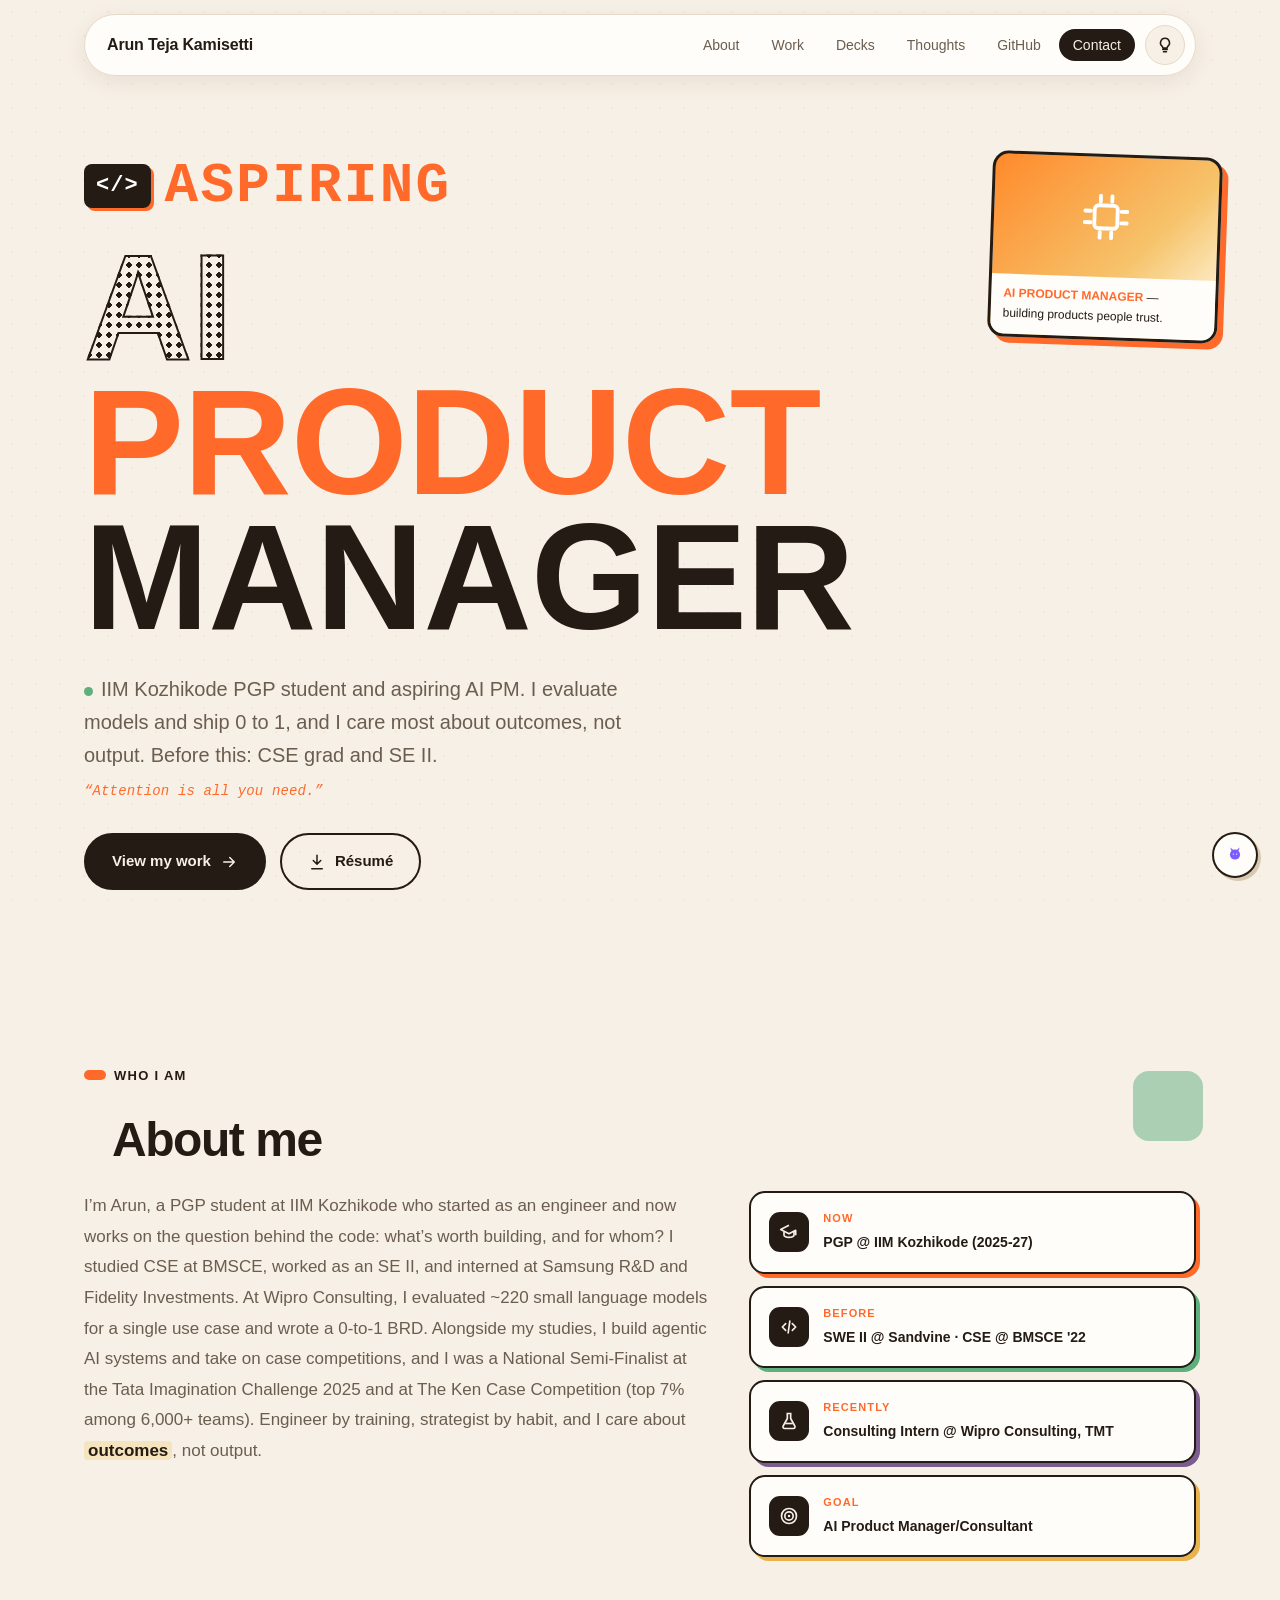
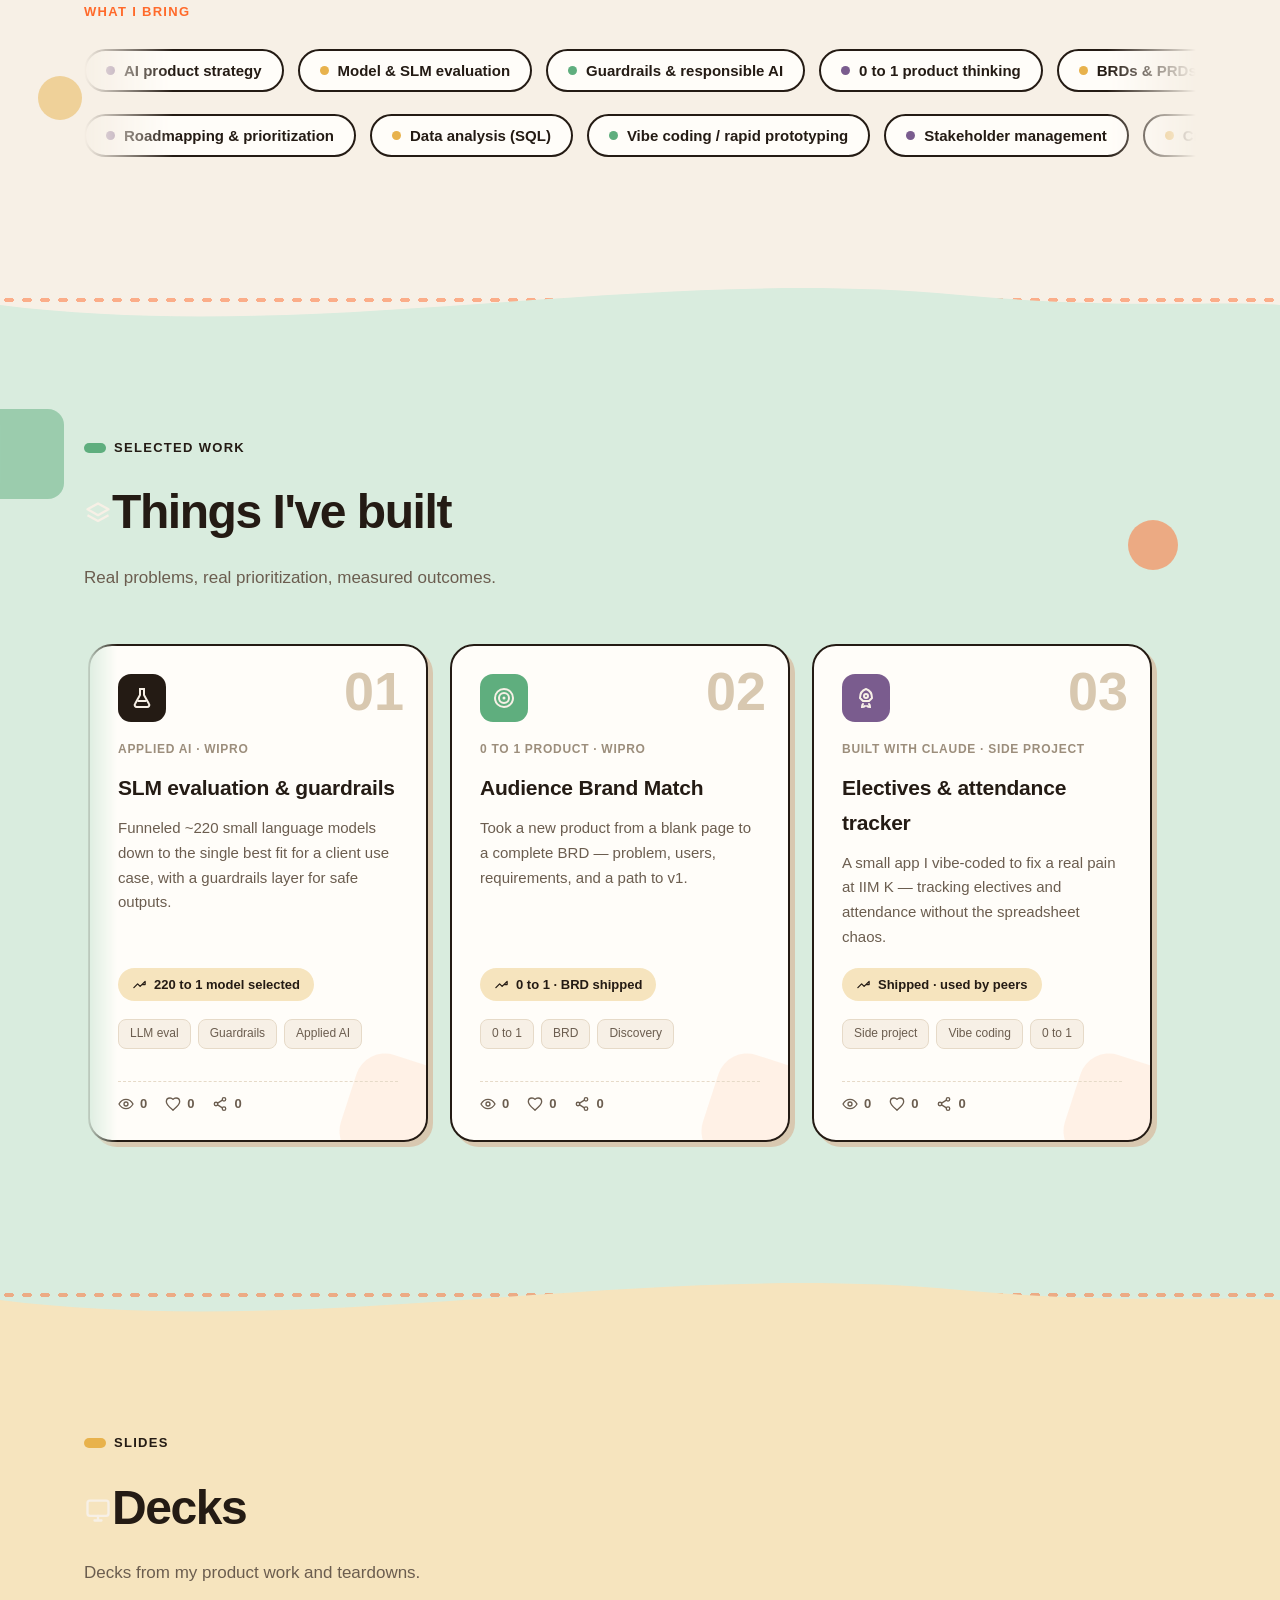
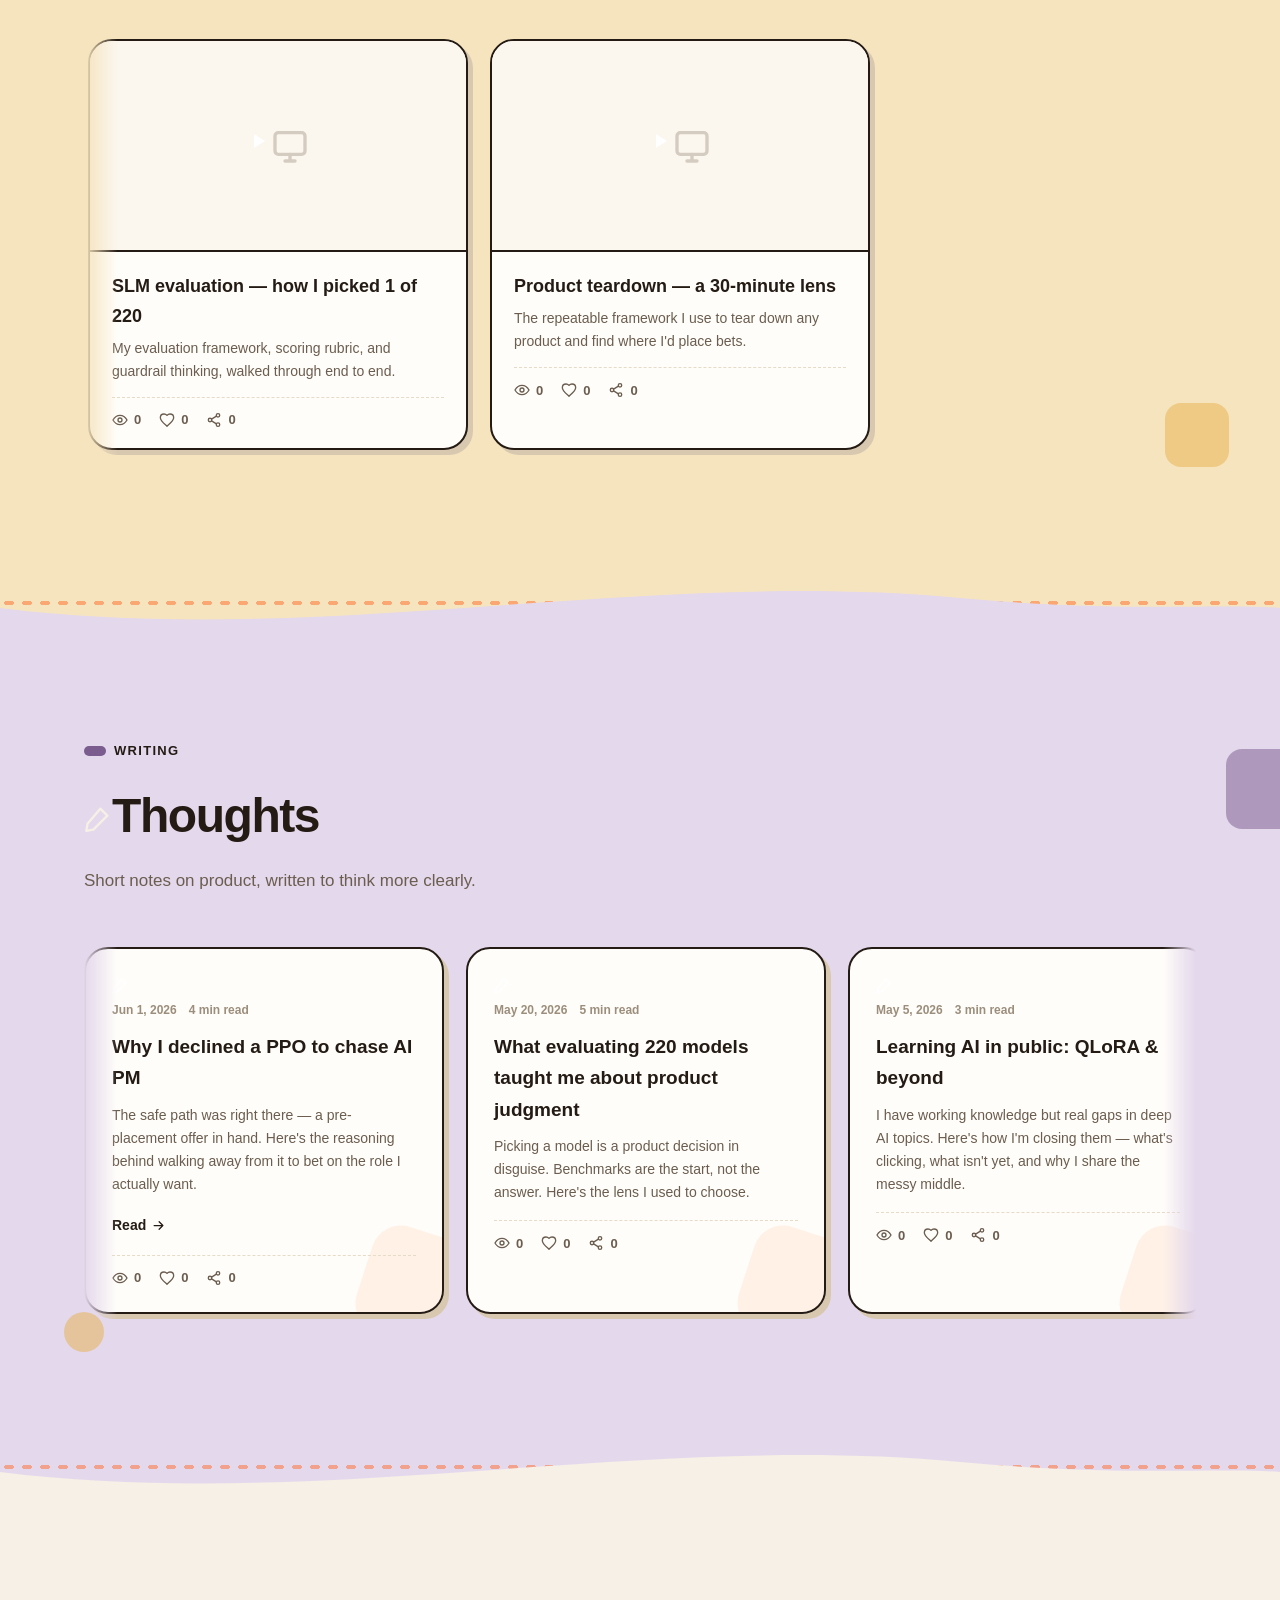
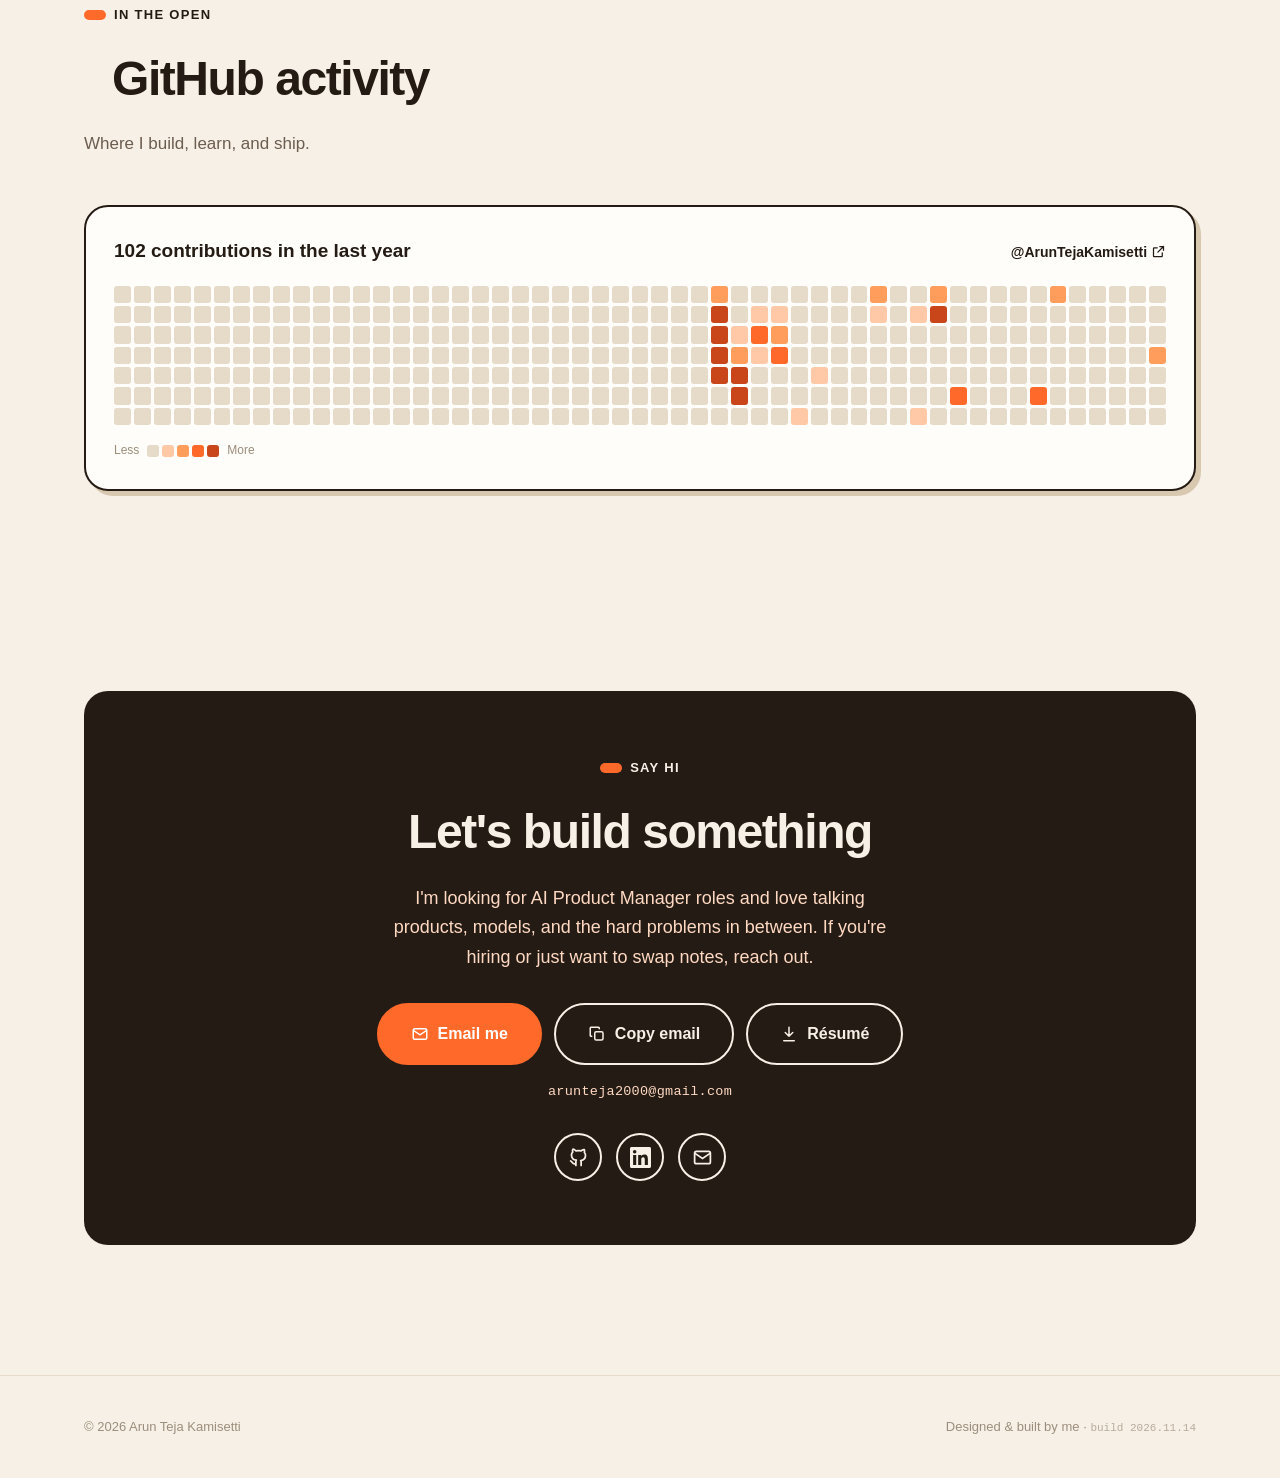
==== index.html @ 0f9c2cd5 "changed some fun facts" ====
<!DOCTYPE html>
<html lang="en">
<head>
  <meta charset="UTF-8" />
  <meta name="viewport" content="width=device-width, initial-scale=1.0" />
  <meta http-equiv="Cache-Control" content="no-cache, no-store, must-revalidate" />
  <meta http-equiv="Pragma" content="no-cache" />
  <meta http-equiv="Expires" content="0" />

  <meta http-equiv="X-Content-Type-Options" content="nosniff" />
  <meta http-equiv="Content-Security-Policy" content="default-src 'self'; img-src 'self' https://raw.githubusercontent.com https://*.githubusercontent.com data:; script-src 'self'; style-src 'self' 'unsafe-inline' https://fonts.googleapis.com; font-src https://fonts.gstatic.com; connect-src 'self' https://raw.githubusercontent.com https://github-contributions-api.jogruber.de https://github-contributions-api.deno.dev https://api.counterapi.dev; frame-src https://docs.google.com https://www.youtube.com https://drive.google.com;" />
  <title>Arun Teja Kamisetti — Aspiring AI Product Manager</title>
  <meta name="description" content="Arun Teja Kamisetti — engineer-turned-PM building toward AI products people trust. Projects, case studies, decks, and product thinking." />
  <meta name="author" content="Arun Teja Kamisetti" />
  <meta name="robots" content="index, follow, max-image-preview:large" />
  <link rel="canonical" href="https://aruntejakamisetti.github.io/" />
  <meta property="og:type" content="website" />
  <meta property="og:title" content="Arun Teja Kamisetti — Aspiring AI Product Manager" />
  <meta property="og:description" content="Engineer-turned-PM building toward AI products people trust." />
  <meta property="og:url" content="https://aruntejakamisetti.github.io/" />
  <meta property="og:image" content="https://aruntejakamisetti.github.io/assets/og-image.png" />
  <meta property="og:site_name" content="Arun Teja Kamisetti" />
  <meta name="twitter:card" content="summary_large_image" />
  <meta name="twitter:title" content="Arun Teja Kamisetti — Aspiring AI Product Manager" />
  <meta name="twitter:image" content="https://aruntejakamisetti.github.io/assets/og-image.png" />
  <link rel="icon" href="data:image/svg+xml,%3Csvg xmlns='http://www.w3.org/2000/svg' viewBox='0 0 100 100'%3E%3Crect width='100' height='100' rx='26' fill='%23FF6A2B'/%3E%3Ctext x='50' y='71' font-size='58' font-family='Arial' font-weight='bold' fill='%23fff' text-anchor='middle'%3EA%3C/text%3E%3C/svg%3E" />
  <link rel="preconnect" href="https://fonts.googleapis.com" />
  <link rel="preconnect" href="https://fonts.gstatic.com" crossorigin />
  <link href="https://fonts.googleapis.com/css2?family=Inter:wght@400;500;600;700&family=Sora:wght@600;700;800&family=Space+Mono:wght@700&display=swap" rel="stylesheet" />
  <link rel="stylesheet" href="styles.css?v=1794697195189" />
  <link rel="stylesheet" href="companion.css?v=1794697195189" />
  <script type="application/ld+json" id="jsonld-person">
  {"@context":"https://schema.org","@type":"Person","name":"Arun Teja Kamisetti","jobTitle":"AI Product Manager","url":"https://aruntejakamisetti.github.io/","email":"mailto:arunteja2000@gmail.com","sameAs":["https://github.com/ArunTejaKamisetti","https://www.linkedin.com/in/aruntejakamisetti"],"knowsAbout":["AI Product Management","Product Strategy","Model Evaluation","User Research"],"alumniOf":["Indian Institute of Management Kozhikode","BMS College of Engineering"],"description":"Engineer-turned-PM building toward AI products people trust."}
  </script>
</head>
<body>
  <a class="skip-link" href="#main">Skip to content</a>
  <div class="grain" aria-hidden="true"></div>

  <svg width="0" height="0" style="position:absolute" aria-hidden="true"><defs>
    <symbol id="i-user" viewBox="0 0 24 24"><circle cx="12" cy="8" r="4" fill="none" stroke="currentColor" stroke-width="2"/><path d="M5 20c0-3.5 3-6 7-6s7 2.5 7 6" fill="none" stroke="currentColor" stroke-width="2" stroke-linecap="round"/></symbol>
    <symbol id="i-stack" viewBox="0 0 24 24"><path d="M12 3 21 8 12 13 3 8z" fill="none" stroke="currentColor" stroke-width="2" stroke-linejoin="round"/><path d="M3 13l9 5 9-5" fill="none" stroke="currentColor" stroke-width="2" stroke-linejoin="round"/></symbol>
    <symbol id="i-deck" viewBox="0 0 24 24"><rect x="3" y="4" width="18" height="13" rx="2" fill="none" stroke="currentColor" stroke-width="2"/><path d="M9 21h6M12 17v4" stroke="currentColor" stroke-width="2" stroke-linecap="round"/></symbol>
    <symbol id="i-pen" viewBox="0 0 24 24"><path d="M14 4l6 6L8 22l-6 1 1-6z" fill="none" stroke="currentColor" stroke-width="2" stroke-linejoin="round"/></symbol>
    <symbol id="i-git" viewBox="0 0 24 24"><path d="M9 19c-4 1.5-4-2.5-6-3m12 5v-3.5c0-1 .1-1.4-.5-2 2.8-.3 5.5-1.4 5.5-6a4.6 4.6 0 0 0-1.3-3.2 4.3 4.3 0 0 0-.1-3.2s-1.1-.3-3.5 1.3a12 12 0 0 0-6 0C6.6 2.3 5.5 2.6 5.5 2.6a4.3 4.3 0 0 0-.1 3.2A4.6 4.6 0 0 0 4 9c0 4.6 2.7 5.7 5.5 6-.6.6-.6 1.2-.5 2V21" fill="none" stroke="currentColor" stroke-width="2" stroke-linecap="round" stroke-linejoin="round"/></symbol>
    <symbol id="i-mail" viewBox="0 0 24 24"><rect x="3" y="5" width="18" height="14" rx="2" fill="none" stroke="currentColor" stroke-width="2"/><path d="M3 7l9 6 9-6" fill="none" stroke="currentColor" stroke-width="2"/></symbol>
    <symbol id="i-arrow" viewBox="0 0 24 24"><path d="M5 12h14M13 6l6 6-6 6" fill="none" stroke="currentColor" stroke-width="2" stroke-linecap="round" stroke-linejoin="round"/></symbol>
    <symbol id="i-dl" viewBox="0 0 24 24"><path d="M12 3v12m-5-5 5 5 5-5M5 21h14" fill="none" stroke="currentColor" stroke-width="2" stroke-linecap="round" stroke-linejoin="round"/></symbol>
    <symbol id="i-cpu" viewBox="0 0 24 24"><rect x="6" y="6" width="12" height="12" rx="2" fill="none" stroke="currentColor" stroke-width="2"/><path d="M9 1v3M15 1v3M9 20v3M15 20v3M1 9h3M1 15h3M20 9h3M20 15h3" stroke="currentColor" stroke-width="2" stroke-linecap="round"/></symbol>
    <symbol id="i-code" viewBox="0 0 24 24"><path d="M8 8l-4 4 4 4M16 8l4 4-4 4M13 5l-2 14" fill="none" stroke="currentColor" stroke-width="2" stroke-linecap="round" stroke-linejoin="round"/></symbol>
    <symbol id="i-movie" viewBox="0 0 24 24"><rect x="3" y="5" width="18" height="14" rx="2" fill="none" stroke="currentColor" stroke-width="2"/><path d="M7 5v14M17 5v14M3 10h4M3 14h4M17 10h4M17 14h4" stroke="currentColor" stroke-width="1.6"/></symbol>
    <symbol id="i-ball" viewBox="0 0 24 24"><circle cx="12" cy="12" r="9" fill="none" stroke="currentColor" stroke-width="2"/><path d="M12 3v18M3 12h18M5.6 5.6c4 2 8.8 2 12.8 0M5.6 18.4c4-2 8.8-2 12.8 0" fill="none" stroke="currentColor" stroke-width="1.5"/></symbol>
    <symbol id="i-school" viewBox="0 0 24 24"><path d="M12 4 2 9l10 5 8-4v6" fill="none" stroke="currentColor" stroke-width="2" stroke-linejoin="round"/><path d="M6 12v4c0 1 2.7 2.5 6 2.5s6-1.5 6-2.5v-4" fill="none" stroke="currentColor" stroke-width="2"/></symbol>
    <symbol id="i-target" viewBox="0 0 24 24"><circle cx="12" cy="12" r="9" fill="none" stroke="currentColor" stroke-width="2"/><circle cx="12" cy="12" r="5" fill="none" stroke="currentColor" stroke-width="2"/><circle cx="12" cy="12" r="1.5" fill="currentColor"/></symbol>
    <symbol id="i-bulb" viewBox="0 0 24 24"><path d="M9 18h6M10 21h4M12 3a6 6 0 0 1 4 10.5c-.7.7-1 1.2-1 2.5H9c0-1.3-.3-1.8-1-2.5A6 6 0 0 1 12 3z" fill="none" stroke="currentColor" stroke-width="2" stroke-linecap="round" stroke-linejoin="round"/></symbol>
    <symbol id="i-rocket" viewBox="0 0 24 24"><path d="M12 3c3 1 6 4 6 9l-3 3H9l-3-3c0-5 3-8 6-9z" fill="none" stroke="currentColor" stroke-width="2" stroke-linejoin="round"/><circle cx="12" cy="10" r="2" fill="none" stroke="currentColor" stroke-width="2"/><path d="M9 18c-1 1-1 3-1 3s2 0 3-1M15 18c1 1 1 3 1 3s-2 0-3-1" fill="none" stroke="currentColor" stroke-width="2" stroke-linecap="round"/></symbol>
    <symbol id="i-flask" viewBox="0 0 24 24"><path d="M9 3h6M10 3v6l-5 9a2 2 0 0 0 2 3h10a2 2 0 0 0 2-3l-5-9V3" fill="none" stroke="currentColor" stroke-width="2" stroke-linejoin="round"/><path d="M7.5 15h9" stroke="currentColor" stroke-width="2"/></symbol>
    <symbol id="i-trend" viewBox="0 0 24 24"><path d="M3 17l6-6 4 4 8-8M21 7v5h-5" fill="none" stroke="currentColor" stroke-width="2" stroke-linecap="round" stroke-linejoin="round"/></symbol>
    <symbol id="i-ext" viewBox="0 0 24 24"><path d="M14 4h6v6M20 4l-9 9M18 14v5a1 1 0 0 1-1 1H5a1 1 0 0 1-1-1V7a1 1 0 0 1 1-1h5" fill="none" stroke="currentColor" stroke-width="2" stroke-linecap="round" stroke-linejoin="round"/></symbol>
    <symbol id="i-linkedin" viewBox="0 0 24 24"><path fill="currentColor" d="M20.45 20.45h-3.56v-5.57c0-1.33-.02-3.04-1.85-3.04-1.85 0-2.14 1.45-2.14 2.94v5.67H9.34V9h3.42v1.56h.05c.48-.9 1.64-1.85 3.37-1.85 3.6 0 4.27 2.37 4.27 5.46v6.28zM5.34 7.43a2.06 2.06 0 1 1 0-4.13 2.06 2.06 0 0 1 0 4.13zM7.12 20.45H3.55V9h3.57v11.45zM22.22 0H1.77C.79 0 0 .77 0 1.73v20.54C0 23.22.79 24 1.77 24h20.45c.98 0 1.78-.78 1.78-1.73V1.73C24 .77 23.2 0 22.22 0z"/></symbol>
    <symbol id="i-play" viewBox="0 0 24 24"><path d="M8 5v14l11-7z" fill="currentColor"/></symbol>
    <symbol id="i-copy" viewBox="0 0 24 24"><rect x="9" y="9" width="11" height="11" rx="2" fill="none" stroke="currentColor" stroke-width="2"/><path d="M5 15H4a1 1 0 0 1-1-1V4a1 1 0 0 1 1-1h10a1 1 0 0 1 1 1v1" fill="none" stroke="currentColor" stroke-width="2" stroke-linecap="round"/></symbol>
    <symbol id="i-check" viewBox="0 0 24 24"><path d="M5 13l4 4L19 7" fill="none" stroke="currentColor" stroke-width="2.4" stroke-linecap="round" stroke-linejoin="round"/></symbol>
    <symbol id="i-eye" viewBox="0 0 24 24"><path d="M1.5 12S5.5 5 12 5s10.5 7 10.5 7-4 7-10.5 7S1.5 12 1.5 12z" fill="none" stroke="currentColor" stroke-width="2" stroke-linejoin="round"/><circle cx="12" cy="12" r="3" fill="none" stroke="currentColor" stroke-width="2"/></symbol>
    <symbol id="i-heart" viewBox="0 0 24 24"><path d="M12 21.35l-1.45-1.32C5.4 15.36 2 12.28 2 8.5 2 5.42 4.42 3 7.5 3c1.74 0 3.41.81 4.5 2.09C13.09 3.81 14.76 3 16.5 3 19.58 3 22 5.42 22 8.5c0 3.78-3.4 6.86-8.55 11.54L12 21.35z" fill="none" stroke="currentColor" stroke-width="2" stroke-linejoin="round"/></symbol>
    <symbol id="i-heart-fill" viewBox="0 0 24 24"><path d="M12 21.35l-1.45-1.32C5.4 15.36 2 12.28 2 8.5 2 5.42 4.42 3 7.5 3c1.74 0 3.41.81 4.5 2.09C13.09 3.81 14.76 3 16.5 3 19.58 3 22 5.42 22 8.5c0 3.78-3.4 6.86-8.55 11.54L12 21.35z" fill="currentColor"/></symbol>
    <symbol id="i-share" viewBox="0 0 24 24"><circle cx="18" cy="5" r="2.6" fill="none" stroke="currentColor" stroke-width="2"/><circle cx="6" cy="12" r="2.6" fill="none" stroke="currentColor" stroke-width="2"/><circle cx="18" cy="19" r="2.6" fill="none" stroke="currentColor" stroke-width="2"/><path d="M8.4 10.75l7.2-4.5M8.4 13.25l7.2 4.5" fill="none" stroke="currentColor" stroke-width="2" stroke-linecap="round"/></symbol>
  </defs></svg>

  <header class="nav">
    <div class="container">
      <div class="nav__inner">
        <a href="#top" class="nav__brand" id="nav-brand">Arun Teja Kamisetti</a>
        <nav aria-label="Primary" style="display:flex; align-items:center; gap:10px;">
          <ul class="nav__links" id="nav-links">
            <li><a href="#about">About</a></li>
            <li><a href="#projects">Work</a></li>
            <li><a href="#decks">Decks</a></li>
            <li><a href="#thoughts">Thoughts</a></li>
            <li><a href="#github">GitHub</a></li>
            <li><a href="#contact" class="nav__cta">Contact</a></li>
          </ul>
          <button class="theme-toggle" id="theme-toggle" aria-label="Toggle light/dark theme"><svg class="ico" id="theme-ico" width="18" height="18"><use href="#i-bulb"/></svg></button>
          <button class="nav__toggle" id="nav-toggle" aria-label="Toggle menu" aria-expanded="false"><span></span><span></span><span></span></button>
        </nav>
      </div>
    </div>
  </header>

  <main id="main">
    <section class="hero" id="top" aria-labelledby="hero-title">
      <div class="container">
        <div class="hero__top-card" aria-hidden="true">
          <div class="ph"><svg width="46" height="46" style="color:#fff"><use href="#i-cpu"/></svg></div>
          <div class="cap" id="hero-hi"></div>
        </div>
        <div class="hero__aspiring"><span class="hero__chip">&lt;/&gt;</span><span class="hero__aspiring-text">ASPIRING</span></div>
        <h1 id="hero-title" class="hero__stack">
          <span class="hero__line hero__line--dotted">AI</span>
          <span class="hero__line hero__line--peach">PRODUCT</span>
          <span class="hero__line hero__line--ink">MANAGER</span>
        </h1>
        <p class="hero__sub" id="hero-sub"></p>
        <p class="hero__sub-hi" id="hero-sub-hi"></p>
        <div class="hero__cta">
          <a href="#projects" class="btn btn--primary">View my work <svg class="ico" width="18" height="18"><use href="#i-arrow"/></svg></a>
          <a href="#" class="btn btn--ghost" id="resume-btn"><svg class="ico" width="18" height="18"><use href="#i-dl"/></svg> Résumé</a>
        </div>
      </div>
    </section>

    <section class="section" id="about" aria-labelledby="about-title">
      <div class="sec-blocks" aria-hidden="true"><span style="--r:-10deg;width:70px;height:70px;background:var(--sage);top:12%;right:6%"></span><span style="width:44px;height:44px;border-radius:50%;background:var(--gold);bottom:16%;left:3%"></span></div>
      <div class="container">
        <span class="section__eyebrow reveal">Who I am</span>
        <h2 class="section__title reveal" id="about-title"><span class="title-ic"><svg width="28" height="28"><use href="#i-user"/></svg></span>About me</h2>
        <div class="about">
          <p class="about__body reveal" data-anim="left" id="about-body"></p>
          <ul class="about__highlights reveal" data-anim="right" data-delay="1" id="about-highlights"></ul>
        </div>
        <div class="about-extra reveal">
          <h3 class="about-extra__label">What I bring</h3>
          <div class="skills-marquee" aria-label="Skills">
            <div class="skills-track" id="skills"></div>
            <div class="skills-track skills-track--rev" id="skills2" aria-hidden="true"></div>
          </div>
        </div>
      </div>
    </section>

    <div class="divider divider--toSage" aria-hidden="true"><div class="dot-strip"></div><svg viewBox="0 0 1440 70" preserveAspectRatio="none"><path d="M0,40 C360,80 720,0 1080,30 C1260,45 1380,35 1440,40 L1440,70 L0,70 Z"></path></svg></div>
    <section class="section section--sage" id="projects" aria-labelledby="projects-title">
      <div class="sec-blocks" aria-hidden="true"><span style="--r:12deg;width:90px;height:90px;background:var(--sage);top:8%;left:-2%"></span><span style="width:50px;height:50px;border-radius:50%;background:var(--peach);top:20%;right:8%"></span></div>
      <div class="container">
        <span class="section__eyebrow reveal">Selected work</span>
        <h2 class="section__title reveal" id="projects-title"><span class="title-ic"><svg width="28" height="28"><use href="#i-stack"/></svg></span>Things I've built</h2>
        <p class="section__lead reveal">Real problems, real prioritization, measured outcomes.</p>
        <div class="grid grid--cards" id="projects-grid"></div>
      </div>
    </section>

    <div class="divider divider--toGold" aria-hidden="true"><div class="dot-strip"></div><svg viewBox="0 0 1440 70" preserveAspectRatio="none"><path d="M0,40 C360,80 720,0 1080,30 C1260,45 1380,35 1440,40 L1440,70 L0,70 Z"></path></svg></div>
    <section class="section section--gold" id="decks" aria-labelledby="decks-title">
      <div class="sec-blocks" aria-hidden="true"><span style="--r:-8deg;width:64px;height:64px;background:var(--gold);bottom:12%;right:4%"></span></div>
      <div class="container">
        <span class="section__eyebrow reveal">Slides</span>
        <h2 class="section__title reveal" id="decks-title"><span class="title-ic"><svg width="28" height="28"><use href="#i-deck"/></svg></span>Decks</h2>
        <p class="section__lead reveal">Decks from my product work and teardowns.</p>
        <div class="grid grid--decks" id="decks-grid"></div>
      </div>
    </section>

    <div class="divider divider--toPlum" aria-hidden="true"><div class="dot-strip"></div><svg viewBox="0 0 1440 70" preserveAspectRatio="none"><path d="M0,40 C360,80 720,0 1080,30 C1260,45 1380,35 1440,40 L1440,70 L0,70 Z"></path></svg></div>
    <section class="section section--plum" id="thoughts" aria-labelledby="thoughts-title">
      <div class="sec-blocks" aria-hidden="true"><span style="--r:10deg;width:80px;height:80px;background:var(--plum);top:14%;right:-2%"></span><span style="width:40px;height:40px;border-radius:50%;background:var(--gold);bottom:10%;left:5%"></span></div>
      <div class="container">
        <span class="section__eyebrow reveal">Writing</span>
        <h2 class="section__title reveal" id="thoughts-title"><span class="title-ic"><svg width="28" height="28"><use href="#i-pen"/></svg></span>Thoughts</h2>
        <p class="section__lead reveal">Short notes on product, written to think more clearly.</p>
        <div class="grid grid--thoughts" id="thoughts-grid"></div>
      </div>
    </section>

    <div class="divider divider--toBg" aria-hidden="true"><div class="dot-strip"></div><svg viewBox="0 0 1440 70" preserveAspectRatio="none"><path d="M0,40 C360,80 720,0 1080,30 C1260,45 1380,35 1440,40 L1440,70 L0,70 Z"></path></svg></div>
    <section class="section" id="github" aria-labelledby="github-title">
      <div class="container">
        <span class="section__eyebrow reveal">In the open</span>
        <h2 class="section__title reveal" id="github-title"><span class="title-ic"><svg width="28" height="28"><use href="#i-git"/></svg></span>GitHub activity</h2>
        <p class="section__lead reveal">Where I build, learn, and ship.</p>
        <div class="ghcard card-surface reveal" data-anim="zoom">
          <div class="ghcard__head">
            <span id="gh-total" class="ghcard__total">—</span>
            <a class="ghcard__link" id="gh-link" href="https://github.com/ArunTejaKamisetti" target="_blank" rel="noopener">@ArunTejaKamisetti <svg class="ico" width="15" height="15"><use href="#i-ext"/></svg></a>
          </div>
          <div class="ghgrid" id="gh-grid" role="img" aria-label="GitHub contribution graph"></div>
          <div class="ghlegend"><span>Less</span><span class="ghlegend__cells" id="gh-legend"></span><span>More</span></div>
        </div>
      </div>
    </section>

    <section class="section" id="contact" aria-labelledby="contact-title">
      <div class="container">
        <div class="contact reveal" data-anim="zoom">
          <span class="section__eyebrow">Say hi</span>
          <h2 class="section__title" id="contact-title">Let's build something</h2>
          <p class="contact__body" id="contact-body"></p>
          <div class="contact__actions">
            <a href="#" class="btn btn--primary btn--lg" id="contact-cta"><svg class="ico" width="18" height="18"><use href="#i-mail"/></svg> Email me</a>
            <button type="button" class="btn btn--ghost btn--lg" id="contact-copy"><svg class="ico" width="18" height="18"><use href="#i-copy"/></svg> <span id="contact-copy-label">Copy email</span></button>
            <a href="#" class="btn btn--ghost btn--lg" id="contact-resume" target="_blank" rel="noopener"><svg class="ico" width="18" height="18"><use href="#i-dl"/></svg> Résumé</a>
          </div>
          <span class="contact__email" id="contact-email-text"></span>
          <div class="contact__social" id="contact-social"></div>
        </div>
      </div>
    </section>
  </main>

  <footer class="footer">
    <div class="container footer__inner">
      <span id="footer-name">© Arun Teja Kamisetti</span>
      <span class="visitors" id="visitors" title="People who've visited this site"><svg class="ico" width="15" height="15"><use href="#i-eye"/></svg> <span id="visitor-count" class="visitors__n">—</span> visitors</span>
      <span class="footer__meta">Designed &amp; built by me · <span class="footer__build">build 2026.11.14</span></span>
    </div>
  </footer>

  <script id="cw-content" type="application/json">
{
  "meta": {
    "name": "Arun Teja Kamisetti",
    "role": "Aspiring AI Product Manager",
    "heroLines": [
      "AI",
      "PRODUCT",
      "MANAGER"
    ],
    "tagline": "I build AI products people can actually trust.",
    "subtagline": "IIM Kozhikode PGP student and aspiring AI PM. I evaluate models and ship 0 to 1, and I care most about outcomes, not output. Before this: CSE grad and SE II.",
    "location": "IIM Kozhikode, India",
    "email": "arunteja2000@gmail.com",
    "resumeUrl": "assets/Arun_Teja_Kamisetti_Resume.pdf",
    "siteUrl": "https://aruntejakamisetti.github.io",
    "ogImage": "assets/og-image.png",
    "social": {
      "github": "https://github.com/ArunTejaKamisetti",
      "linkedin": "https://www.linkedin.com/in/arun-teja-kamisetti",
      "twitter": ""
    },
    "funFacts": [
      "District & state-level quiz champion in school — I still chase a hard question.",
      "Represented my school basketball team; I still hoop, plus badminton and football.",
      "My brother is doing his MBA at IIM Calcutta while I'm at IIM Kozhikode — a friendly rivalry.",
      "Big Telugu cinema buff and an anime watcher across genres.",
      "Core committee at Rotaract Club, BMSCE — led a bunch of goodwill events.",
      "Interned at Fidelity and Samsung R&D before my Sandvine engineering stint.",
      "Tata Imagination Challenge - National Semi-Finalist, 2025",
      "The Ken Case Competition - National Semi-Finalist among 6000+ teams, 2026",
      "I funneled ~220 small language models down to the one that actually fit."
    ],
    "quote": "Strong opinions, loosely held — show me a sound argument and I'll change my mind fast.",
    "aiQuotes": [
      "“Attention is all you need.”",
      "“Scale is all you need.”",
      "“The best way to predict the future is to build it.”",
      "“Make something people want.”",
      "“Models want to learn.”"
    ]
  },
  "about": {
    "heading": "About me",
    "body": "I’m Arun, a PGP student at IIM Kozhikode who started as an engineer and now works on the question behind the code: what’s worth building, and for whom? I studied CSE at BMSCE, worked as an SE II, and interned at Samsung R&D and Fidelity Investments. At Wipro Consulting, I evaluated ~220 small language models for a single use case and wrote a 0-to-1 BRD. Alongside my studies, I build agentic AI systems and take on case competitions, and I was a National Semi-Finalist at the Tata Imagination Challenge 2025 and at The Ken Case Competition (top 7% among 6,000+ teams). Engineer by training, strategist by habit, and I care about outcomes, not output.",
    "highlights": [
      {
        "label": "Now",
        "value": "PGP @ IIM Kozhikode (2025-27)",
        "icon": "ti-school"
      },
      {
        "label": "Before",
        "value": "SWE II @ Sandvine · CSE @ BMSCE '22",
        "icon": "ti-code"
      },
      {
        "label": "Recently",
        "value": "Consulting Intern @ Wipro Consulting, TMT",
        "icon": "ti-flask"
      },
      {
        "label": "Goal",
        "value": "AI Product Manager/Consultant",
        "icon": "ti-target-arrow"
      }
    ]
  },
  "journey": [
    "CSE @ BMSCE",
    "SWE @ Sandvine",
    "Layoff to CAT",
    "PGP @ IIM K",
    "AI PM"
  ],
  "skills": [
    {
      "name": "AI product strategy",
      "where": "Shaping product bets during my Wipro applied-AI work and self-study via the Anthropic architecture course."
    },
    {
      "name": "Model & SLM evaluation",
      "where": "Funneled ~220 small language models down to one at my Wipro Consulting internship."
    },
    {
      "name": "Guardrails & responsible AI",
      "where": "Designed a guardrails layer to keep model outputs on-policy at Wipro."
    },
    {
      "name": "0 to 1 product thinking",
      "where": "Took Audience Brand Match from a blank page to a complete BRD."
    },
    {
      "name": "BRDs & PRDs",
      "where": "Wrote the full BRD for Audience Brand Match at Wipro."
    },
    {
      "name": "User research & empathy",
      "where": "Framing target users and needs during product discovery at Wipro."
    },
    {
      "name": "Roadmapping & prioritization",
      "where": "Prioritized scope and a path to v1 in the Audience Brand Match BRD."
    },
    {
      "name": "Data analysis (SQL)",
      "where": "Built on my CSE foundation and ~2 years engineering at Sandvine."
    },
    {
      "name": "Vibe coding / rapid prototyping",
      "where": "Vibe-coded an electives & attendance tracker app at IIM K using Claude."
    },
    {
      "name": "Stakeholder management",
      "where": "Working across client teams during consulting projects at Wipro."
    },
    {
      "name": "Critical thinking & problem-solving",
      "where": "State-level quiz champion roots; the lens I bring to every product call."
    },
    {
      "name": "Go-to-market",
      "where": "Studying GTM as part of my PGP at IIM Kozhikode and product self-learning."
    }
  ],
  "projects": [
    {
      "id": "slm-evaluation",
      "title": "SLM evaluation & guardrails",
      "category": "Applied AI · Wipro",
      "icon": "ti-flask",
      "summary": "Funneled ~220 small language models down to the single best fit for a client use case, with a guardrails layer for safe outputs.",
      "metric": "220 to 1 model selected",
      "tags": [
        "LLM eval",
        "Guardrails",
        "Applied AI"
      ],
      "type": "case-study",
      "link": "#",
      "cover": "",
      "details": "During my Wipro Consulting internship I owned the evaluation that took a field of ~220 small language models down to the one that actually fit the client's constraints. I built a scoring rubric across capability, latency, cost, and safety, ran structured comparisons, and designed a guardrails layer to keep outputs on-policy. The real lesson: picking a model is a product decision in disguise — the 'best' benchmark score loses to the model that fits the user, the budget, and the risk tolerance."
    },
    {
      "id": "audience-brand-match",
      "title": "Audience Brand Match",
      "category": "0 to 1 Product · Wipro",
      "icon": "ti-target-arrow",
      "summary": "Took a new product from a blank page to a complete BRD — problem, users, requirements, and a path to v1.",
      "metric": "0 to 1 · BRD shipped",
      "tags": [
        "0 to 1",
        "BRD",
        "Discovery"
      ],
      "type": "case-study",
      "link": "#",
      "cover": "",
      "details": "A greenfield concept to match audiences with the right brands. I led discovery, framed the core problem and target users, and translated it into a complete Business Requirements Document — scope, user stories, success metrics, and a prioritized path to a first version. It sharpened how I cut a fuzzy idea into something a team can actually build."
    },
    {
      "id": "electives-tracker",
      "title": "Electives & attendance tracker",
      "category": "Built with Claude · Side project",
      "icon": "ti-rocket",
      "summary": "A small app I vibe-coded to fix a real pain at IIM K — tracking electives and attendance without the spreadsheet chaos.",
      "metric": "Shipped · used by peers",
      "tags": [
        "Side project",
        "Vibe coding",
        "0 to 1"
      ],
      "type": "case-study",
      "link": "#",
      "cover": "",
      "details": "Every term at B-school, elective bidding and attendance turn into spreadsheet chaos. I scratched my own itch and built a small tracker app — scoping the problem, designing the flow, and shipping it fast with AI-assisted coding. Being a CSE grad who can prototype means I can pressure-test an idea myself before asking anyone to build it."
    }
  ],
  "decks": [
    {
      "title": "SLM evaluation — how I picked 1 of 220",
      "description": "My evaluation framework, scoring rubric, and guardrail thinking, walked through end to end.",
      "embedUrl": "",
      "thumbnail": ""
    },
    {
      "title": "Product teardown — a 30-minute lens",
      "description": "The repeatable framework I use to tear down any product and find where I'd place bets.",
      "embedUrl": "",
      "thumbnail": ""
    }
  ],
  "thoughts": [
    {
      "title": "Why I declined a PPO to chase AI PM",
      "date": "2026-06-01",
      "readTime": "4 min read",
      "excerpt": "The safe path was right there — a pre-placement offer in hand. Here's the reasoning behind walking away from it to bet on the role I actually want.",
      "url": "#",
      "mdFile": "why-i-declined-a-ppo.md"
    },
    {
      "title": "What evaluating 220 models taught me about product judgment",
      "date": "2026-05-20",
      "readTime": "5 min read",
      "excerpt": "Picking a model is a product decision in disguise. Benchmarks are the start, not the answer. Here's the lens I used to choose.",
      "url": "#"
    },
    {
      "title": "Learning AI in public: QLoRA & beyond",
      "date": "2026-05-05",
      "readTime": "3 min read",
      "excerpt": "I have working knowledge but real gaps in deep AI topics. Here's how I'm closing them — what's clicking, what isn't yet, and why I share the messy middle.",
      "url": "#"
    }
  ],
  "contact": {
    "heading": "Let's build something",
    "body": "I'm looking for AI Product Manager roles and love talking products, models, and the hard problems in between. If you're hiring or just want to swap notes, reach out.",
    "ctaLabel": "Email me"
  }
}
  </script>

  <script src="app.js?v=1794697195189"></script>
  <script src="companion.js?v=1794697195189"></script>
</body>
</html>
---- styles.css ----
:root {
  --cream:#F7F0E6; --cream-2:#FBF6EE; --paper:#FFFDF9;
  --ink:#241B14; --ink-soft:#6B5D4F; --ink-faint:#9C8E7C;
  --peach:#FF6A2B; --peach-soft:#FFD9C2;
  --sage:#5FAE7E; --sage-soft:#D9ECDE;
  --plum:#7A5C8E; --plum-soft:#E4D8EC;
  --gold:#E8B24C; --gold-soft:#F6E4BE;
  --violet:#7A5CFF;
  --line:#E6DAC8; --line-strong:#D8C8B0;
  --radius:16px; --radius-sm:10px; --radius-lg:24px; --radius-pill:100px; --maxw:1160px;
  --font-sans:'Inter',-apple-system,BlinkMacSystemFont,'Segoe UI',sans-serif;
  --font-display:'Sora','Inter',sans-serif; --ease:cubic-bezier(.22,1,.36,1);
  --shadow:0 18px 50px rgba(60,42,24,0.12); --shadow-sm:0 6px 22px rgba(60,42,24,0.08);
  --bg:var(--cream); --surface:var(--paper);
}
:root[data-theme="dark"]{
  --cream:#15110D; --cream-2:#1c1712; --paper:#221c16;
  --ink:#F4ECE0; --ink-soft:#C3B4A2; --ink-faint:#8C7E6E;
  --peach-soft:#5a3826; --sage-soft:#243528; --plum-soft:#332842; --gold-soft:#473518;
  --line:rgba(255,255,255,0.10); --line-strong:rgba(255,255,255,0.20);
  --shadow:0 18px 50px rgba(0,0,0,0.5); --shadow-sm:0 6px 22px rgba(0,0,0,0.4);
  --bg:var(--cream); --surface:var(--paper);
}
*{box-sizing:border-box;margin:0;padding:0;}
html{scroll-behavior:smooth;scroll-padding-top:90px;}
body{font-family:var(--font-sans);color:var(--ink);background:var(--bg);line-height:1.65;-webkit-font-smoothing:antialiased;overflow-x:hidden;transition:background .5s var(--ease),color .5s var(--ease);}
.container{max-width:var(--maxw);margin:0 auto;padding:0 24px;}
a{color:inherit;text-decoration:none;}
.sr-only{position:absolute;width:1px;height:1px;padding:0;margin:-1px;overflow:hidden;clip:rect(0,0,0,0);border:0;}
.skip-link{position:absolute;left:-999px;top:0;background:var(--ink);color:var(--cream);padding:10px 16px;z-index:200;border-radius:0 0 8px 0;}
.skip-link:focus{left:0;}
.grain{position:fixed;inset:0;z-index:-1;pointer-events:none;opacity:.4;background-image:radial-gradient(var(--line) 1px,transparent 1px);background-size:24px 24px;}

/* Nav */
.nav{position:sticky;top:0;z-index:100;}
.nav__inner{display:flex;align-items:center;justify-content:space-between;height:62px;margin-top:14px;background:var(--surface);border:1px solid var(--line);border-radius:var(--radius-pill);padding:0 10px 0 22px;box-shadow:var(--shadow-sm);}
.nav__brand{font-family:var(--font-display);font-weight:700;font-size:16px;color:var(--ink);letter-spacing:-.01em;}
.nav__brand b{color:var(--peach);}
.nav__links{list-style:none;display:flex;gap:4px;align-items:center;}
.nav__links a{font-size:14px;color:var(--ink-soft);font-weight:500;padding:8px 14px;border-radius:var(--radius-pill);transition:all .2s var(--ease);}
.nav__links a:hover{color:var(--ink);background:var(--cream);}
.nav__cta{background:var(--ink);color:var(--cream)!important;}
.nav__cta:hover{background:var(--peach);color:#fff!important;}
.theme-toggle,.nav__toggle{background:var(--cream);border:1px solid var(--line);color:var(--ink);width:40px;height:40px;border-radius:50%;cursor:pointer;font-size:18px;display:flex;align-items:center;justify-content:center;transition:all .2s var(--ease);}
.theme-toggle:hover{transform:rotate(18deg);color:var(--peach);}
.nav__toggle{display:none;flex-direction:column;gap:4px;}
.nav__toggle span{width:18px;height:2px;background:var(--ink);border-radius:2px;display:block;}

/* ===== HERO — clean baseline, aligned ===== */
.hero{position:relative;padding:64px 0 72px;overflow:hidden;}
.hero .container{position:relative;z-index:2;}
.hero__aspiring{display:flex;align-items:center;gap:14px;margin-bottom:8px;}
.hero__chip{font-family:'Space Mono',monospace;font-weight:700;font-size:clamp(16px,2vw,22px);color:#fff;background:var(--ink);padding:4px 12px;border-radius:8px;letter-spacing:1px;box-shadow:3px 3px 0 var(--peach);}
.hero__aspiring-text{font-family:'Space Mono',monospace;font-weight:700;font-size:clamp(28px,5vw,56px);letter-spacing:.04em;color:var(--peach);text-transform:uppercase;}
.hero__stack{font-family:var(--font-display);font-weight:800;line-height:.9;letter-spacing:-.03em;text-transform:uppercase;margin:0;}
.hero__line{display:block;font-size:clamp(54px,13.5vw,150px);}
.hero__line--dotted{color:transparent;-webkit-text-stroke:2px var(--ink);background-image:radial-gradient(var(--ink) 36%,transparent 38%);background-size:10px 10px;-webkit-background-clip:text;background-clip:text;}
.hero__line--peach{color:var(--peach);}
.hero__line--ink{color:var(--ink);}
.hero__top-card{position:absolute;top:14px;right:0;width:230px;border-radius:16px;overflow:hidden;border:3px solid var(--ink);box-shadow:6px 6px 0 var(--peach);background:linear-gradient(135deg,#FF8A2B,#F6C36B 60%,#FFE);transform:rotate(2deg);}
.hero__top-card .ph{height:120px;display:flex;align-items:center;justify-content:center;}
.hero__top-card .cap{padding:10px 12px;font-size:12px;color:var(--ink);background:var(--surface);}
.hero__top-card .cap b{color:var(--peach);}
.hero__sub{font-size:clamp(16px,2vw,20px);color:var(--ink-soft);max-width:50ch;margin:28px 0 8px;}
.hero__sub .lead-dot{display:inline-block;width:9px;height:9px;border-radius:50%;background:var(--sage);margin-right:8px;}
.hero__sub b{color:var(--ink);}
.hero__sub-hi{font-family:'Space Mono',monospace;font-size:14px;color:var(--peach);max-width:46ch;margin-bottom:30px;font-style:italic;letter-spacing:.01em;}
.hero__cta{display:flex;gap:14px;flex-wrap:wrap;}
/* inline svg icon helper */
.ico{display:inline-block;vertical-align:-.18em;fill:none;}
.title-ic svg{width:28px;height:28px;color:var(--cream);} .hi-ic svg{width:20px;height:20px;color:var(--cream);} .card__icon svg{width:24px;height:24px;color:var(--cream);} .inline-ic svg{width:.9em;height:.9em;color:inherit;} .contact__social svg{width:21px;height:21px;} .deck__play svg{width:24px;height:24px;color:#fff;} .card__metric svg{width:15px;height:15px;color:inherit;} .card__link svg,.ghcard__link svg{width:15px;height:15px;}
.btn{display:inline-flex;align-items:center;gap:9px;font-size:15px;font-weight:600;padding:14px 26px;border-radius:var(--radius-pill);cursor:pointer;transition:all .22s var(--ease);border:2px solid var(--ink);}
.btn--primary{background:var(--ink);color:var(--cream);}
.btn--primary:hover{background:var(--peach);border-color:var(--peach);color:#fff;transform:translate(-2px,-2px);box-shadow:4px 4px 0 var(--ink);}
.btn--ghost{background:transparent;color:var(--ink);}
.btn--ghost:hover{transform:translate(-2px,-2px);box-shadow:4px 4px 0 var(--ink);}
.btn--lg{padding:16px 32px;font-size:16px;}

/* ===== Sections — each with its own soul ===== */
.section{padding:100px 0;position:relative;overflow:hidden;}
.section--sage{background:var(--sage-soft);}
.section--gold{background:var(--gold-soft);}
.section--plum{background:var(--plum-soft);}
.section__eyebrow{display:inline-flex;align-items:center;gap:8px;font-size:13px;font-weight:700;letter-spacing:.1em;text-transform:uppercase;color:var(--ink);margin-bottom:14px;}
.section__eyebrow::before{content:"";width:22px;height:10px;border-radius:5px;background:var(--peach);display:inline-block;}
.section--sage .section__eyebrow::before{background:var(--sage);}
.section--plum .section__eyebrow::before{background:var(--plum);}
.section--gold .section__eyebrow::before{background:var(--gold);}
.section__title{font-family:var(--font-display);font-size:clamp(30px,4.5vw,48px);font-weight:700;letter-spacing:-.03em;margin-bottom:12px;color:var(--ink);}
.section__lead{color:var(--ink-soft);font-size:17px;margin-bottom:46px;max-width:58ch;}
/* floating decorative blocks per section */
.sec-blocks{position:absolute;inset:0;pointer-events:none;z-index:0;}
.sec-blocks span{position:absolute;border-radius:16px;opacity:.5;}
.section .container{position:relative;z-index:1;}

.card-surface{background:var(--surface);border:2px solid var(--ink);border-radius:var(--radius-lg);box-shadow:5px 5px 0 var(--line-strong);}

/* About */
.about{display:grid;grid-template-columns:1.4fr 1fr;gap:40px;align-items:stretch;margin-bottom:44px;}
.about-extra{margin-top:8px;}
.about-extra__label{font-family:var(--font-display);font-size:13px;font-weight:700;letter-spacing:.1em;text-transform:uppercase;color:var(--peach);margin-bottom:18px;}
/* Skills marquee — two rows drifting opposite ways, edge-faded */
.skills-marquee{display:flex;flex-direction:column;gap:6px;overflow-x:hidden;overflow-y:visible;-webkit-mask-image:linear-gradient(90deg,transparent,#000 8%,#000 92%,transparent);mask-image:linear-gradient(90deg,transparent,#000 8%,#000 92%,transparent);}
.skills-track{display:flex;gap:14px;width:max-content;padding:8px 0;animation:marquee 38s linear infinite;}
.skills-track--rev{animation-direction:reverse;animation-duration:46s;}
.skills-marquee:hover .skills-track{animation-play-state:paused;}
@keyframes marquee{from{transform:translateX(0)}to{transform:translateX(-50%)}}
.skill-chip{flex:none;display:inline-flex;align-items:center;gap:9px;background:var(--surface);border:2px solid var(--ink);color:var(--ink);font-family:var(--font-display);font-weight:600;font-size:15px;padding:11px 20px;border-radius:var(--radius-pill);white-space:nowrap;cursor:pointer;outline:none;-webkit-tap-highlight-color:transparent;transition:transform .2s var(--ease),background .2s var(--ease);}
.skill-chip::before{content:"";width:9px;height:9px;border-radius:50%;background:var(--peach);flex:none;transition:transform .2s var(--ease);}
.skill-chip:nth-child(3n)::before{background:var(--sage);} .skill-chip:nth-child(3n+1)::before{background:var(--plum);} .skill-chip:nth-child(3n+2)::before{background:var(--gold);}
.skill-chip:hover{transform:translateY(-3px) scale(1.03);background:var(--cream-2);}
.skill-chip:hover::before{transform:scale(1.4);}
.skill-chip:active{transform:scale(.97);}
.skill-chip:focus{outline:none;box-shadow:none;}
.skill-chip:focus-visible{outline:none;box-shadow:0 0 0 2px var(--ink);}
@media (prefers-reduced-motion:reduce){.skills-track{animation:none;flex-wrap:wrap;width:auto;}}
@media(max-width:820px){.about-extra{margin-top:4px;}}
.about__body{font-size:17px;color:var(--ink-soft);line-height:1.8;}
.about__body strong{color:var(--ink);font-weight:700;background:var(--gold-soft);padding:0 4px;border-radius:4px;}
.about__highlights{list-style:none;display:flex;flex-direction:column;gap:12px;justify-content:space-between;}
.about__highlights li{padding:16px 18px;background:var(--surface);border:2px solid var(--ink);border-radius:var(--radius);box-shadow:4px 4px 0 var(--line-strong);display:flex;gap:14px;align-items:center;transition:transform .2s var(--ease);}
.about__highlights li:hover{transform:translate(-2px,-2px);}
.about__highlights li:nth-child(1){box-shadow:4px 4px 0 var(--peach);}
.about__highlights li:nth-child(2){box-shadow:4px 4px 0 var(--sage);}
.about__highlights li:nth-child(3){box-shadow:4px 4px 0 var(--plum);}
.about__highlights li:nth-child(4){box-shadow:4px 4px 0 var(--gold);}
.about__highlights .hi-ic{width:40px;height:40px;flex:none;border-radius:11px;background:var(--ink);color:var(--cream);display:flex;align-items:center;justify-content:center;font-size:20px;}
.about__highlights .lbl{display:block;font-size:11px;text-transform:uppercase;letter-spacing:.1em;color:var(--peach);font-weight:700;margin-bottom:2px;}
.about__highlights .val{font-size:14px;color:var(--ink);font-weight:600;}
.journey{display:flex;flex-wrap:wrap;gap:10px;margin-top:34px;}
.journey__step{display:inline-flex;align-items:center;gap:8px;font-size:13px;color:var(--ink);background:var(--cream-2);border:1.5px solid var(--ink);padding:7px 14px;border-radius:var(--radius-pill);transition:all .2s var(--ease);}
.journey__step:hover{background:var(--peach);color:#fff;transform:translateY(-3px) rotate(-2deg);}
.journey__step .n{width:20px;height:20px;border-radius:50%;background:var(--ink);color:var(--cream);font-size:11px;font-weight:700;display:flex;align-items:center;justify-content:center;}
.journey__arrow{color:var(--ink-faint);align-self:center;}
.skills{display:flex;flex-wrap:wrap;gap:10px;margin-top:38px;}
.skills span{background:var(--surface);border:1.5px solid var(--ink);color:var(--ink);font-size:14px;font-weight:500;padding:8px 16px;border-radius:var(--radius-pill);transition:all .2s var(--ease);}
.skills span:hover{background:var(--sage);color:#fff;transform:translateY(-3px) rotate(2deg);}

.grid{display:grid;gap:22px;}
.grid--cards{display:flex;gap:22px;overflow-x:auto;scroll-snap-type:x proximity;-webkit-overflow-scrolling:touch;padding:6px 4px 18px;scrollbar-width:none;-ms-overflow-style:none;}
.grid--cards::-webkit-scrollbar{display:none;}
.grid--cards>*{flex:0 0 clamp(240px, 82vw, 340px);min-width:0;scroll-snap-align:start;}
.card{padding:28px;display:flex;flex-direction:column;transition:transform .25s var(--ease),box-shadow .25s var(--ease);position:relative;}
.card:hover{transform:translate(-4px,-4px);box-shadow:10px 10px 0 var(--ink);}
.card__num{position:absolute;top:18px;right:22px;font-family:var(--font-display);font-size:54px;font-weight:700;color:var(--line-strong);line-height:1;}
.card__icon{width:48px;height:48px;border-radius:13px;background:var(--ink);display:flex;align-items:center;justify-content:center;color:var(--cream);font-size:23px;margin-bottom:18px;}
.card:nth-child(3n+2) .card__icon{background:var(--sage);}
.card:nth-child(3n) .card__icon{background:var(--plum);}
.card__cat{display:inline-flex;align-items:center;gap:7px;font-size:12px;color:var(--ink-faint);font-weight:700;text-transform:uppercase;letter-spacing:.06em;margin-bottom:12px;}
.card__title{font-family:var(--font-display);font-size:21px;font-weight:700;margin-bottom:10px;letter-spacing:-.01em;}
.card__summary{font-size:15px;color:var(--ink-soft);margin-bottom:18px;flex:1;}
.card__metric{display:inline-flex;align-items:center;gap:7px;font-size:13px;font-weight:700;color:var(--ink);background:var(--gold-soft);padding:6px 14px;border-radius:var(--radius-pill);margin-bottom:18px;align-self:flex-start;}
.card__tags{display:flex;flex-wrap:wrap;gap:7px;margin-bottom:16px;}
.card__tags span{font-size:12px;color:var(--ink-soft);background:var(--cream);border:1px solid var(--line);padding:4px 11px;border-radius:8px;}
.card__link{font-size:14px;font-weight:700;color:var(--ink);display:inline-flex;align-items:center;gap:5px;}
.card__link:hover{gap:9px;color:var(--peach);}

.grid--decks{display:flex;gap:22px;overflow-x:auto;scroll-snap-type:x proximity;-webkit-overflow-scrolling:touch;padding:6px 4px 18px;scrollbar-width:none;-ms-overflow-style:none;}
.grid--decks::-webkit-scrollbar{display:none;}
.grid--decks>*{flex:0 0 clamp(260px, 84vw, 380px);min-width:0;scroll-snap-align:start;}
.deck{overflow:hidden;transition:transform .25s var(--ease),box-shadow .25s var(--ease);}
.deck:hover{transform:translate(-4px,-4px);box-shadow:10px 10px 0 var(--ink);}
.deck__frame{aspect-ratio:16/9;background:var(--cream-2);display:flex;align-items:center;justify-content:center;color:var(--ink-faint);border-bottom:2px solid var(--ink);}
.deck__frame iframe{width:100%;height:100%;border:0;}
.deck__body{padding:20px 22px;}
.deck__body h3{font-family:var(--font-display);font-size:18px;font-weight:700;margin-bottom:5px;}
.deck__body p{font-size:14px;color:var(--ink-soft);}

.grid--thoughts{display:flex;gap:22px;overflow-x:auto;scroll-snap-type:x proximity;-webkit-overflow-scrolling:touch;padding:6px 4px 18px;scrollbar-width:none;-ms-overflow-style:none;}
.grid--thoughts::-webkit-scrollbar{display:none;}
.grid--thoughts>*{flex:0 0 clamp(250px, 83vw, 360px);min-width:0;scroll-snap-align:start;}
.thought{padding:26px;transition:transform .25s var(--ease),box-shadow .25s var(--ease);}
.thought:hover{transform:translate(-4px,-4px);box-shadow:10px 10px 0 var(--ink);}
.thought__meta{font-size:12px;color:var(--ink-faint);margin-bottom:10px;display:flex;gap:12px;font-weight:600;}
.thought h3{font-family:var(--font-display);font-size:19px;font-weight:700;margin-bottom:10px;}
.thought p{font-size:14px;color:var(--ink-soft);margin-bottom:16px;}

.ghcard{padding:28px;}
.ghcard__head{display:flex;justify-content:space-between;align-items:baseline;margin-bottom:20px;flex-wrap:wrap;gap:8px;}
.ghcard__total{font-family:var(--font-display);font-size:19px;font-weight:700;}
.ghcard__link{font-size:14px;color:var(--ink);font-weight:600;}
.ghcard__link:hover{color:var(--peach);}
.ghgrid{display:grid;grid-template-rows:repeat(7,1fr);grid-auto-columns:1fr;gap:3px;width:100%;aspect-ratio:53/7;max-height:170px;}
.ghgrid .cell{width:100%;height:100%;border-radius:3px;background:var(--cell-empty,#d8c8b0);min-width:0;}
:root[data-theme="dark"] .ghgrid .cell{--cell-empty:rgba(255,255,255,0.08);}
.ghlegend{display:flex;align-items:center;gap:8px;margin-top:16px;font-size:12px;color:var(--ink-faint);}
.ghlegend__cells{display:inline-flex;gap:3px;}
.ghlegend__cells .cell{width:12px;height:12px;border-radius:3px;}

.contact{text-align:center;padding:64px 32px;background:var(--ink);border-radius:var(--radius-lg);}
.contact .section__eyebrow,.contact .section__title{color:var(--cream);}
.contact .section__eyebrow::before{background:var(--peach);}
.contact__body{color:var(--peach-soft);font-size:18px;max-width:52ch;margin:0 auto 30px;}
.contact .btn--primary{background:var(--peach);border-color:var(--peach);color:#fff;}
.contact .btn--primary:hover{background:var(--cream);border-color:var(--cream);color:var(--ink);box-shadow:4px 4px 0 var(--peach);}
.contact__actions{display:flex;flex-wrap:wrap;justify-content:center;gap:12px;}
.contact .btn--ghost{background:transparent;border:2px solid var(--cream);color:var(--cream);}
.contact .btn--ghost:hover{background:var(--cream);color:var(--ink);transform:translateY(-2px);box-shadow:4px 4px 0 var(--peach);}
.contact .btn--ghost.is-copied{background:var(--sage);border-color:var(--sage);color:#fff;}
.contact__email{display:block;margin-top:16px;font-family:'Space Mono',monospace;font-size:13.5px;color:var(--peach-soft);letter-spacing:.02em;}
.contact__social{display:flex;justify-content:center;gap:14px;margin-top:30px;}
.contact__social a{width:48px;height:48px;border-radius:50%;background:transparent;border:2px solid var(--cream);color:var(--cream);font-size:21px;display:flex;align-items:center;justify-content:center;transition:all .22s var(--ease);}
.contact__social a:hover{background:var(--peach);border-color:var(--peach);color:#fff;transform:translateY(-3px);}

.footer{padding:40px 0;border-top:1px solid var(--line);margin-top:30px;}
.footer__inner{display:flex;justify-content:space-between;align-items:center;font-size:13px;color:var(--ink-faint);flex-wrap:wrap;gap:8px;}
.footer__meta a{color:var(--peach);font-weight:600;}

/* Reveal animations — varied per data-anim */
.js-on .reveal{opacity:0;transform:translateY(34px);transition:opacity .7s var(--ease),transform .7s var(--ease);}
.js-on .reveal.visible{opacity:1;transform:none;}
.js-on .reveal[data-anim="left"]{transform:translateX(-48px);} .js-on .reveal[data-anim="left"].visible{transform:none;}
.js-on .reveal[data-anim="right"]{transform:translateX(48px);} .js-on .reveal[data-anim="right"].visible{transform:none;}
.js-on .reveal[data-anim="zoom"]{transform:scale(.88);} .js-on .reveal[data-anim="zoom"].visible{transform:none;}
.js-on .reveal[data-delay="1"]{transition-delay:.1s}.js-on .reveal[data-delay="2"]{transition-delay:.2s}.js-on .reveal[data-delay="3"]{transition-delay:.3s}

/* blob cursor (work + thoughts only) */

@media (max-width:820px){
  .nav__toggle{display:flex;}
  .nav__links{position:absolute;top:82px;left:24px;right:24px;flex-direction:column;gap:4px;padding:14px;background:var(--surface);border:2px solid var(--ink);border-radius:var(--radius);display:none;box-shadow:var(--shadow);}
  .nav__links.open{display:flex;}
  .nav__links a{width:100%;}
  .about{grid-template-columns:1fr;gap:28px;}
  .hero{padding:30px 0 50px;}
  .hero__top-card{position:relative;width:100%;margin-bottom:20px;transform:none;}
  .scroll-badge{display:none;}
  .section{padding:60px 0;}
  #blob-cursor{display:none;}
  /* Hide Kai on small screens so it never blocks content */
  #kai, #kai-toggle{display:none !important;}
  /* Card sizing is fully fluid via clamp() on the base rules — works across
     every screen size with no fixed widths. Just add the swipe affordance. */
  #projects .section__lead::after, #decks .section__lead::after, #thoughts .section__lead::after{
    content:" · swipe for more →"; color:var(--peach); font-weight:700; font-size:13px;
  }
  /* GitHub grid scrolls horizontally on mobile too */
  .ghgrid{aspect-ratio:auto; grid-auto-columns:13px; grid-template-rows:repeat(7,13px); overflow-x:auto; -webkit-overflow-scrolling:touch;}
  .ghgrid .cell{width:13px;height:13px;}
}
@media (prefers-reduced-motion:reduce){
  *,*::before,*::after{animation:none!important;transition:none!important;scroll-behavior:auto!important;}
  .reveal{opacity:1;transform:none;}
}

/* ===== Section transitions (animated dividers) ===== */
.divider{position:relative;height:70px;margin:0;overflow:hidden;line-height:0;}
.divider svg{position:absolute;bottom:0;left:0;width:100%;height:100%;}
.divider--toSage{background:var(--bg);} .divider--toSage svg path{fill:var(--sage-soft);}
.divider--toGold{background:var(--sage-soft);} .divider--toGold svg path{fill:var(--gold-soft);}
.divider--toPlum{background:var(--gold-soft);} .divider--toPlum svg path{fill:var(--plum-soft);}
.divider--toBg{background:var(--plum-soft);} .divider--toBg svg path{fill:var(--bg);}
.divider--toContact{background:var(--bg);}
.dot-strip{position:absolute;top:50%;left:0;width:100%;transform:translateY(-50%);height:8px;background-image:radial-gradient(var(--peach) 40%,transparent 42%);background-size:18px 8px;opacity:.5;animation:slidestrip 8s linear infinite;}
@keyframes slidestrip{to{background-position:180px 0}}

/* ===== Richer cards ===== */
.card,.deck,.thought{position:relative;overflow:hidden;}
.card::after,.thought::after{content:"";position:absolute;right:-30px;bottom:-30px;width:110px;height:110px;border-radius:30px;background:var(--peach-soft);opacity:.35;transform:rotate(18deg);transition:transform .3s var(--ease);pointer-events:none;z-index:0;}
.card:hover::after,.thought:hover::after{transform:rotate(8deg) scale(1.08);}
.footer__build{font-family:'Space Mono',monospace;font-size:11px;color:var(--ink-faint);opacity:.7;}

/* ===== Engagement: views / likes / shares ===== */
/* Corner "award" medallions — a small cluster of stickers pinned to the top-right of a card,
   shown only for the clear leader of a metric. Icon-only; the label reveals on hover. */
.card__awards{position:absolute;top:12px;right:12px;display:flex;flex-direction:row-reverse;z-index:5;transform:rotate(-5deg);}
.card__awards:empty{display:none;}
.award{width:33px;height:33px;border-radius:50%;border:2px solid var(--ink);box-shadow:2px 2px 0 var(--line-strong);display:flex;align-items:center;justify-content:center;color:#fff;margin-left:-10px;position:relative;cursor:help;transition:transform .18s var(--ease);animation:awardIn .35s var(--ease) both;}
.award:last-child{margin-left:0;}
.award:hover{transform:translateY(-3px) scale(1.12) rotate(5deg);z-index:2;}
.award .ico{width:17px;height:17px;}
.award--v{background:var(--sage);}
.award--l{background:var(--peach);}
.award--s{background:var(--gold);color:var(--ink);}
.award::after{content:attr(data-label);position:absolute;top:calc(100% + 7px);right:0;background:var(--ink);color:var(--cream);font-size:10.5px;font-weight:700;letter-spacing:.02em;padding:3px 8px;border-radius:6px;white-space:nowrap;opacity:0;transform:translateY(-3px) rotate(5deg);pointer-events:none;transition:opacity .15s var(--ease),transform .15s var(--ease);}
.award:hover::after{opacity:1;transform:translateY(0) rotate(5deg);}
@keyframes awardIn{from{opacity:0;transform:scale(.4) rotate(40deg);}to{opacity:1;}}
/* when a project card earns an award, the corner medallion takes over from the index number */
.card:has(.card__awards:not(:empty)) .card__num{opacity:0;}

.engage{display:flex;align-items:center;gap:18px;margin-top:16px;padding-top:14px;border-top:1.5px dashed var(--line);position:relative;z-index:1;}
.deck__body .engage{margin-top:14px;}
.engage__stat,.engage__btn{display:inline-flex;align-items:center;gap:6px;font-size:13px;font-weight:700;color:var(--ink-soft);background:none;border:0;padding:0;margin:0;font-family:inherit;line-height:1;}
.engage__btn{cursor:pointer;border-radius:8px;transition:color .18s var(--ease),transform .18s var(--ease);}
.engage__btn:hover{color:var(--peach);transform:translateY(-1px);}
.engage__btn:focus-visible{outline:2px solid var(--peach);outline-offset:3px;}
.engage .ico{width:16px;height:16px;flex:none;}
.engage__like.is-on{color:var(--peach);}
.engage__like.pop{animation:likePop .32s var(--ease);}
@keyframes likePop{0%{transform:scale(1)}40%{transform:scale(1.4)}100%{transform:scale(1)}}
.engage__share{position:relative;}
.engage__share.is-shared{color:var(--sage);}
.engage__share.is-shared::after{content:"Link copied";position:absolute;left:50%;bottom:calc(100% + 8px);transform:translateX(-50%);background:var(--ink);color:var(--cream);font-size:11px;font-weight:700;letter-spacing:.02em;padding:4px 9px;border-radius:7px;white-space:nowrap;pointer-events:none;animation:fadeUp .2s var(--ease);}
@keyframes fadeUp{from{opacity:0}to{opacity:1}}

/* auto-scroll polish — hide scrollbar, soft edge fade */
.grid--cards,.grid--decks,.grid--thoughts{scrollbar-width:none;-webkit-mask-image:linear-gradient(90deg,transparent,#000 3%,#000 97%,transparent);mask-image:linear-gradient(90deg,transparent,#000 3%,#000 97%,transparent);scroll-behavior:auto;}
.grid--cards::-webkit-scrollbar,.grid--decks::-webkit-scrollbar,.grid--thoughts::-webkit-scrollbar{display:none;}
/* keep a touch o
---- companion.css ----
/* Kai — roaming companion (positioned by JS via transform on #kai) */
#kai { transition: opacity .4s; }
#kai-body { position: relative; filter: drop-shadow(0 6px 12px rgba(60,42,24,.25)); }
#kai-svg { display:block; transition: transform .3s var(--ease); }

#kai-bubble {
  position:absolute; bottom:70px; left:0; transform:translateY(8px) scale(.95);
  width:max-content; max-width:260px; background:var(--surface); color:var(--ink);
  font-size:12.5px; line-height:1.5; font-weight:500; padding:10px 14px; border:2px solid var(--ink);
  border-radius:14px 14px 14px 4px; box-shadow:3px 3px 0 var(--peach); opacity:0; transition:opacity .3s var(--ease), transform .3s var(--ease); pointer-events:none; text-align:left;
}
#kai-bubble.show { opacity:1; transform:translateY(0) scale(1); }

.kai-particle { animation: kaiFly .85s ease-out forwards; }
@keyframes kaiFly { 0%{transform:translate(0,0) scale(1);opacity:1} 100%{transform:translate(var(--dx),var(--dy)) scale(0);opacity:0} }

#kai-toggle:hover { transform:scale(1.08) rotate(-8deg); }

@media (max-width:600px){
  #kai { transform:scale(.85); }
  #kai-toggle { bottom:16px; right:16px; }
}
@media (prefers-reduced-motion: reduce){
  #kai-svg { transition:none; }
}

/* ===== Skill popup (Kai tells where a skill was used) — works on all screens ===== */
#kai-pop{position:fixed;z-index:9998;display:flex;align-items:flex-start;gap:12px;max-width:320px;background:var(--surface);color:var(--ink);border:2px solid var(--ink);border-radius:16px;padding:12px 14px;box-shadow:5px 5px 0 var(--peach);opacity:0;transform:translateY(10px) scale(.96);transition:opacity .25s var(--ease),transform .25s var(--ease);}
#kai-pop.show{opacity:1;transform:translateY(0) scale(1);}
#kai-pop .kai-pop__cat{flex:none;filter:drop-shadow(0 4px 8px rgba(60,42,24,.25));animation:kaipopin .5s var(--ease);}
@keyframes kaipopin{0%{transform:scale(.4) rotate(-12deg)}60%{transform:scale(1.12) rotate(4deg)}100%{transform:scale(1) rotate(0)}}
#kai-pop .kai-pop__msg{font-size:13px;line-height:1.5;font-weight:500;padding-top:4px;}
#kai-pop.kai-pop--sheet{left:12px;right:12px;bottom:16px;max-width:none;border-radius:18px;box-shadow:6px 6px 0 var(--line-strong);}
@media (prefers-reduced-motion:reduce){#kai-pop,#kai-pop .kai-pop__cat{transition:none;animation:none;}}
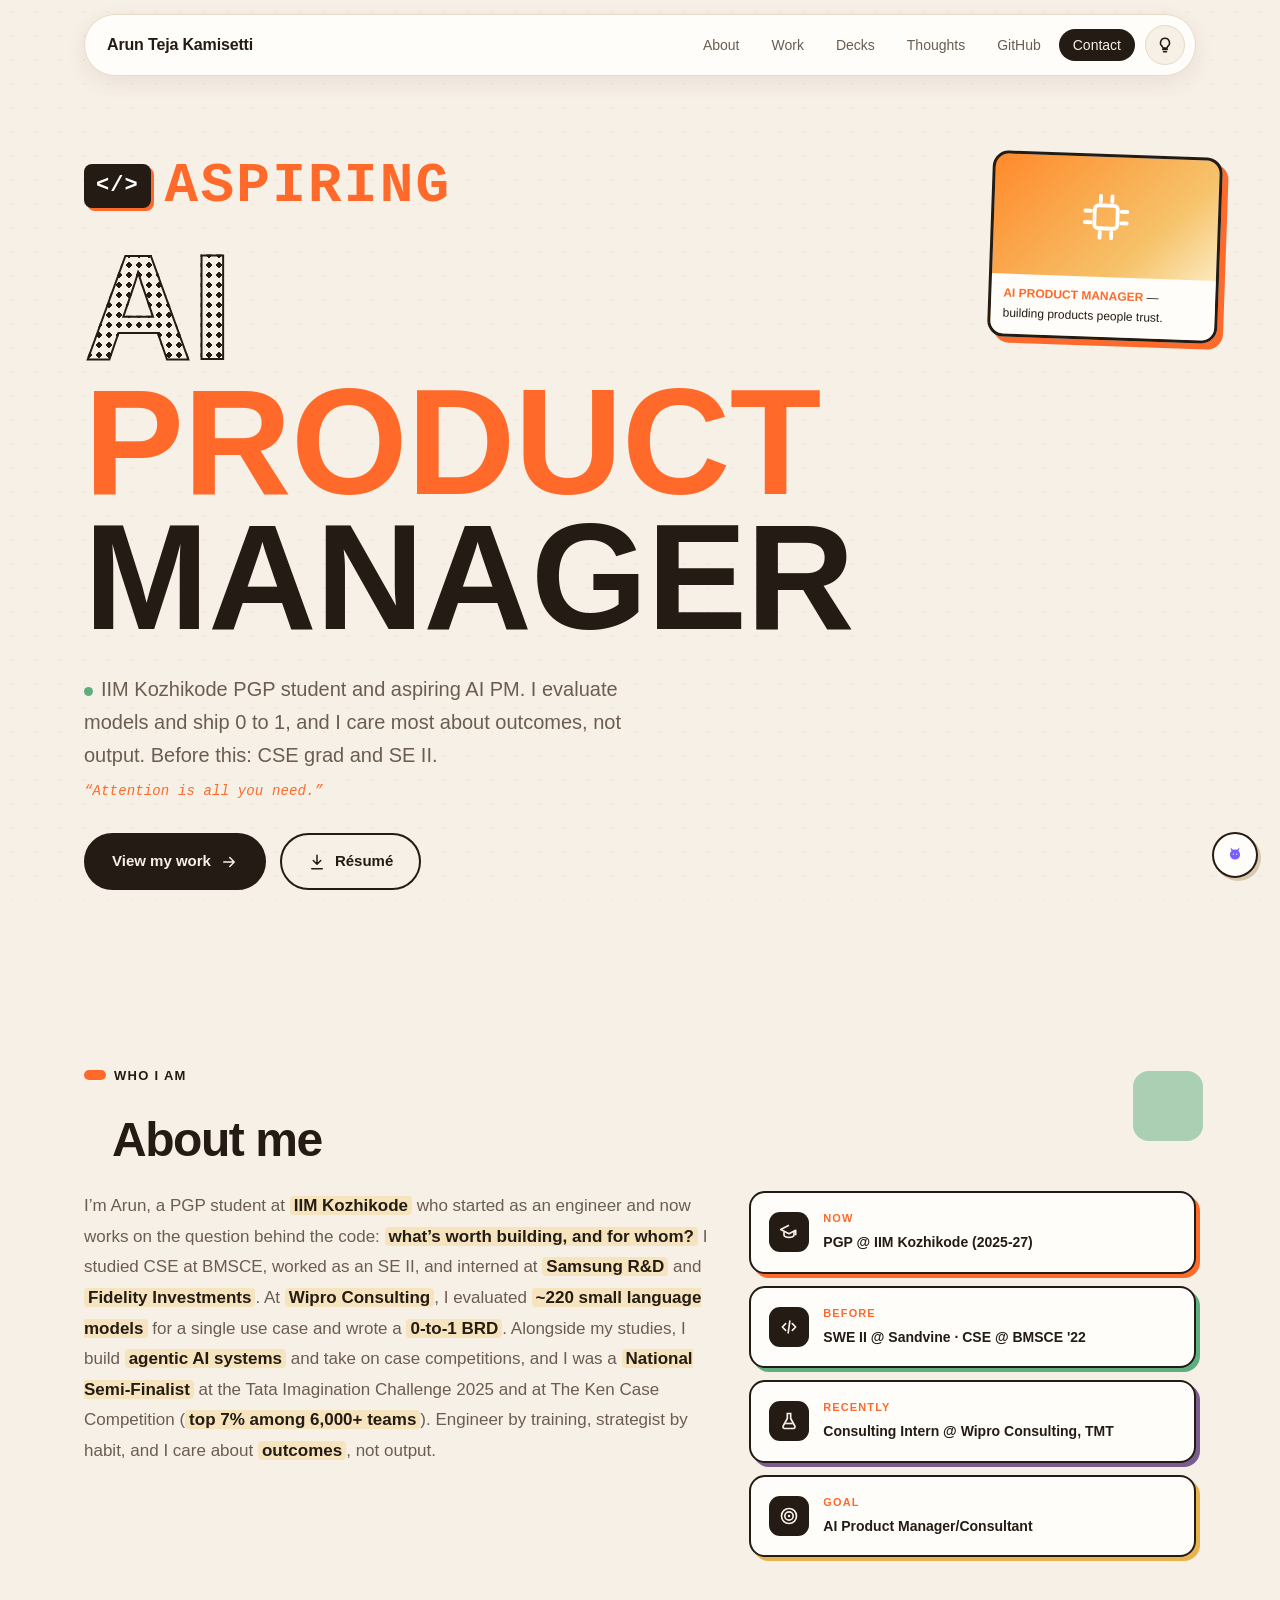
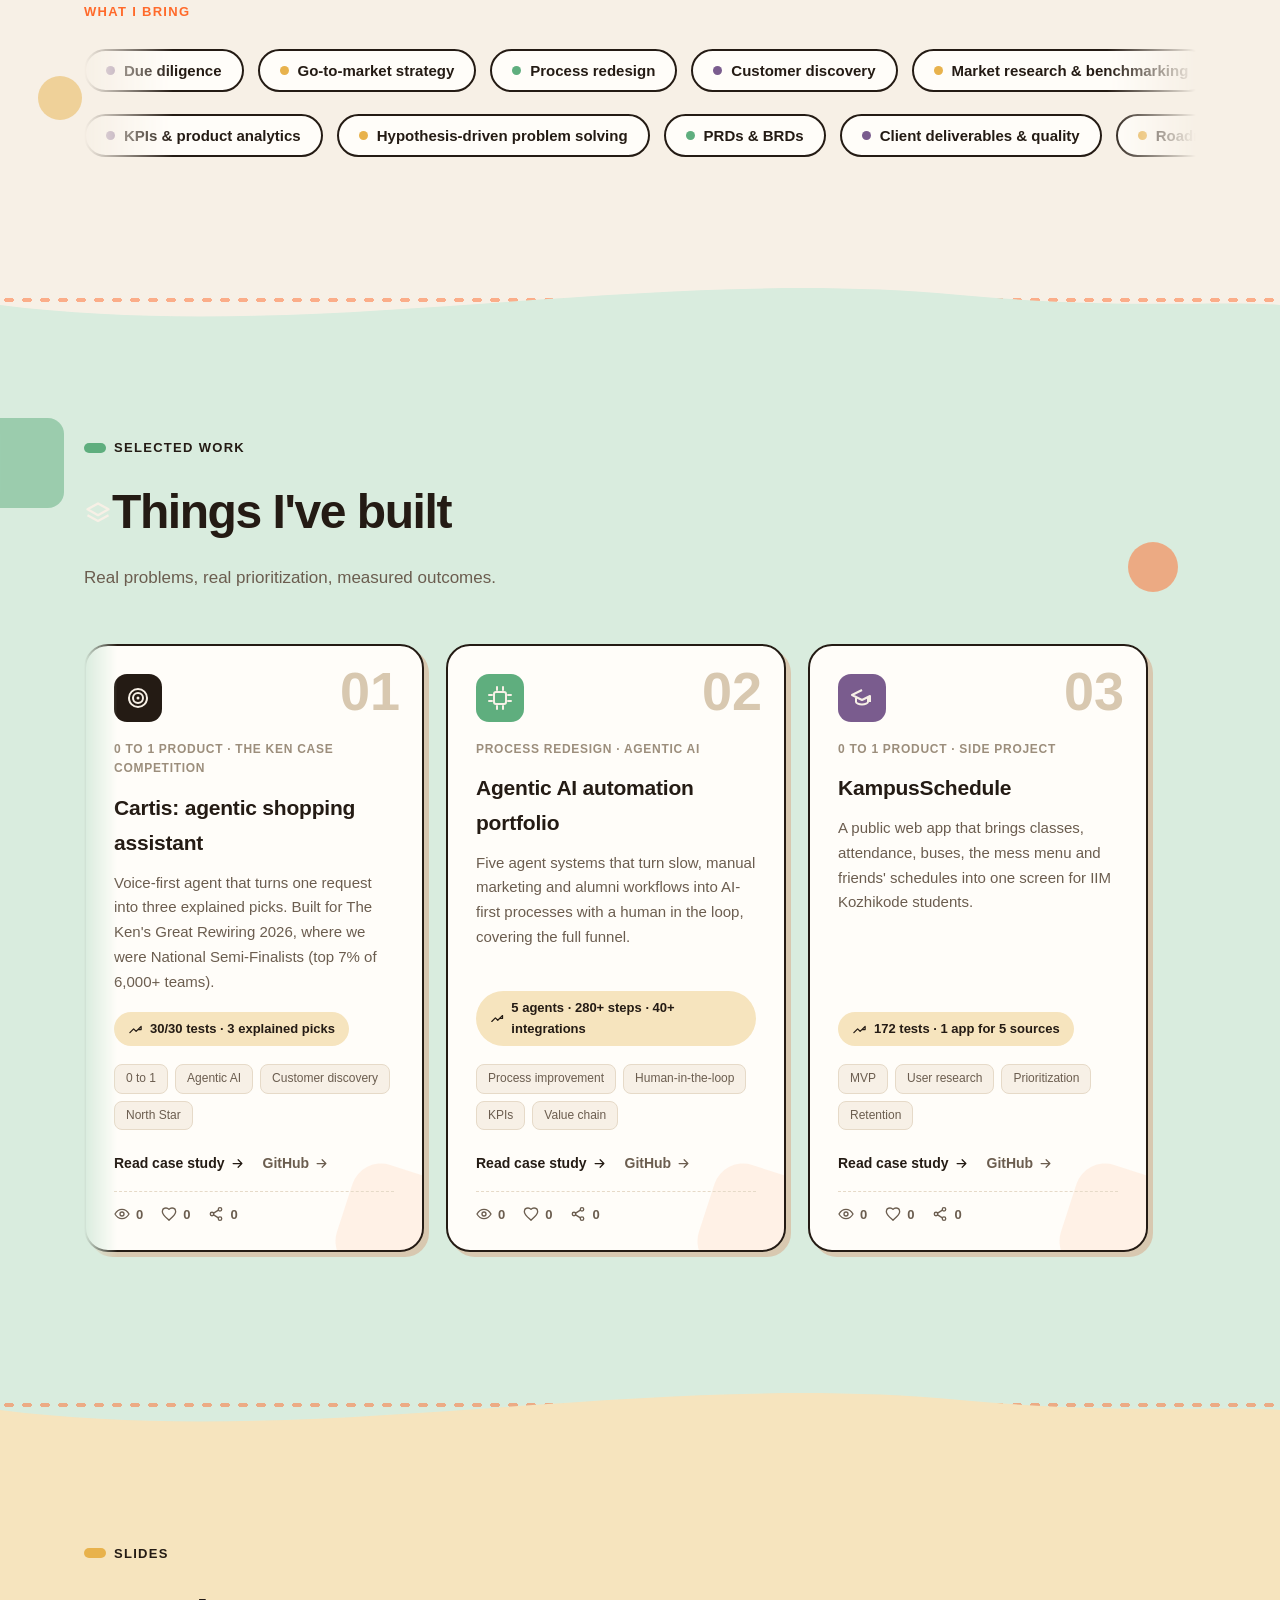
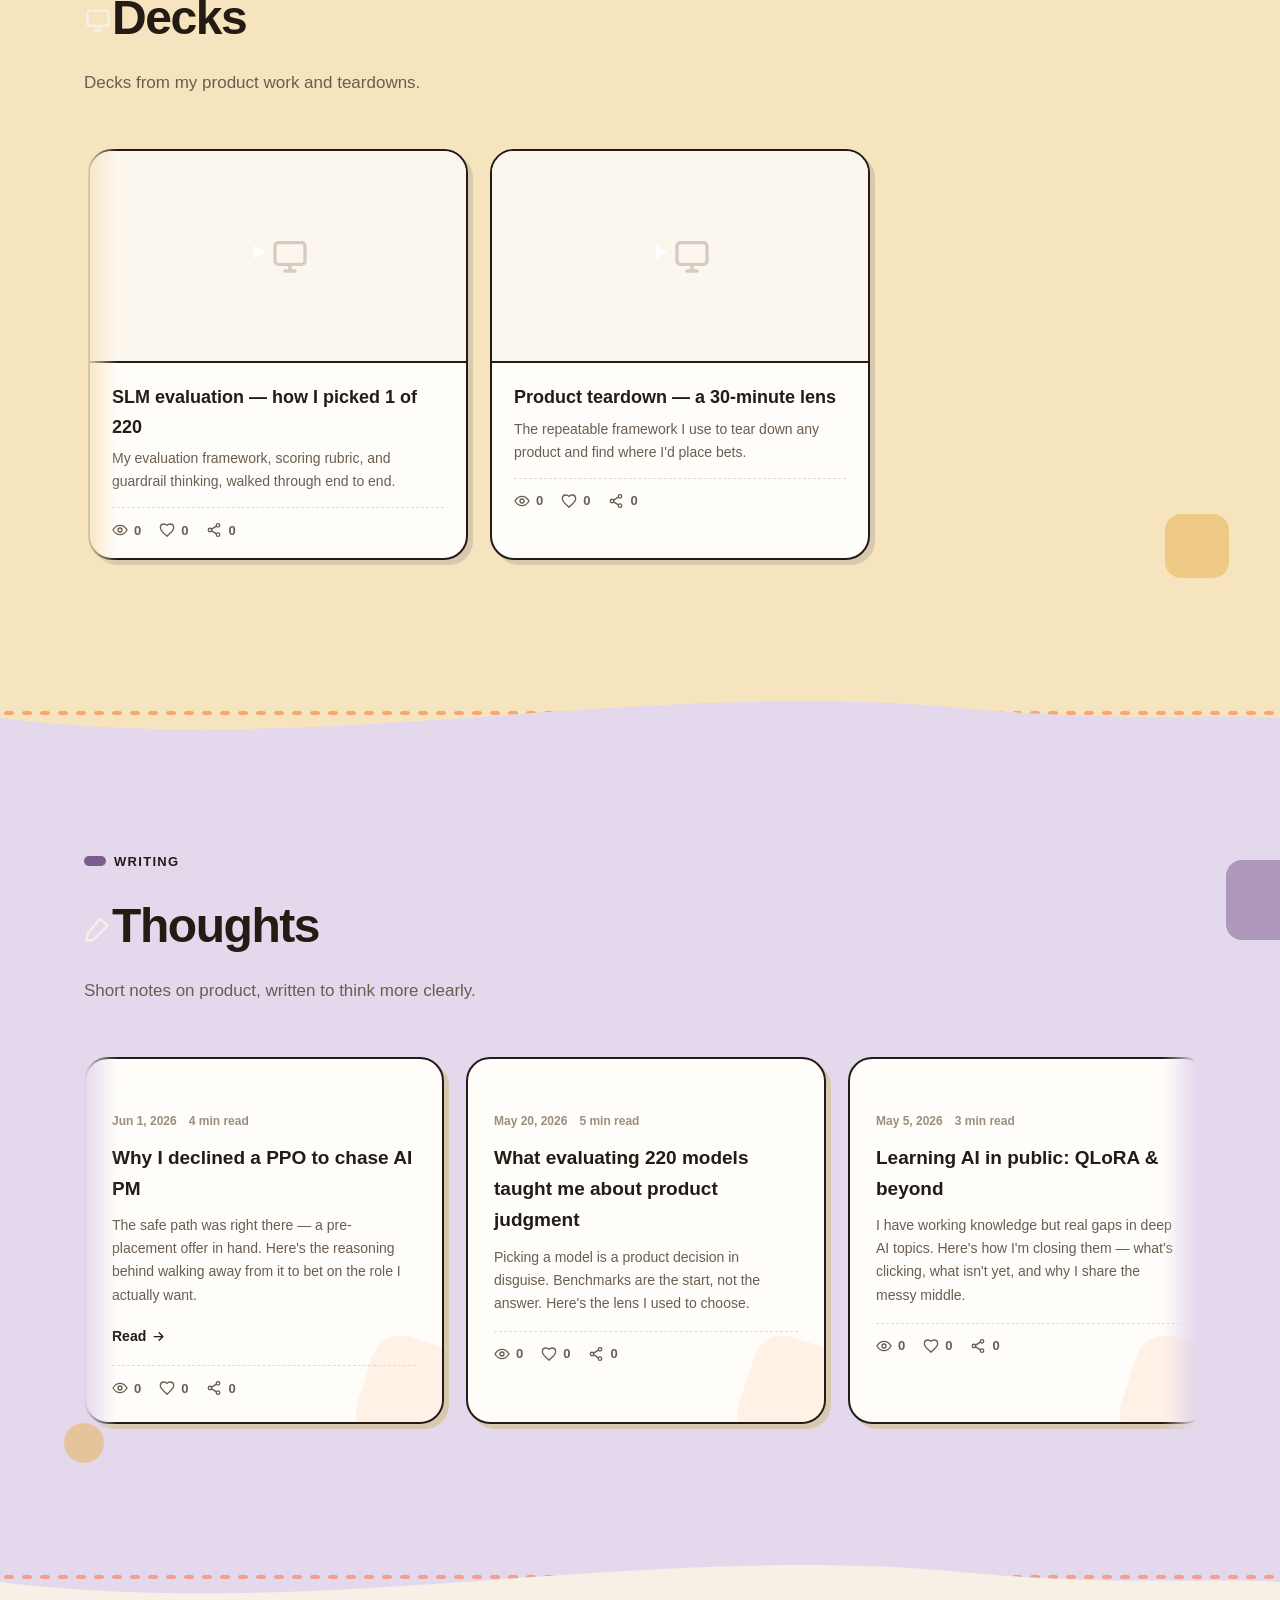
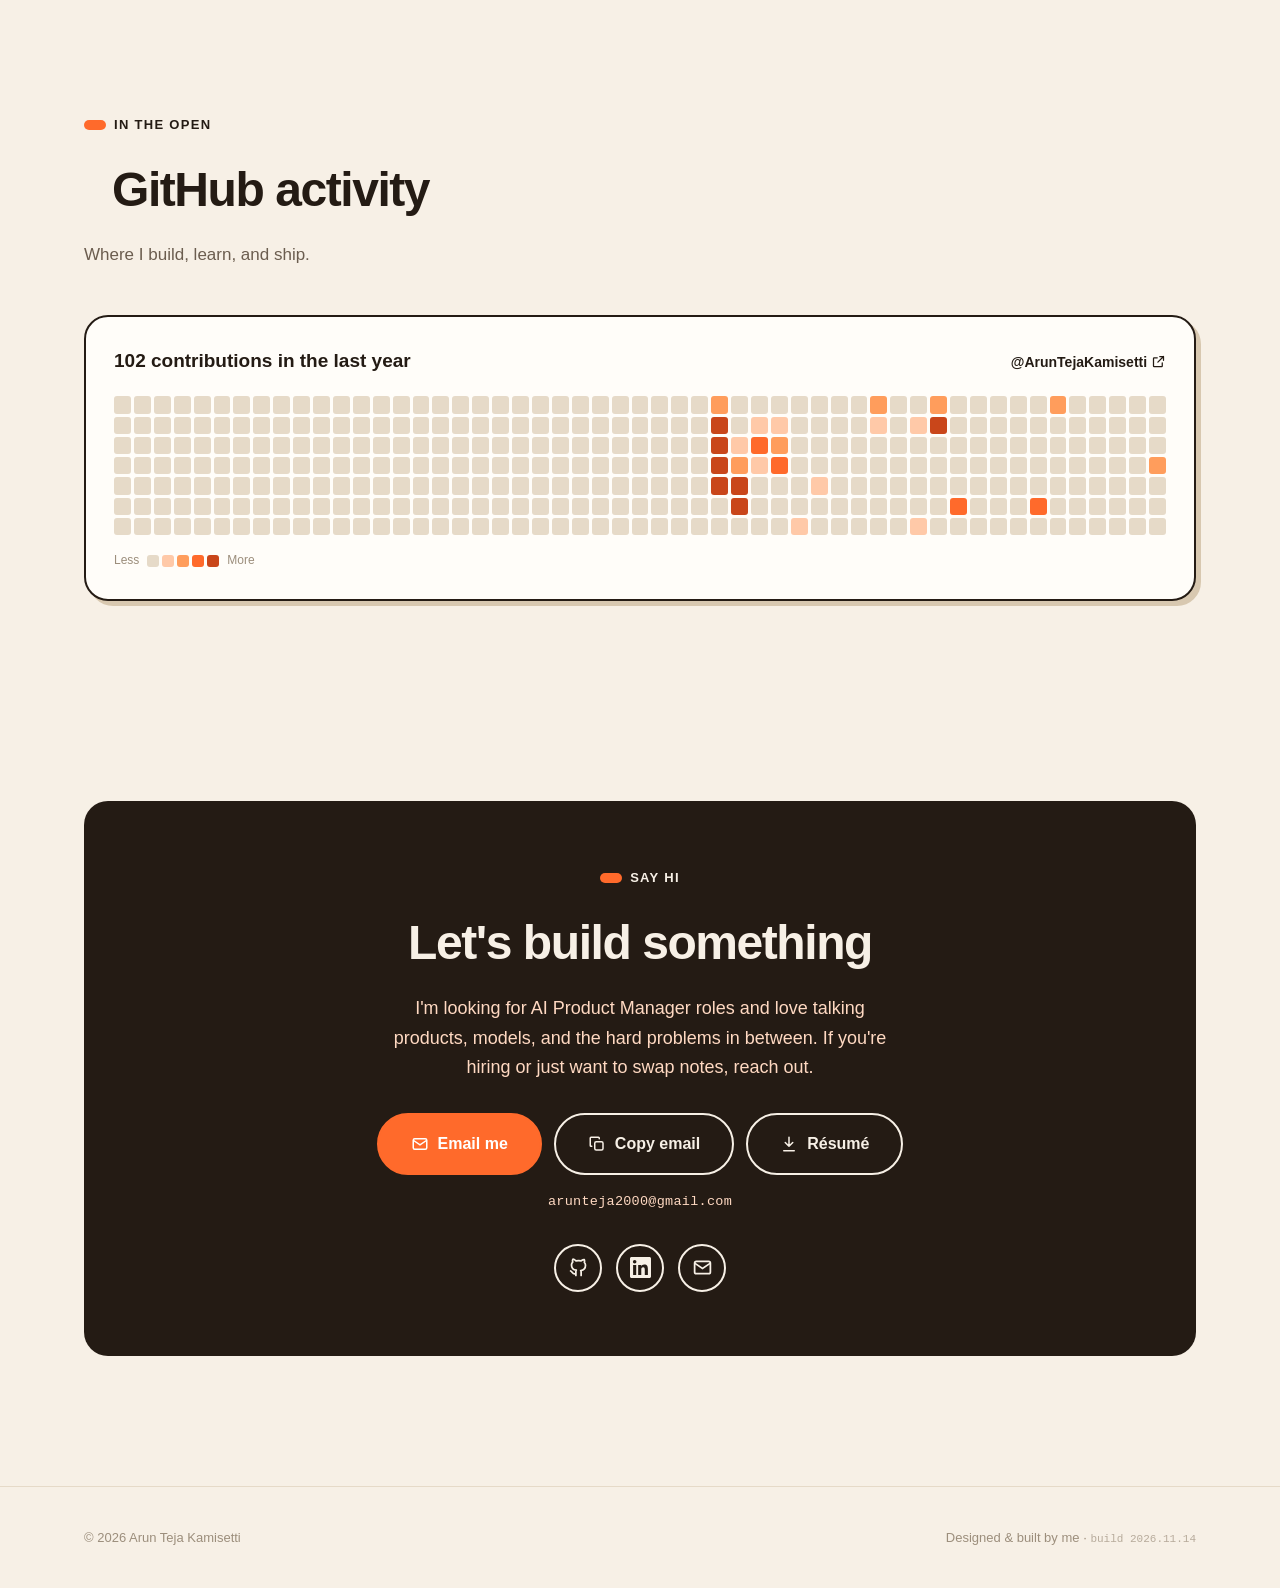
==== commit d58e96fd: "added first set of work, and some updates" ====
--- a/index.html
+++ b/index.html
@@ -27,8 +27,8 @@
   <link rel="preconnect" href="https://fonts.googleapis.com" />
   <link rel="preconnect" href="https://fonts.gstatic.com" crossorigin />
   <link href="https://fonts.googleapis.com/css2?family=Inter:wght@400;500;600;700&family=Sora:wght@600;700;800&family=Space+Mono:wght@700&display=swap" rel="stylesheet" />
-  <link rel="stylesheet" href="styles.css?v=1794697195189" />
-  <link rel="stylesheet" href="companion.css?v=1794697195189" />
+  <link rel="stylesheet" href="styles.css?v=1794697619000" />
+  <link rel="stylesheet" href="companion.css?v=1794697619000" />
   <script type="application/ld+json" id="jsonld-person">
   {"@context":"https://schema.org","@type":"Person","name":"Arun Teja Kamisetti","jobTitle":"AI Product Manager","url":"https://aruntejakamisetti.github.io/","email":"mailto:arunteja2000@gmail.com","sameAs":["https://github.com/ArunTejaKamisetti","https://www.linkedin.com/in/aruntejakamisetti"],"knowsAbout":["AI Product Management","Product Strategy","Model Evaluation","User Research"],"alumniOf":["Indian Institute of Management Kozhikode","BMS College of Engineering"],"description":"Engineer-turned-PM building toward AI products people trust."}
   </script>
@@ -281,55 +281,133 @@
   ],
   "skills": [
     {
+      "name": "Due diligence",
+      "where": "Built a 5-stage due diligence tool with a cost-benefit analysis of 200 AI models at Wipro Consulting (TMT), unlocking 93% projected cost savings."
+    },
+    {
+      "name": "Go-to-market strategy",
+      "where": "Led GTM in my PM internship at Whattamatch (Founder's Office), acquiring 500+ users in 3 months."
+    },
+    {
+      "name": "Process redesign",
+      "where": "Redesigned an executive prep process at Wipro Consulting (TMT), cutting prep time by 85% and protecting USD 2 mn+ in projected ARR."
+    },
+    {
+      "name": "Customer discovery",
+      "where": "Ran 20+ customer interviews in my PM internship at Whattamatch (Founder's Office) that shaped 3+ shipped features."
+    },
+    {
+      "name": "Market research & benchmarking",
+      "where": "Benchmarked 7+ incumbents to find whitespace in the USD 120 bn+ TV ad sales market at Wipro Consulting (TMT)."
+    },
+    {
+      "name": "Competitive analysis",
+      "where": "Benchmarked 3+ rival platforms in my PM internship at Whattamatch (Founder's Office) to shape the founder's strategy."
+    },
+    {
+      "name": "Business case development",
+      "where": "Sized USD 10 mn+ revenue upside for a brand-to-ad match tool for ad sales teams at Wipro Consulting (TMT)."
+    },
+    {
+      "name": "0 to 1 product development",
+      "where": "Shipped 3+ features end to end in my PM internship at Whattamatch (Founder's Office), and took Audience Brand Match from a blank page to a full BRD at Wipro."
+    },
+    {
+      "name": "Persona mapping & segmentation",
+      "where": "Mapped 4 buyer personas for the TV ad sales opportunity at Wipro Consulting (TMT)."
+    },
+    {
+      "name": "KPIs & product analytics",
+      "where": "Owned the research-to-analytics loop in my PM internship at Whattamatch (Founder's Office); earlier documented 7+ KPIs at Sandvine."
+    },
+    {
+      "name": "Hypothesis-driven problem solving",
+      "where": "Framed explainable recommendations forecast to speed up opportunity spotting by 10% at Wipro Consulting (TMT)."
+    },
+    {
+      "name": "PRDs & BRDs",
+      "where": "Wrote the full BRD for Audience Brand Match at Wipro Consulting (TMT)."
+    },
+    {
+      "name": "Client deliverables & quality",
+      "where": "Kept 95% deliverable accuracy across 18 customer needs with a 10-check validation at Wipro Consulting (TMT)."
+    },
+    {
+      "name": "Roadmap prioritization",
+      "where": "Prioritized features from customer interviews in my PM internship at Whattamatch (Founder's Office), and a path to v1 for Audience Brand Match."
+    },
+    {
+      "name": "Stakeholder management",
+      "where": "Worked across client teams at Wipro Consulting (TMT); held a 4.0+/5 peer rating through my Sandvine tenure."
+    },
+    {
+      "name": "Agile & sprint planning",
+      "where": "Kept a 95%+ story closure rate across 10+ releases in Scrum teams at Sandvine."
+    },
+    {
       "name": "AI product strategy",
-      "where": "Shaping product bets during my Wipro applied-AI work and self-study via the Anthropic architecture course."
-    },
-    {
-      "name": "Model & SLM evaluation",
-      "where": "Funneled ~220 small language models down to one at my Wipro Consulting internship."
-    },
-    {
-      "name": "Guardrails & responsible AI",
-      "where": "Designed a guardrails layer to keep model outputs on-policy at Wipro."
-    },
-    {
-      "name": "0 to 1 product thinking",
-      "where": "Took Audience Brand Match from a blank page to a complete BRD."
-    },
-    {
-      "name": "BRDs & PRDs",
-      "where": "Wrote the full BRD for Audience Brand Match at Wipro."
-    },
-    {
-      "name": "User research & empathy",
-      "where": "Framing target users and needs during product discovery at Wipro."
-    },
-    {
-      "name": "Roadmapping & prioritization",
-      "where": "Prioritized scope and a path to v1 in the Audience Brand Match BRD."
-    },
-    {
-      "name": "Data analysis (SQL)",
-      "where": "Built on my CSE foundation and ~2 years engineering at Sandvine."
-    },
-    {
-      "name": "Vibe coding / rapid prototyping",
-      "where": "Vibe-coded an electives & attendance tracker app at IIM K using Claude."
-    },
-    {
-      "name": "Stakeholder management",
-      "where": "Working across client teams during consulting projects at Wipro."
-    },
-    {
-      "name": "Critical thinking & problem-solving",
-      "where": "State-level quiz champion roots; the lens I bring to every product call."
-    },
-    {
-      "name": "Go-to-market",
-      "where": "Studying GTM as part of my PGP at IIM Kozhikode and product self-learning."
+      "where": "Chose the right-fit model for a client use case at Wipro Consulting (TMT), and designed Cartis and KampusSchedule end to end."
+    },
+    {
+      "name": "Executive storytelling",
+      "where": "National Semi-Finalist at The Ken Case Competition (top 7% of 6,000+ teams) and the Tata Imagination Challenge 2025."
     }
   ],
   "projects": [
+    {
+      "id": "cartis",
+      "title": "Cartis: agentic shopping assistant",
+      "category": "0 to 1 Product · The Ken Case Competition",
+      "icon": "ti-target-arrow",
+      "summary": "Voice-first agent that turns one request into three explained picks. Built for The Ken's Great Rewiring 2026, where we were National Semi-Finalists (top 7% of 6,000+ teams).",
+      "metric": "30/30 tests · 3 explained picks",
+      "tags": [
+        "0 to 1",
+        "Agentic AI",
+        "Customer discovery",
+        "North Star"
+      ],
+      "type": "case-study",
+      "link": "https://github.com/ArunTejaKamisetti/cartis",
+      "mdFile": "cartis.md",
+      "details": "A buyer-side shopping agent for Indian shoppers: speak once, get three picks with the reasons. Review risk scoring, zero-form onboarding from order emails, and Pine Labs + Delhivery rails."
+    },
+    {
+      "id": "agentic-ai-automation",
+      "title": "Agentic AI automation portfolio",
+      "category": "Process redesign · Agentic AI",
+      "icon": "ti-cpu",
+      "summary": "Five agent systems that turn slow, manual marketing and alumni workflows into AI-first processes with a human in the loop, covering the full funnel.",
+      "metric": "5 agents · 280+ steps · 40+ integrations",
+      "tags": [
+        "Process improvement",
+        "Human-in-the-loop",
+        "KPIs",
+        "Value chain"
+      ],
+      "type": "case-study",
+      "link": "https://github.com/ArunTejaKamisetti/agents_portfolio1",
+      "mdFile": "agentic-ai-automation.md",
+      "details": "AlumniMatch (explainable 1:1 alumni invites), a multi-agent media assistant, an ad-script engine, a social publisher and a voice speed-to-lead agent."
+    },
+    {
+      "id": "kampus-schedule",
+      "title": "KampusSchedule",
+      "category": "0 to 1 Product · Side project",
+      "icon": "ti-school",
+      "summary": "A public web app that brings classes, attendance, buses, the mess menu and friends' schedules into one screen for IIM Kozhikode students.",
+      "metric": "172 tests · 1 app for 5 sources",
+      "tags": [
+        "MVP",
+        "User research",
+        "Prioritization",
+        "Retention"
+      ],
+      "type": "case-study",
+      "link": "https://github.com/ArunTejaKamisetti/schedule-app",
+      "mdFile": "kampus-schedule.md",
+      "details": "Syncs from the official timetable sheet, pushes alerts when a class changes, and finds common free time with friends."
+    },
     {
       "id": "slm-evaluation",
       "title": "SLM evaluation & guardrails",
@@ -363,23 +441,6 @@
       "link": "#",
       "cover": "",
       "details": "A greenfield concept to match audiences with the right brands. I led discovery, framed the core problem and target users, and translated it into a complete Business Requirements Document — scope, user stories, success metrics, and a prioritized path to a first version. It sharpened how I cut a fuzzy idea into something a team can actually build."
-    },
-    {
-      "id": "electives-tracker",
-      "title": "Electives & attendance tracker",
-      "category": "Built with Claude · Side project",
-      "icon": "ti-rocket",
-      "summary": "A small app I vibe-coded to fix a real pain at IIM K — tracking electives and attendance without the spreadsheet chaos.",
-      "metric": "Shipped · used by peers",
-      "tags": [
-        "Side project",
-        "Vibe coding",
-        "0 to 1"
-      ],
-      "type": "case-study",
-      "link": "#",
-      "cover": "",
-      "details": "Every term at B-school, elective bidding and attendance turn into spreadsheet chaos. I scratched my own itch and built a small tracker app — scoping the problem, designing the flow, and shipping it fast with AI-assisted coding. Being a CSE grad who can prototype means I can pressure-test an idea myself before asking anyone to build it."
     }
   ],
   "decks": [
@@ -428,7 +489,7 @@
 }
   </script>
 
-  <script src="app.js?v=1794697195189"></script>
-  <script src="companion.js?v=1794697195189"></script>
+  <script src="app.js?v=1794697619000"></script>
+  <script src="companion.js?v=1794697619000"></script>
 </body>
 </html>
--- a/styles.css
+++ b/styles.css
@@ -296,4 +296,20 @@
 /* auto-scroll polish — hide scrollbar, soft edge fade */
 .grid--cards,.grid--decks,.grid--thoughts{scrollbar-width:none;-webkit-mask-image:linear-gradient(90deg,transparent,#000 3%,#000 97%,transparent);mask-image:linear-gradient(90deg,transparent,#000 3%,#000 97%,transparent);scroll-behavior:auto;}
 .grid--cards::-webkit-scrollbar,.grid--decks::-webkit-scrollbar,.grid--thoughts::-webkit-scrollbar{display:none;}
-/* keep a touch o+/* keep a touch o
+/* ---- Work cards: whole card opens the case study ---- */
+.card.is-clickable{cursor:pointer;}
+.card.is-clickable:focus-visible{outline:3px solid var(--peach);outline-offset:3px;}
+.card__links{display:flex;flex-wrap:wrap;gap:8px 18px;align-items:center;margin-top:auto;padding-top:6px;position:relative;z-index:1;}
+.card__links .card__link{margin:0;}
+button.card__link{background:none;border:0;padding:0;font:inherit;font-size:14px;font-weight:700;cursor:pointer;}
+.card__link--gh{color:var(--ink-soft);}
+/* details modal (cards without a case-study file) */
+.wmodal{position:fixed;inset:0;z-index:80;background:rgba(20,14,10,.45);display:flex;align-items:center;justify-content:center;padding:20px;opacity:0;transition:opacity .2s var(--ease);}
+.wmodal.show{opacity:1;}
+.wmodal__box{position:relative;max-width:620px;width:100%;max-height:85vh;overflow:auto;padding:30px;display:flex;flex-direction:column;gap:12px;transform:translateY(10px);transition:transform .25s var(--ease);}
+.wmodal.show .wmodal__box{transform:none;}
+.wmodal__title{font-family:var(--font-display);font-size:24px;margin:0;color:var(--ink);}
+.wmodal__body{font-size:16px;line-height:1.75;color:var(--ink-soft);margin:0;}
+.wmodal__x{position:absolute;top:12px;right:14px;width:36px;height:36px;border-radius:50%;border:2px solid var(--ink);background:var(--surface);color:var(--ink);font-size:20px;line-height:1;cursor:pointer;}
+.wmodal__x:hover{background:var(--peach);color:#fff;border-color:var(--peach);}
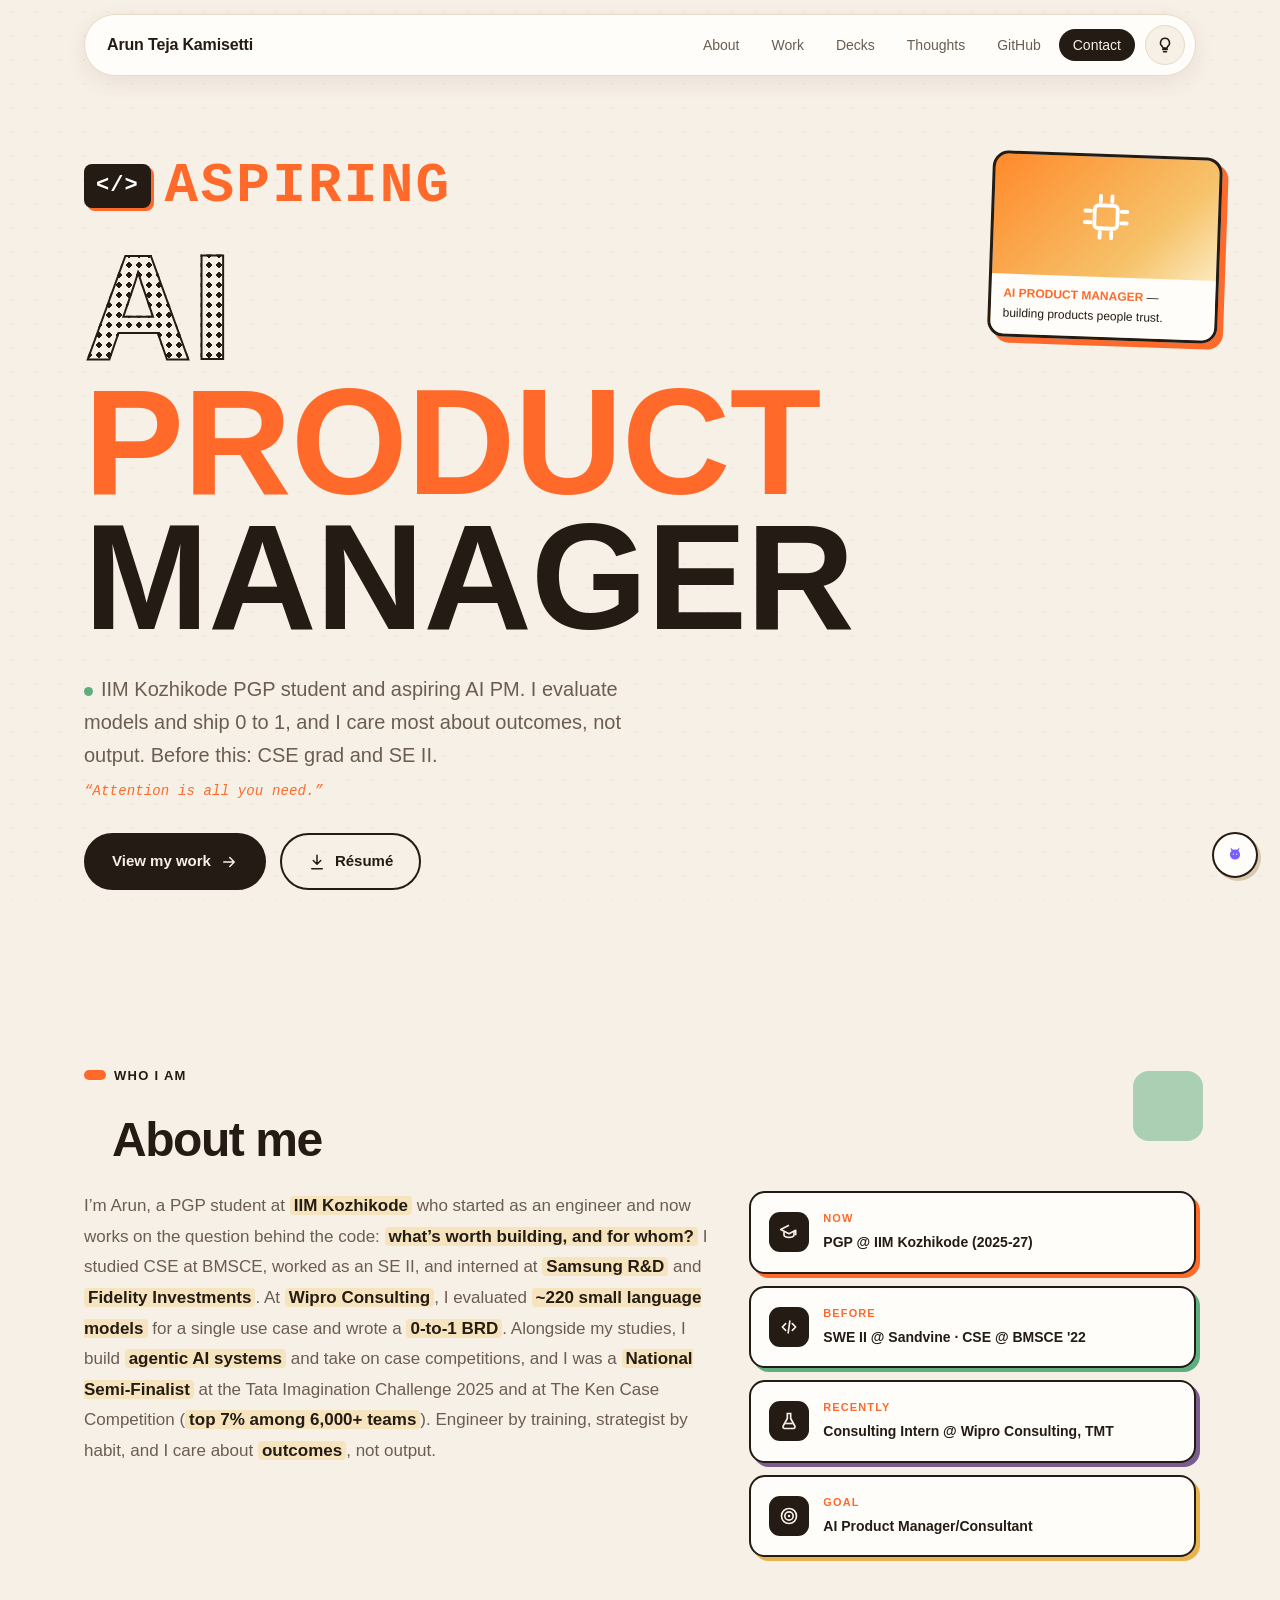
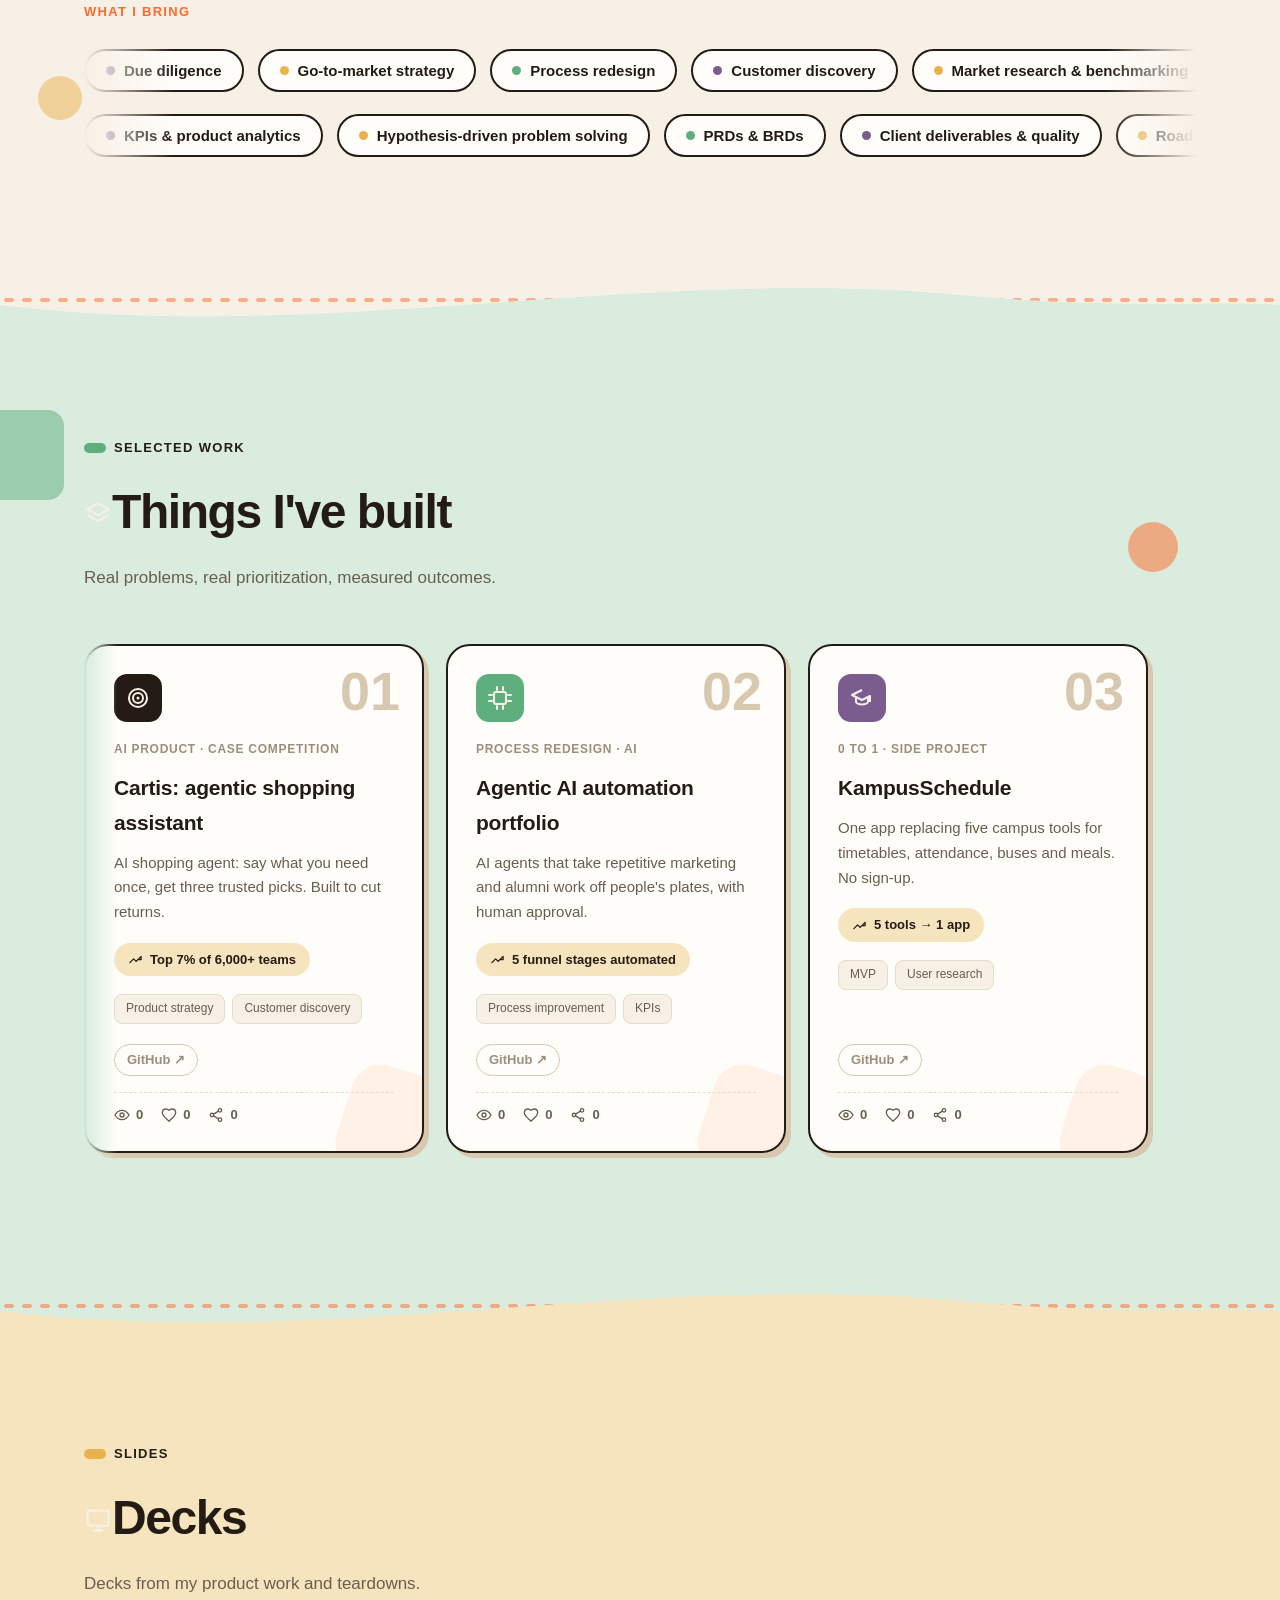
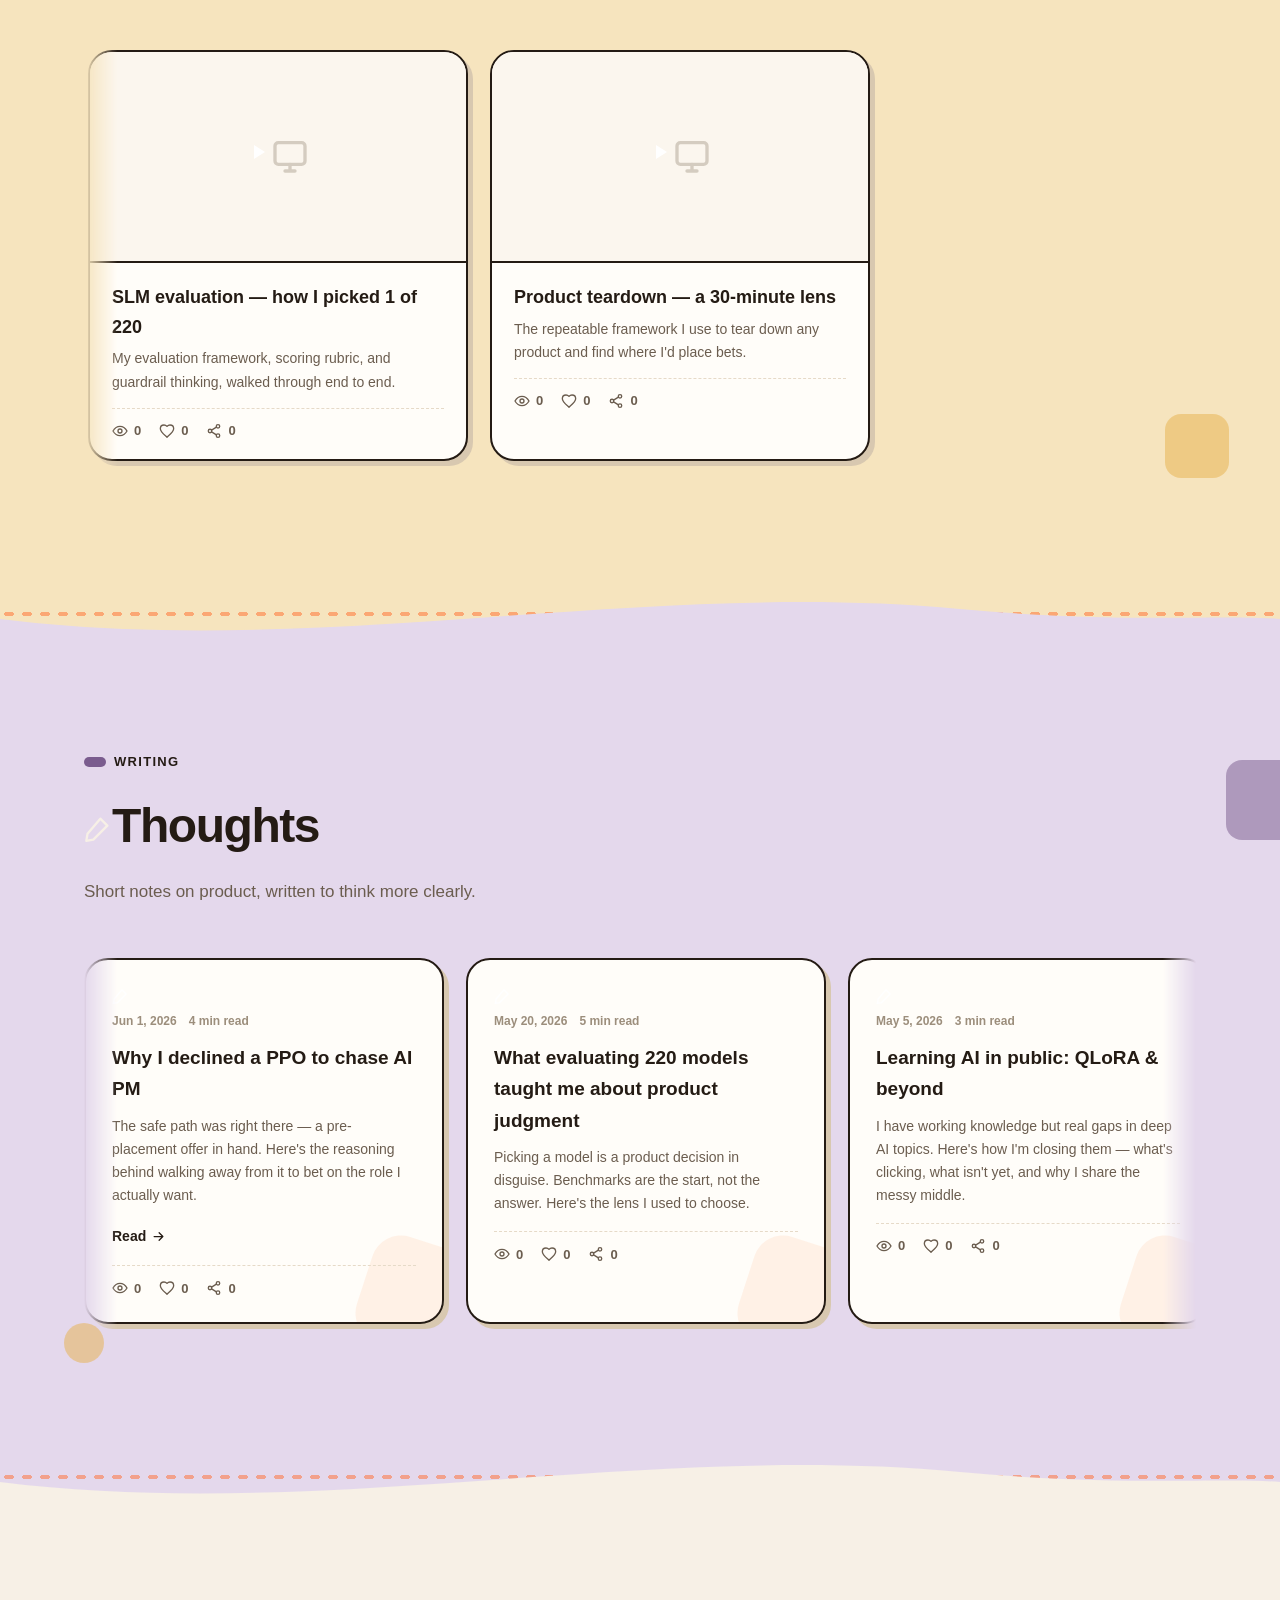
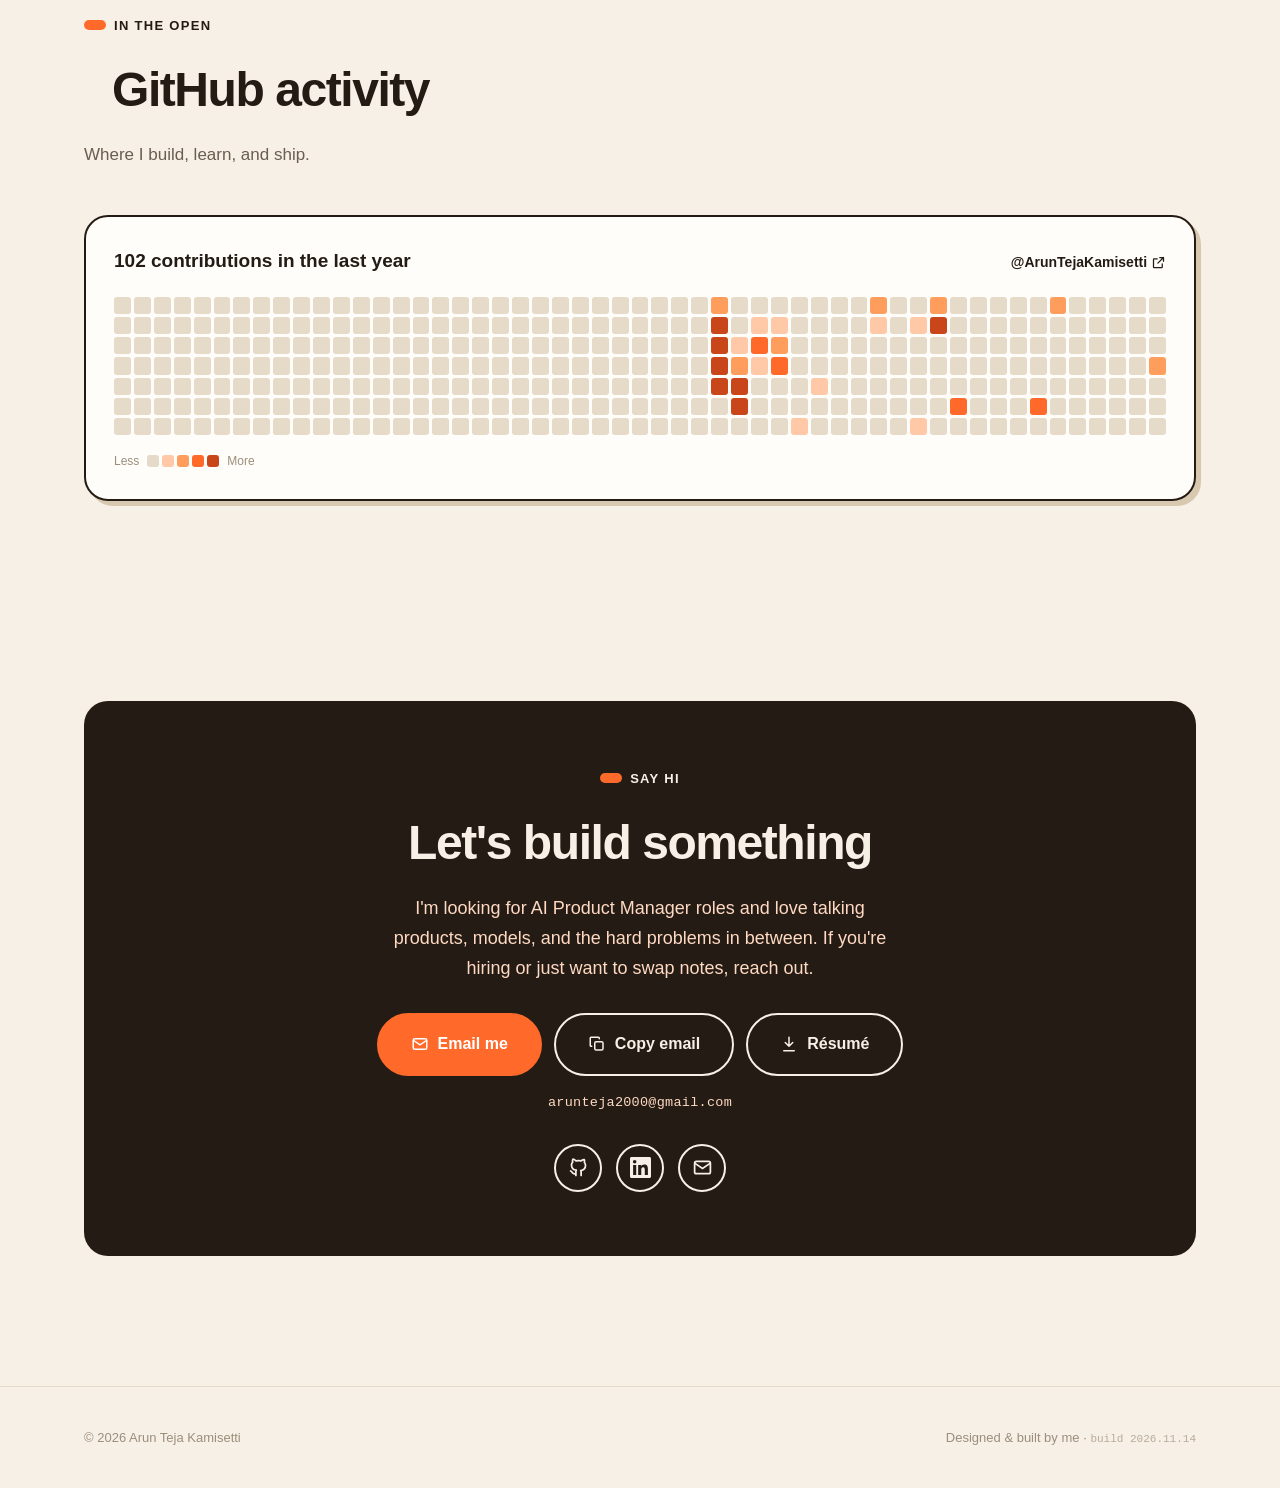
==== commit 812dc196: "bug fixes" ====
--- a/index.html
+++ b/index.html
@@ -27,8 +27,8 @@
   <link rel="preconnect" href="https://fonts.googleapis.com" />
   <link rel="preconnect" href="https://fonts.gstatic.com" crossorigin />
   <link href="https://fonts.googleapis.com/css2?family=Inter:wght@400;500;600;700&family=Sora:wght@600;700;800&family=Space+Mono:wght@700&display=swap" rel="stylesheet" />
-  <link rel="stylesheet" href="styles.css?v=1794697619000" />
-  <link rel="stylesheet" href="companion.css?v=1794697619000" />
+  <link rel="stylesheet" href="styles.css?v=1794698256000" />
+  <link rel="stylesheet" href="companion.css?v=1794698256000" />
   <script type="application/ld+json" id="jsonld-person">
   {"@context":"https://schema.org","@type":"Person","name":"Arun Teja Kamisetti","jobTitle":"AI Product Manager","url":"https://aruntejakamisetti.github.io/","email":"mailto:arunteja2000@gmail.com","sameAs":["https://github.com/ArunTejaKamisetti","https://www.linkedin.com/in/aruntejakamisetti"],"knowsAbout":["AI Product Management","Product Strategy","Model Evaluation","User Research"],"alumniOf":["Indian Institute of Management Kozhikode","BMS College of Engineering"],"description":"Engineer-turned-PM building toward AI products people trust."}
   </script>
@@ -357,15 +357,13 @@
     {
       "id": "cartis",
       "title": "Cartis: agentic shopping assistant",
-      "category": "0 to 1 Product · The Ken Case Competition",
+      "category": "AI product · Case competition",
       "icon": "ti-target-arrow",
-      "summary": "Voice-first agent that turns one request into three explained picks. Built for The Ken's Great Rewiring 2026, where we were National Semi-Finalists (top 7% of 6,000+ teams).",
-      "metric": "30/30 tests · 3 explained picks",
+      "summary": "AI shopping agent: say what you need once, get three trusted picks. Built to cut returns.",
+      "metric": "Top 7% of 6,000+ teams",
       "tags": [
-        "0 to 1",
-        "Agentic AI",
-        "Customer discovery",
-        "North Star"
+        "Product strategy",
+        "Customer discovery"
       ],
       "type": "case-study",
       "link": "https://github.com/ArunTejaKamisetti/cartis",
@@ -375,15 +373,13 @@
     {
       "id": "agentic-ai-automation",
       "title": "Agentic AI automation portfolio",
-      "category": "Process redesign · Agentic AI",
+      "category": "Process redesign · AI",
       "icon": "ti-cpu",
-      "summary": "Five agent systems that turn slow, manual marketing and alumni workflows into AI-first processes with a human in the loop, covering the full funnel.",
-      "metric": "5 agents · 280+ steps · 40+ integrations",
+      "summary": "AI agents that take repetitive marketing and alumni work off people's plates, with human approval.",
+      "metric": "5 funnel stages automated",
       "tags": [
         "Process improvement",
-        "Human-in-the-loop",
-        "KPIs",
-        "Value chain"
+        "KPIs"
       ],
       "type": "case-study",
       "link": "https://github.com/ArunTejaKamisetti/agents_portfolio1",
@@ -393,15 +389,13 @@
     {
       "id": "kampus-schedule",
       "title": "KampusSchedule",
-      "category": "0 to 1 Product · Side project",
+      "category": "0 to 1 · Side project",
       "icon": "ti-school",
-      "summary": "A public web app that brings classes, attendance, buses, the mess menu and friends' schedules into one screen for IIM Kozhikode students.",
-      "metric": "172 tests · 1 app for 5 sources",
+      "summary": "One app replacing five campus tools for timetables, attendance, buses and meals. No sign-up.",
+      "metric": "5 tools → 1 app",
       "tags": [
         "MVP",
-        "User research",
-        "Prioritization",
-        "Retention"
+        "User research"
       ],
       "type": "case-study",
       "link": "https://github.com/ArunTejaKamisetti/schedule-app",
@@ -410,37 +404,35 @@
     },
     {
       "id": "slm-evaluation",
-      "title": "SLM evaluation & guardrails",
-      "category": "Applied AI · Wipro",
+      "title": "AI model due diligence",
+      "category": "Consulting · Wipro",
       "icon": "ti-flask",
-      "summary": "Funneled ~220 small language models down to the single best fit for a client use case, with a guardrails layer for safe outputs.",
-      "metric": "220 to 1 model selected",
+      "summary": "Due diligence on ~220 AI models to pick the best fit for a client on cost, risk and value.",
+      "metric": "93% projected cost savings",
       "tags": [
-        "LLM eval",
-        "Guardrails",
-        "Applied AI"
+        "Due diligence",
+        "Cost-benefit"
       ],
       "type": "case-study",
       "link": "#",
       "cover": "",
-      "details": "During my Wipro Consulting internship I owned the evaluation that took a field of ~220 small language models down to the one that actually fit the client's constraints. I built a scoring rubric across capability, latency, cost, and safety, ran structured comparisons, and designed a guardrails layer to keep outputs on-policy. The real lesson: picking a model is a product decision in disguise — the 'best' benchmark score loses to the model that fits the user, the budget, and the risk tolerance."
+      "details": "During my Wipro Consulting internship I owned the evaluation that took a field of ~220 small language models down to the one that actually fit the client's constraints. I built a scoring rubric across capability, latency, cost, and safety, ran structured comparisons, and designed a guardrails layer to keep outputs on-policy. The real lesson: picking a model is a product decision in disguise — the 'best' benchmark score loses to the model that fits the user, the budget, and the risk tolerance. The work unlocked 93% projected cost savings for the client."
     },
     {
       "id": "audience-brand-match",
       "title": "Audience Brand Match",
-      "category": "0 to 1 Product · Wipro",
+      "category": "0 to 1 · Wipro",
       "icon": "ti-target-arrow",
-      "summary": "Took a new product from a blank page to a complete BRD — problem, users, requirements, and a path to v1.",
-      "metric": "0 to 1 · BRD shipped",
+      "summary": "Brand-to-ad match tool for TV ad sales teams, taken from a blank page to a full BRD.",
+      "metric": "USD 10 mn+ revenue upside",
       "tags": [
         "0 to 1",
-        "BRD",
-        "Discovery"
+        "BRD"
       ],
       "type": "case-study",
       "link": "#",
       "cover": "",
-      "details": "A greenfield concept to match audiences with the right brands. I led discovery, framed the core problem and target users, and translated it into a complete Business Requirements Document — scope, user stories, success metrics, and a prioritized path to a first version. It sharpened how I cut a fuzzy idea into something a team can actually build."
+      "details": "A greenfield concept to match audiences with the right brands. I led discovery, framed the core problem and target users, and translated it into a complete Business Requirements Document — scope, user stories, success metrics, and a prioritized path to a first version. It sharpened how I cut a fuzzy idea into something a team can actually build. Sized at USD 10 mn+ revenue upside and 20% faster pitch prep for ad sales teams."
     }
   ],
   "decks": [
@@ -489,7 +481,7 @@
 }
   </script>
 
-  <script src="app.js?v=1794697619000"></script>
-  <script src="companion.js?v=1794697619000"></script>
+  <script src="app.js?v=1794698256000"></script>
+  <script src="companion.js?v=1794698256000"></script>
 </body>
 </html>
--- a/styles.css
+++ b/styles.css
@@ -313,3 +313,9 @@
 .wmodal__body{font-size:16px;line-height:1.75;color:var(--ink-soft);margin:0;}
 .wmodal__x{position:absolute;top:12px;right:14px;width:36px;height:36px;border-radius:50%;border:2px solid var(--ink);background:var(--surface);color:var(--ink);font-size:20px;line-height:1;cursor:pointer;}
 .wmodal__x:hover{background:var(--peach);color:#fff;border-color:var(--peach);}
+/* slimmer work cards: summary no longer stretches, GitHub as a quiet link */
+#projects-grid .card__summary{flex:0 0 auto;}
+#projects-grid .card__tags{margin-bottom:14px;}
+#projects-grid .card__links{margin-top:auto;}
+.card__link--gh{font-size:13px;font-weight:600;color:var(--ink-faint);border:1.5px solid var(--line-strong);border-radius:var(--radius-pill);padding:4px 12px;}
+.card__link--gh:hover{color:var(--peach);border-color:var(--peach);}
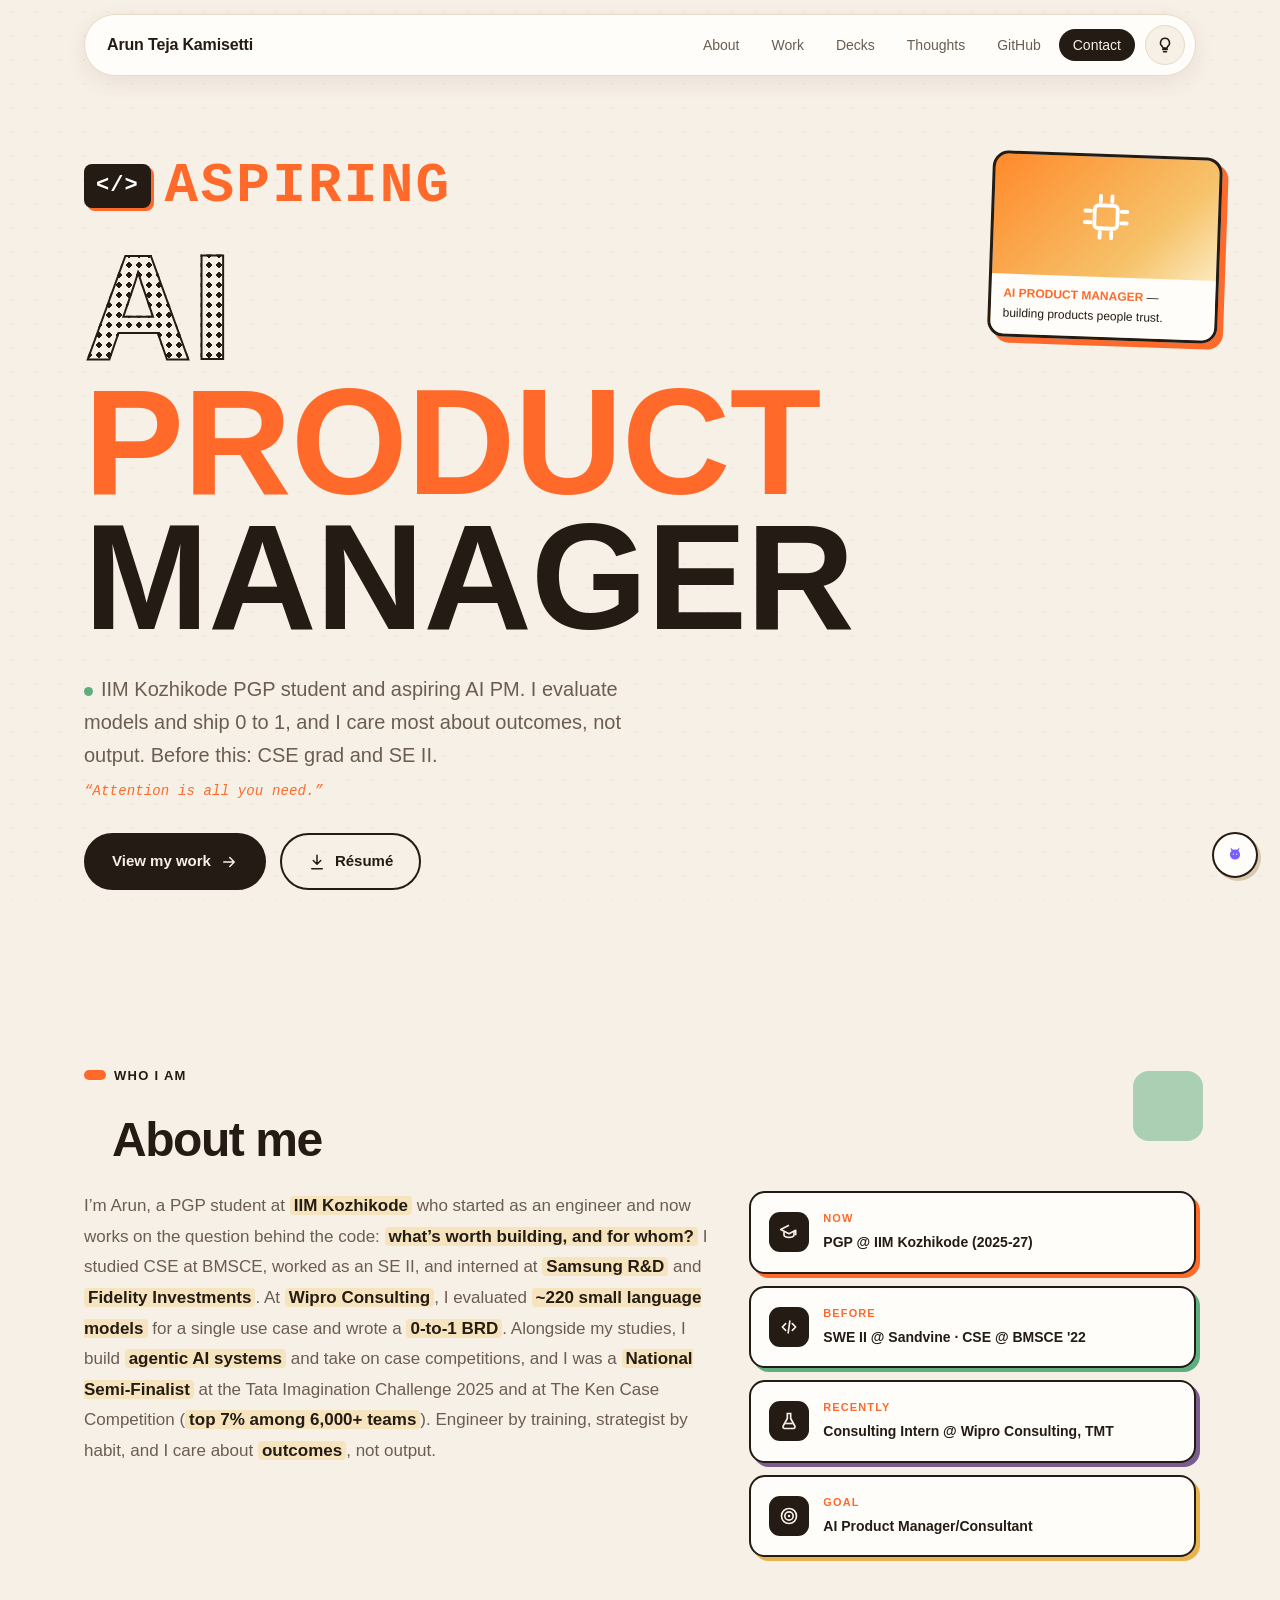
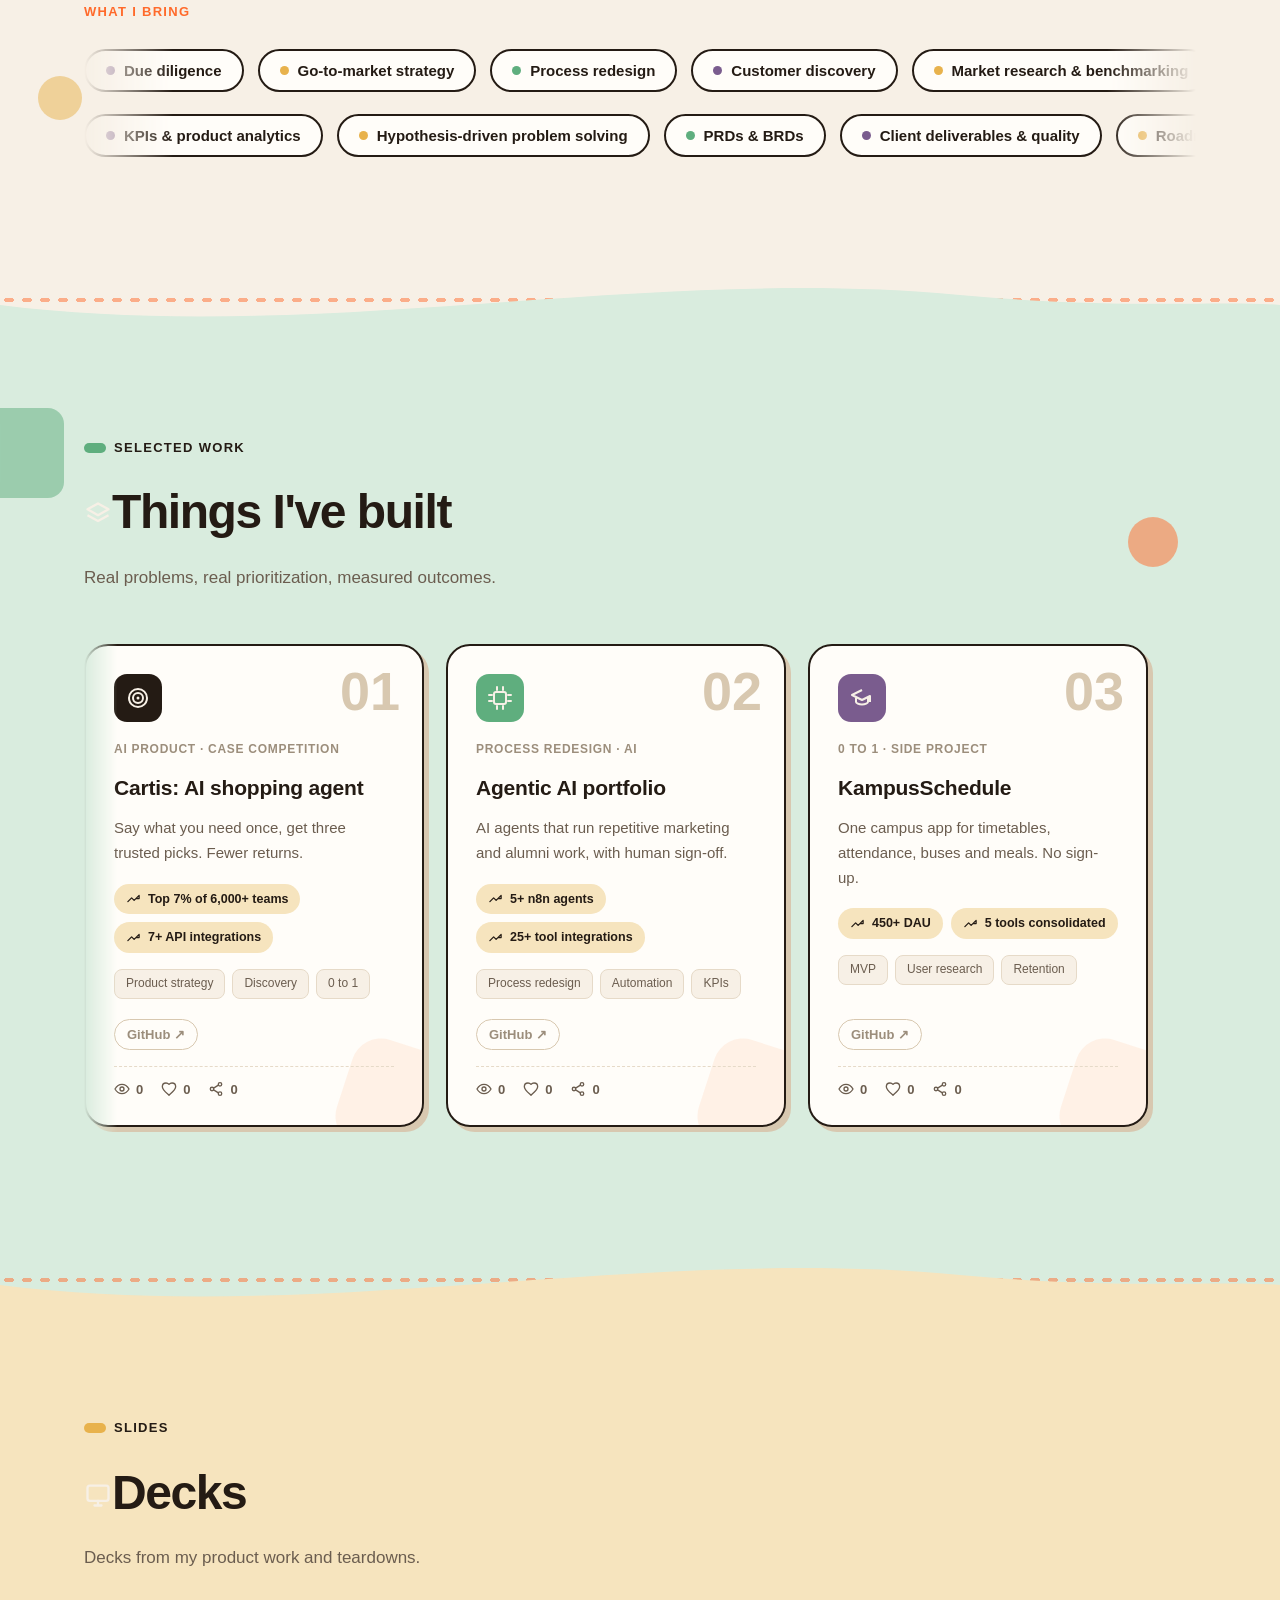
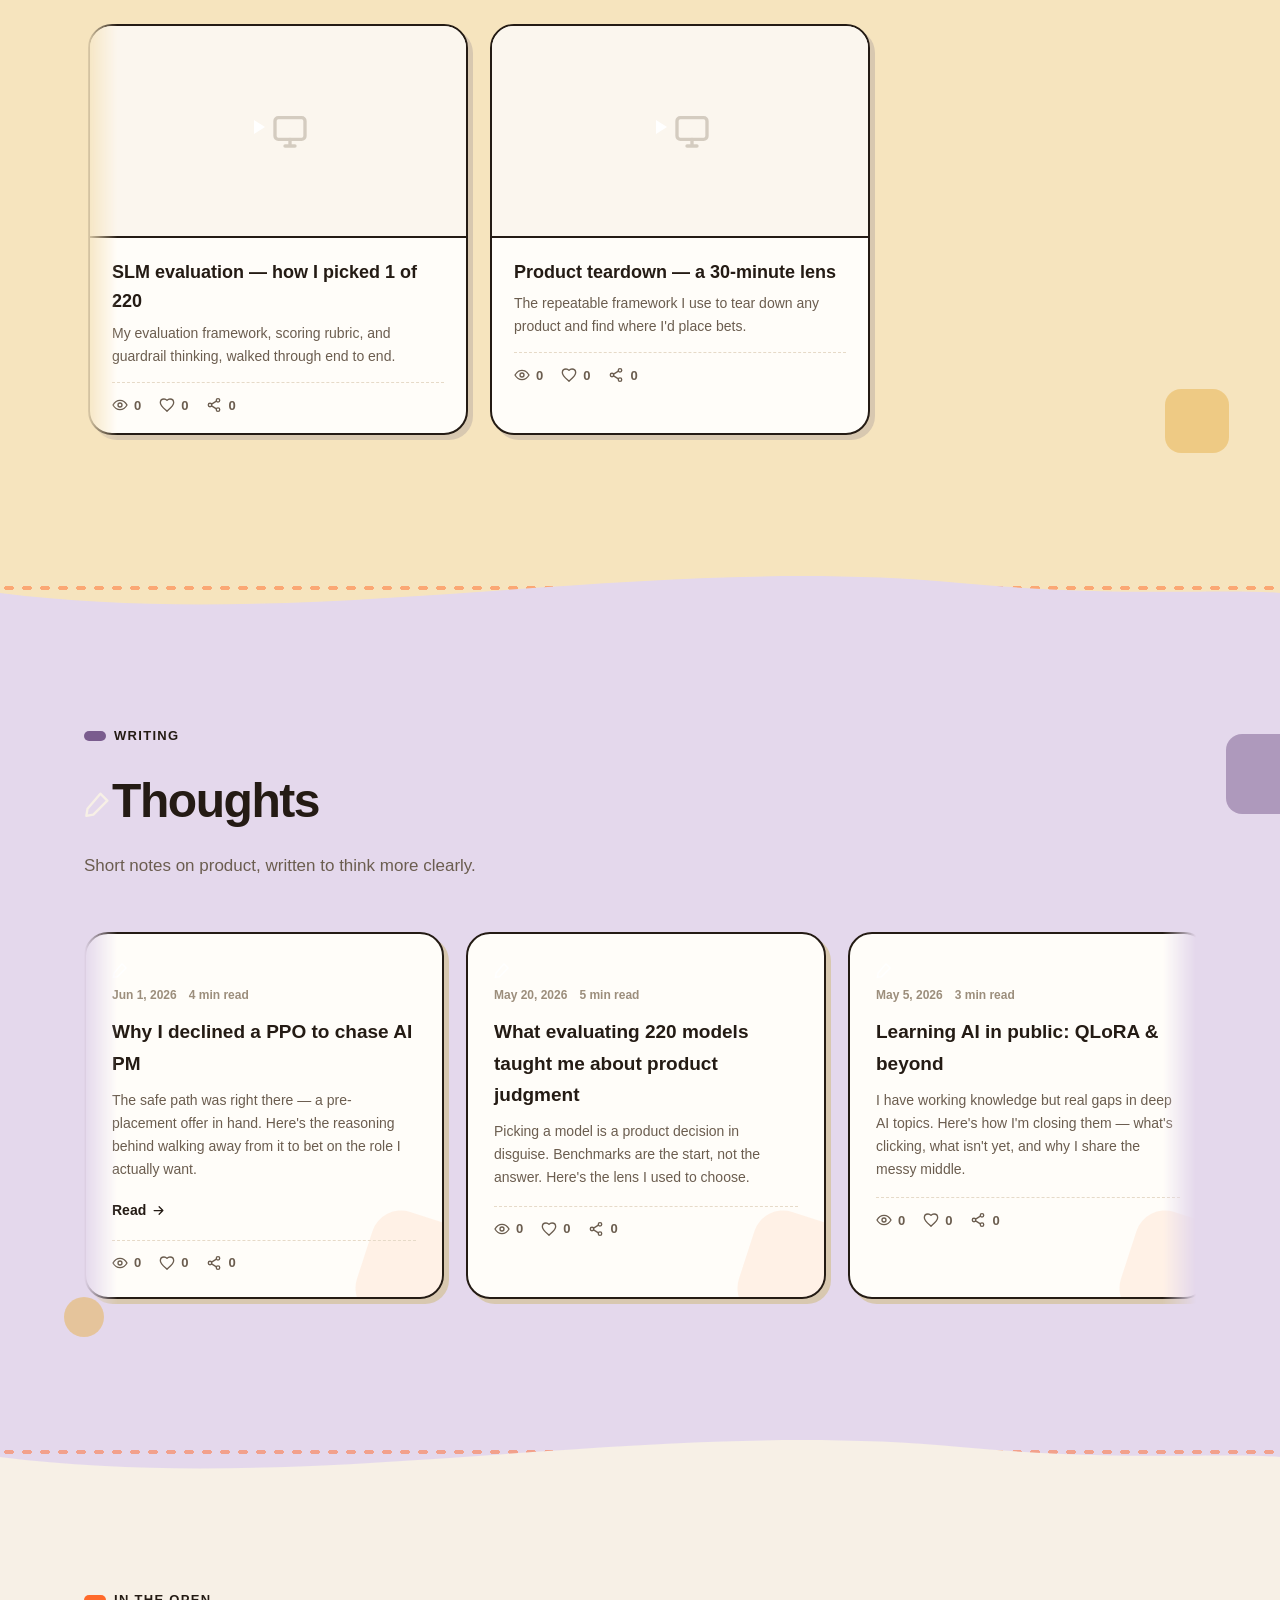
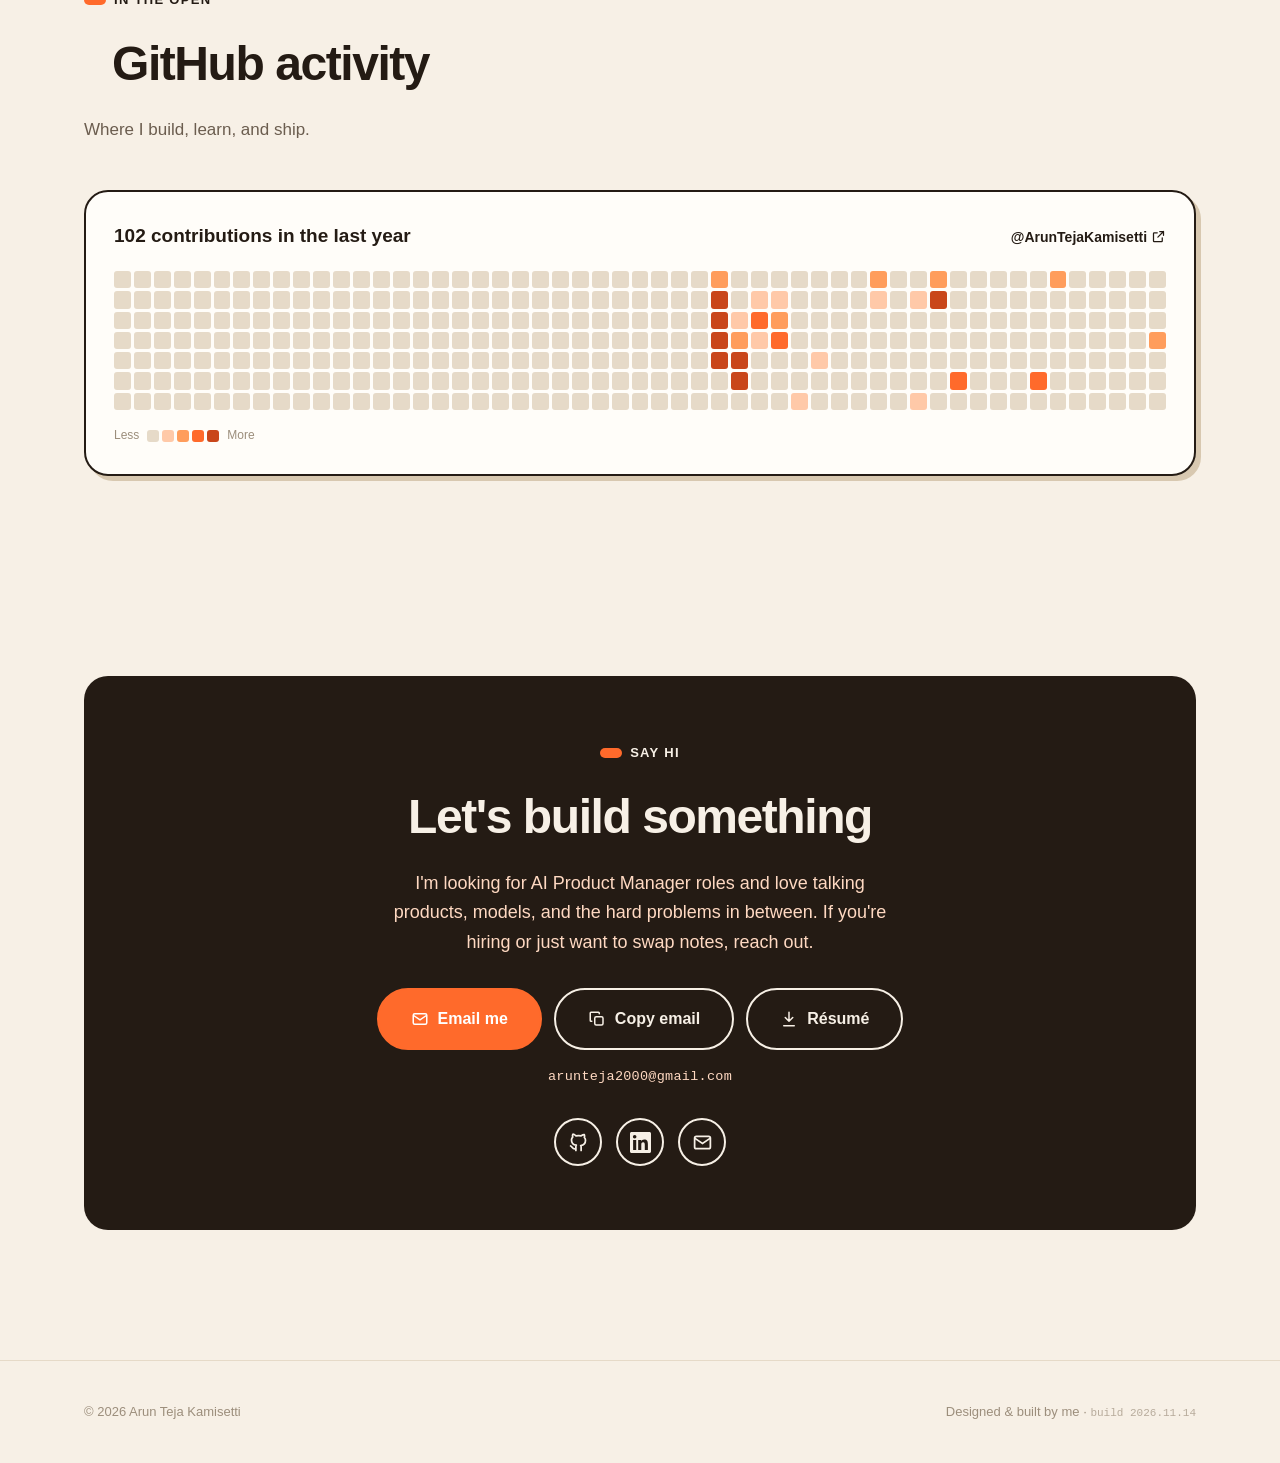
==== commit ffd533b0: "bug fixes 2" ====
--- a/index.html
+++ b/index.html
@@ -27,8 +27,8 @@
   <link rel="preconnect" href="https://fonts.googleapis.com" />
   <link rel="preconnect" href="https://fonts.gstatic.com" crossorigin />
   <link href="https://fonts.googleapis.com/css2?family=Inter:wght@400;500;600;700&family=Sora:wght@600;700;800&family=Space+Mono:wght@700&display=swap" rel="stylesheet" />
-  <link rel="stylesheet" href="styles.css?v=1794698256000" />
-  <link rel="stylesheet" href="companion.css?v=1794698256000" />
+  <link rel="stylesheet" href="styles.css?v=1794698727000" />
+  <link rel="stylesheet" href="companion.css?v=1794698727000" />
   <script type="application/ld+json" id="jsonld-person">
   {"@context":"https://schema.org","@type":"Person","name":"Arun Teja Kamisetti","jobTitle":"AI Product Manager","url":"https://aruntejakamisetti.github.io/","email":"mailto:arunteja2000@gmail.com","sameAs":["https://github.com/ArunTejaKamisetti","https://www.linkedin.com/in/aruntejakamisetti"],"knowsAbout":["AI Product Management","Product Strategy","Model Evaluation","User Research"],"alumniOf":["Indian Institute of Management Kozhikode","BMS College of Engineering"],"description":"Engineer-turned-PM building toward AI products people trust."}
   </script>
@@ -356,83 +356,108 @@
   "projects": [
     {
       "id": "cartis",
-      "title": "Cartis: agentic shopping assistant",
+      "title": "Cartis: AI shopping agent",
       "category": "AI product · Case competition",
       "icon": "ti-target-arrow",
-      "summary": "AI shopping agent: say what you need once, get three trusted picks. Built to cut returns.",
+      "summary": "Say what you need once, get three trusted picks. Fewer returns.",
       "metric": "Top 7% of 6,000+ teams",
       "tags": [
         "Product strategy",
-        "Customer discovery"
+        "Discovery",
+        "0 to 1"
       ],
       "type": "case-study",
       "link": "https://github.com/ArunTejaKamisetti/cartis",
       "mdFile": "cartis.md",
-      "details": "A buyer-side shopping agent for Indian shoppers: speak once, get three picks with the reasons. Review risk scoring, zero-form onboarding from order emails, and Pine Labs + Delhivery rails."
+      "details": "A buyer-side shopping agent for Indian shoppers: speak once, get three picks with the reasons. Review risk scoring, zero-form onboarding from order emails, and Pine Labs + Delhivery rails.",
+      "metrics": [
+        "Top 7% of 6,000+ teams",
+        "7+ API integrations"
+      ]
     },
     {
       "id": "agentic-ai-automation",
-      "title": "Agentic AI automation portfolio",
+      "title": "Agentic AI portfolio",
       "category": "Process redesign · AI",
       "icon": "ti-cpu",
-      "summary": "AI agents that take repetitive marketing and alumni work off people's plates, with human approval.",
-      "metric": "5 funnel stages automated",
+      "summary": "AI agents that run repetitive marketing and alumni work, with human sign-off.",
+      "metric": "5+ n8n agents",
       "tags": [
-        "Process improvement",
+        "Process redesign",
+        "Automation",
         "KPIs"
       ],
       "type": "case-study",
       "link": "https://github.com/ArunTejaKamisetti/agents_portfolio1",
       "mdFile": "agentic-ai-automation.md",
-      "details": "AlumniMatch (explainable 1:1 alumni invites), a multi-agent media assistant, an ad-script engine, a social publisher and a voice speed-to-lead agent."
+      "details": "AlumniMatch (explainable 1:1 alumni invites), a multi-agent media assistant, an ad-script engine, a social publisher and a voice speed-to-lead agent.",
+      "metrics": [
+        "5+ n8n agents",
+        "40+ tool integrations"
+      ]
     },
     {
       "id": "kampus-schedule",
       "title": "KampusSchedule",
       "category": "0 to 1 · Side project",
       "icon": "ti-school",
-      "summary": "One app replacing five campus tools for timetables, attendance, buses and meals. No sign-up.",
-      "metric": "5 tools → 1 app",
+      "summary": "One campus app for timetables, attendance, buses and meals. No sign-up.",
+      "metric": "500+ DAU",
       "tags": [
         "MVP",
-        "User research"
+        "User research",
+        "Retention"
       ],
       "type": "case-study",
       "link": "https://github.com/ArunTejaKamisetti/schedule-app",
       "mdFile": "kampus-schedule.md",
-      "details": "Syncs from the official timetable sheet, pushes alerts when a class changes, and finds common free time with friends."
+      "details": "Syncs from the official timetable sheet, pushes alerts when a class changes, and finds common free time with friends.",
+      "metrics": [
+        "500+ DAU",
+        "5 tools consolidated"
+      ]
     },
     {
       "id": "slm-evaluation",
       "title": "AI model due diligence",
       "category": "Consulting · Wipro",
       "icon": "ti-flask",
-      "summary": "Due diligence on ~220 AI models to pick the best fit for a client on cost, risk and value.",
+      "summary": "Picked the best-fit AI model for a client on cost, risk and value.",
       "metric": "93% projected cost savings",
       "tags": [
         "Due diligence",
-        "Cost-benefit"
+        "Cost-benefit",
+        "Responsible AI"
       ],
       "type": "case-study",
       "link": "#",
       "cover": "",
-      "details": "During my Wipro Consulting internship I owned the evaluation that took a field of ~220 small language models down to the one that actually fit the client's constraints. I built a scoring rubric across capability, latency, cost, and safety, ran structured comparisons, and designed a guardrails layer to keep outputs on-policy. The real lesson: picking a model is a product decision in disguise — the 'best' benchmark score loses to the model that fits the user, the budget, and the risk tolerance. The work unlocked 93% projected cost savings for the client."
+      "details": "During my Wipro Consulting internship I owned the evaluation that took a field of ~220 small language models down to the one that actually fit the client's constraints. I built a scoring rubric across capability, latency, cost, and safety, ran structured comparisons, and designed a guardrails layer to keep outputs on-policy. The real lesson: picking a model is a product decision in disguise — the 'best' benchmark score loses to the model that fits the user, the budget, and the risk tolerance. The work unlocked 93% projected cost savings for the client.",
+      "metrics": [
+        "93% projected cost savings",
+        "220+ models evaluated"
+      ]
     },
     {
       "id": "audience-brand-match",
       "title": "Audience Brand Match",
       "category": "0 to 1 · Wipro",
       "icon": "ti-target-arrow",
-      "summary": "Brand-to-ad match tool for TV ad sales teams, taken from a blank page to a full BRD.",
+      "summary": "Brand-to-ad match tool for TV ad sales, from blank page to BRD.",
       "metric": "USD 10 mn+ revenue upside",
       "tags": [
         "0 to 1",
-        "BRD"
+        "BRD",
+        "Market research"
       ],
       "type": "case-study",
       "link": "#",
       "cover": "",
-      "details": "A greenfield concept to match audiences with the right brands. I led discovery, framed the core problem and target users, and translated it into a complete Business Requirements Document — scope, user stories, success metrics, and a prioritized path to a first version. It sharpened how I cut a fuzzy idea into something a team can actually build. Sized at USD 10 mn+ revenue upside and 20% faster pitch prep for ad sales teams."
+      "details": "A greenfield concept to match audiences with the right brands. I led discovery, framed the core problem and target users, and translated it into a complete Business Requirements Document — scope, user stories, success metrics, and a prioritized path to a first version. It sharpened how I cut a fuzzy idea into something a team can actually build. Sized at USD 10 mn+ revenue upside and 20% faster pitch prep for ad sales teams.",
+      "metrics": [
+        "USD 10 mn+ revenue upside",
+        "20% faster pitch prep"
+      ]
     }
   ],
   "decks": [
@@ -481,7 +506,7 @@
 }
   </script>
 
-  <script src="app.js?v=1794698256000"></script>
-  <script src="companion.js?v=1794698256000"></script>
+  <script src="app.js?v=1794698727000"></script>
+  <script src="companion.js?v=1794698727000"></script>
 </body>
 </html>
--- a/styles.css
+++ b/styles.css
@@ -319,3 +319,6 @@
 #projects-grid .card__links{margin-top:auto;}
 .card__link--gh{font-size:13px;font-weight:600;color:var(--ink-faint);border:1.5px solid var(--line-strong);border-radius:var(--radius-pill);padding:4px 12px;}
 .card__link--gh:hover{color:var(--peach);border-color:var(--peach);}
+/* two metric pills per work card */
+.card__metrics{display:flex;flex-wrap:wrap;gap:8px;margin-bottom:16px;}
+.card__metrics .card__metric{margin-bottom:0;padding:5px 12px;font-size:12.5px;}
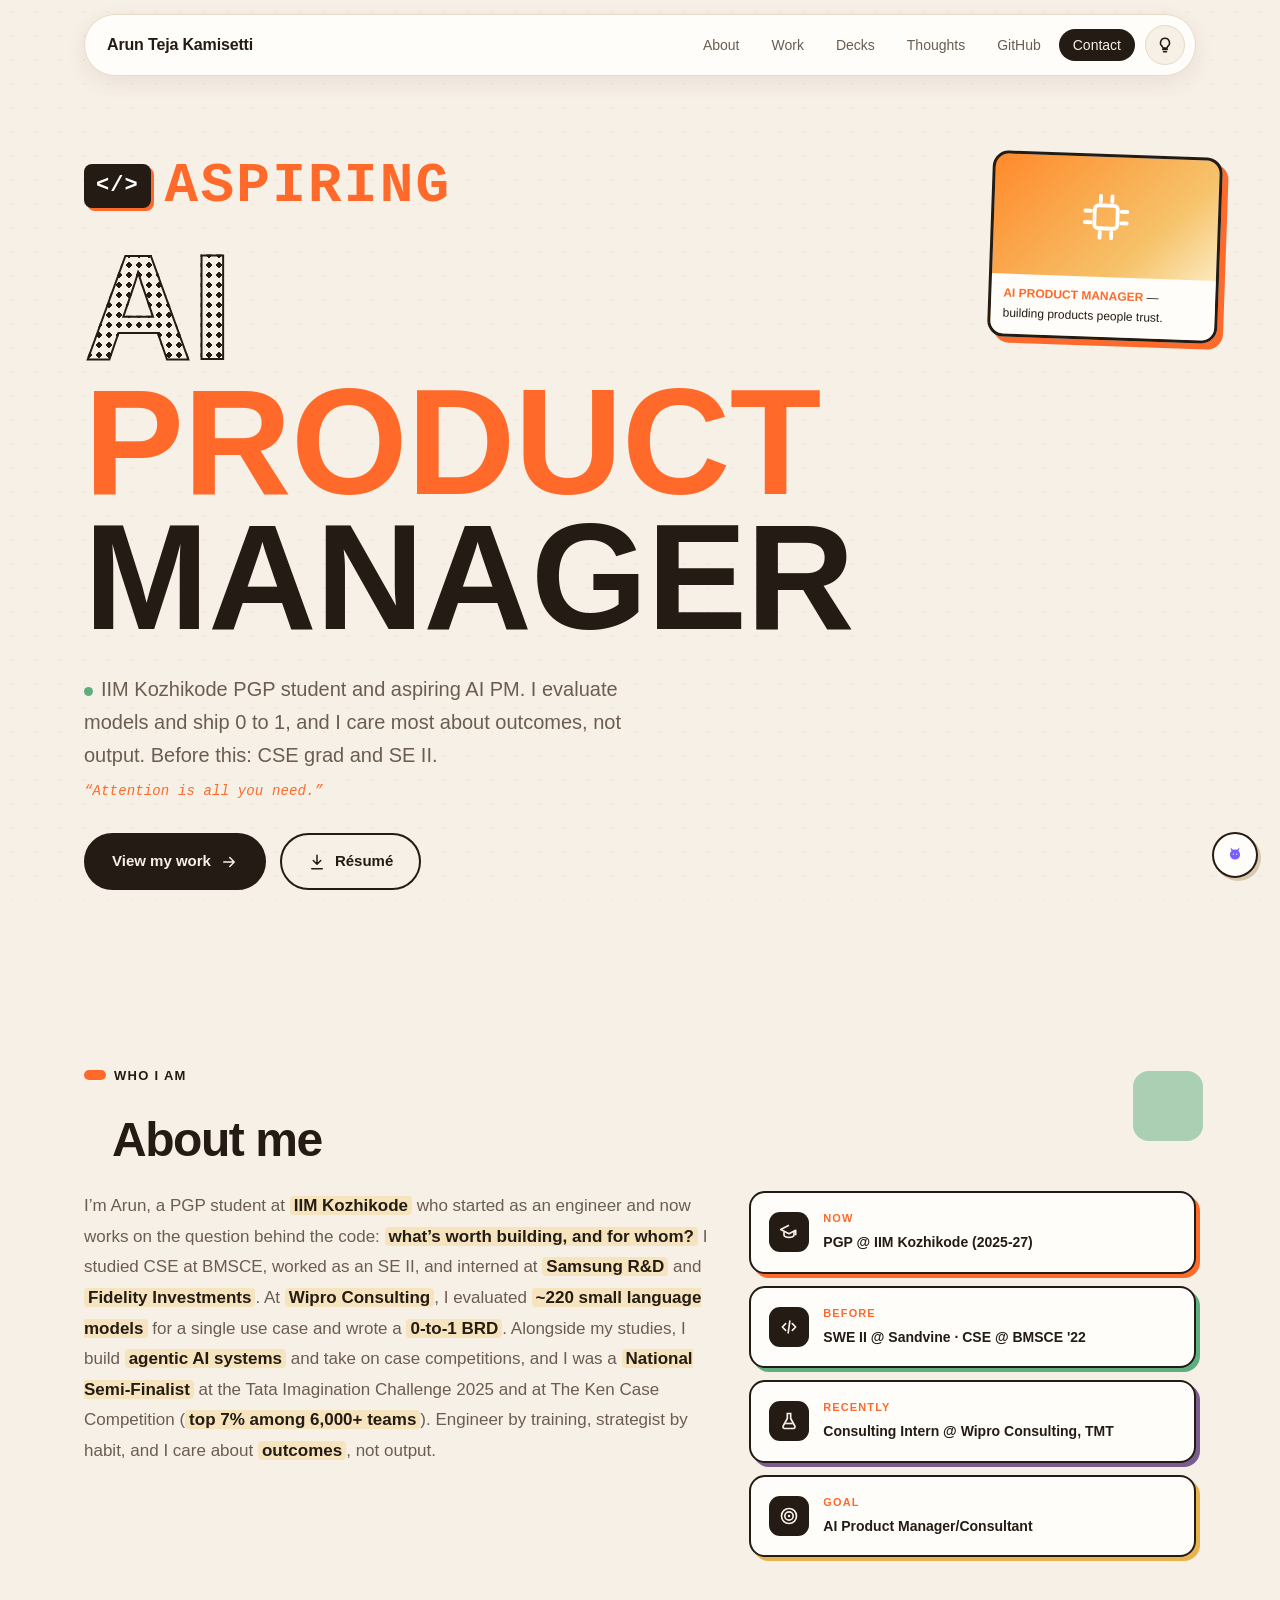
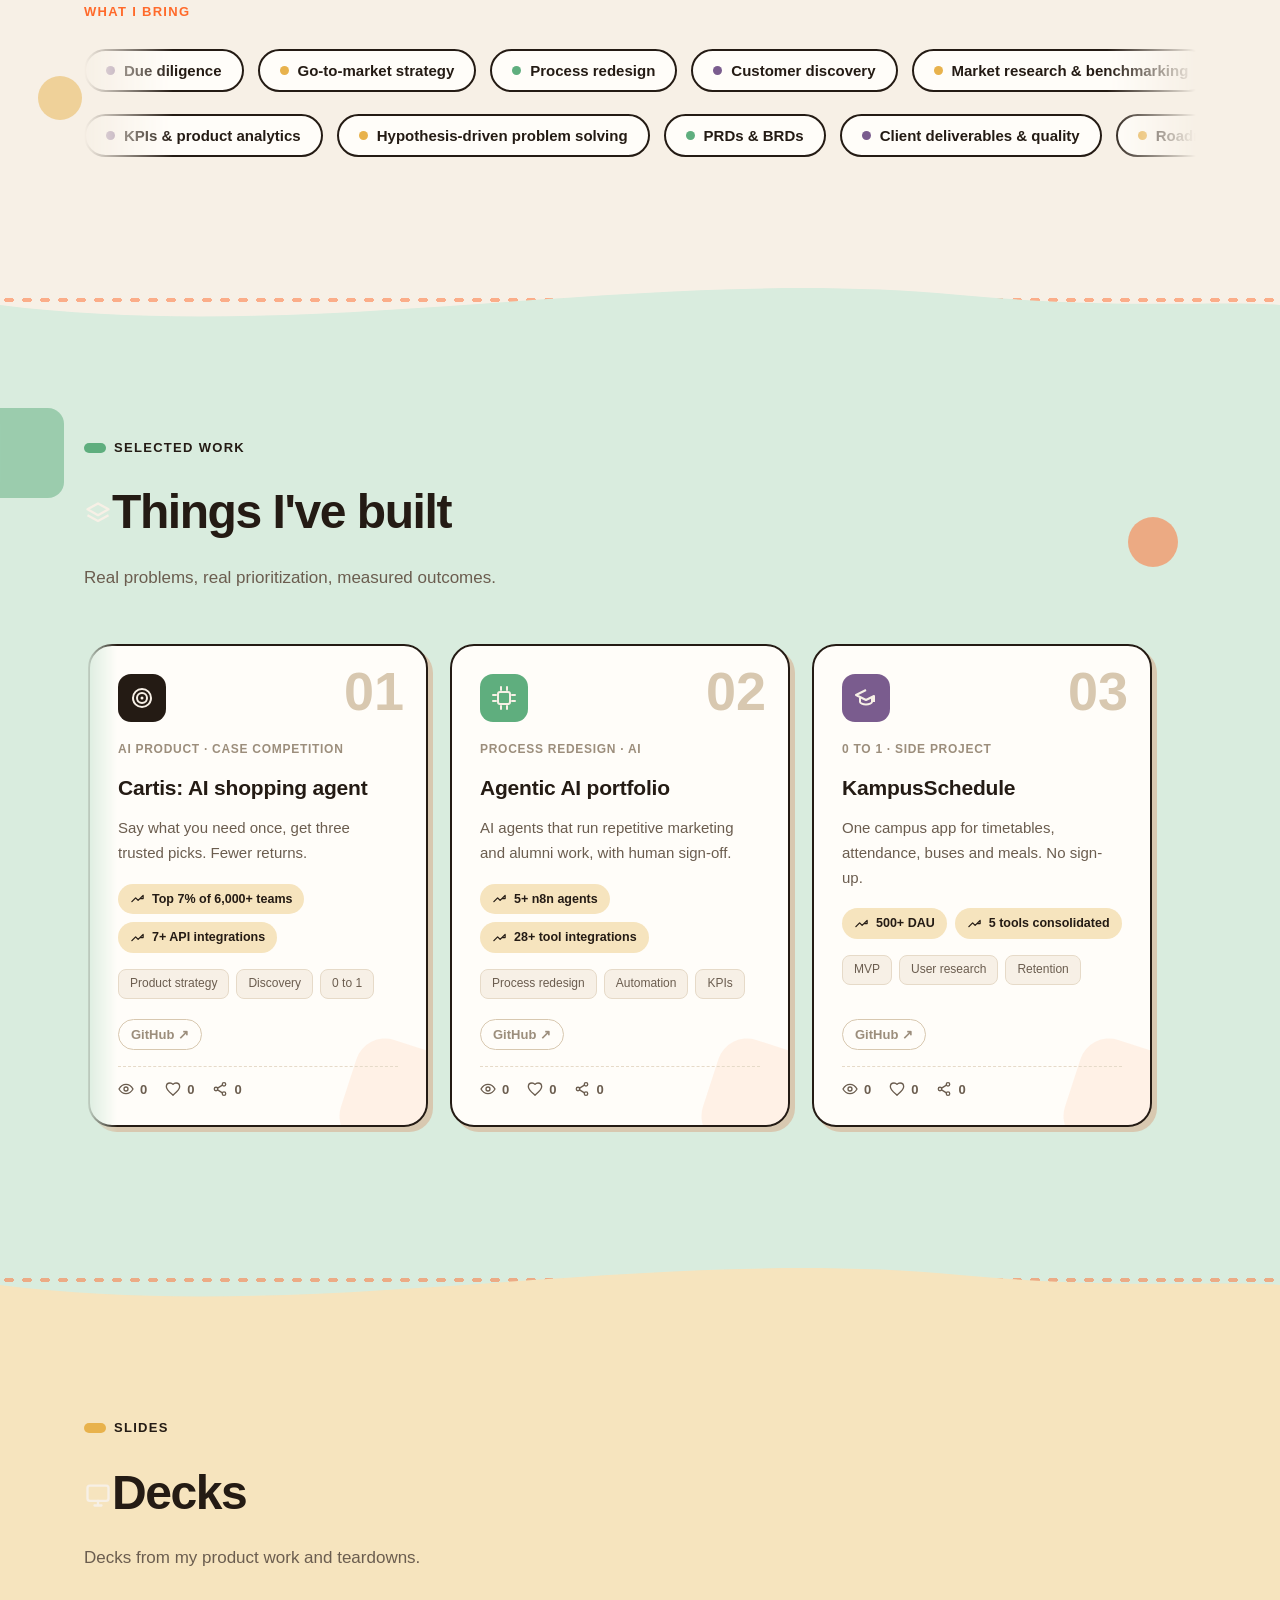
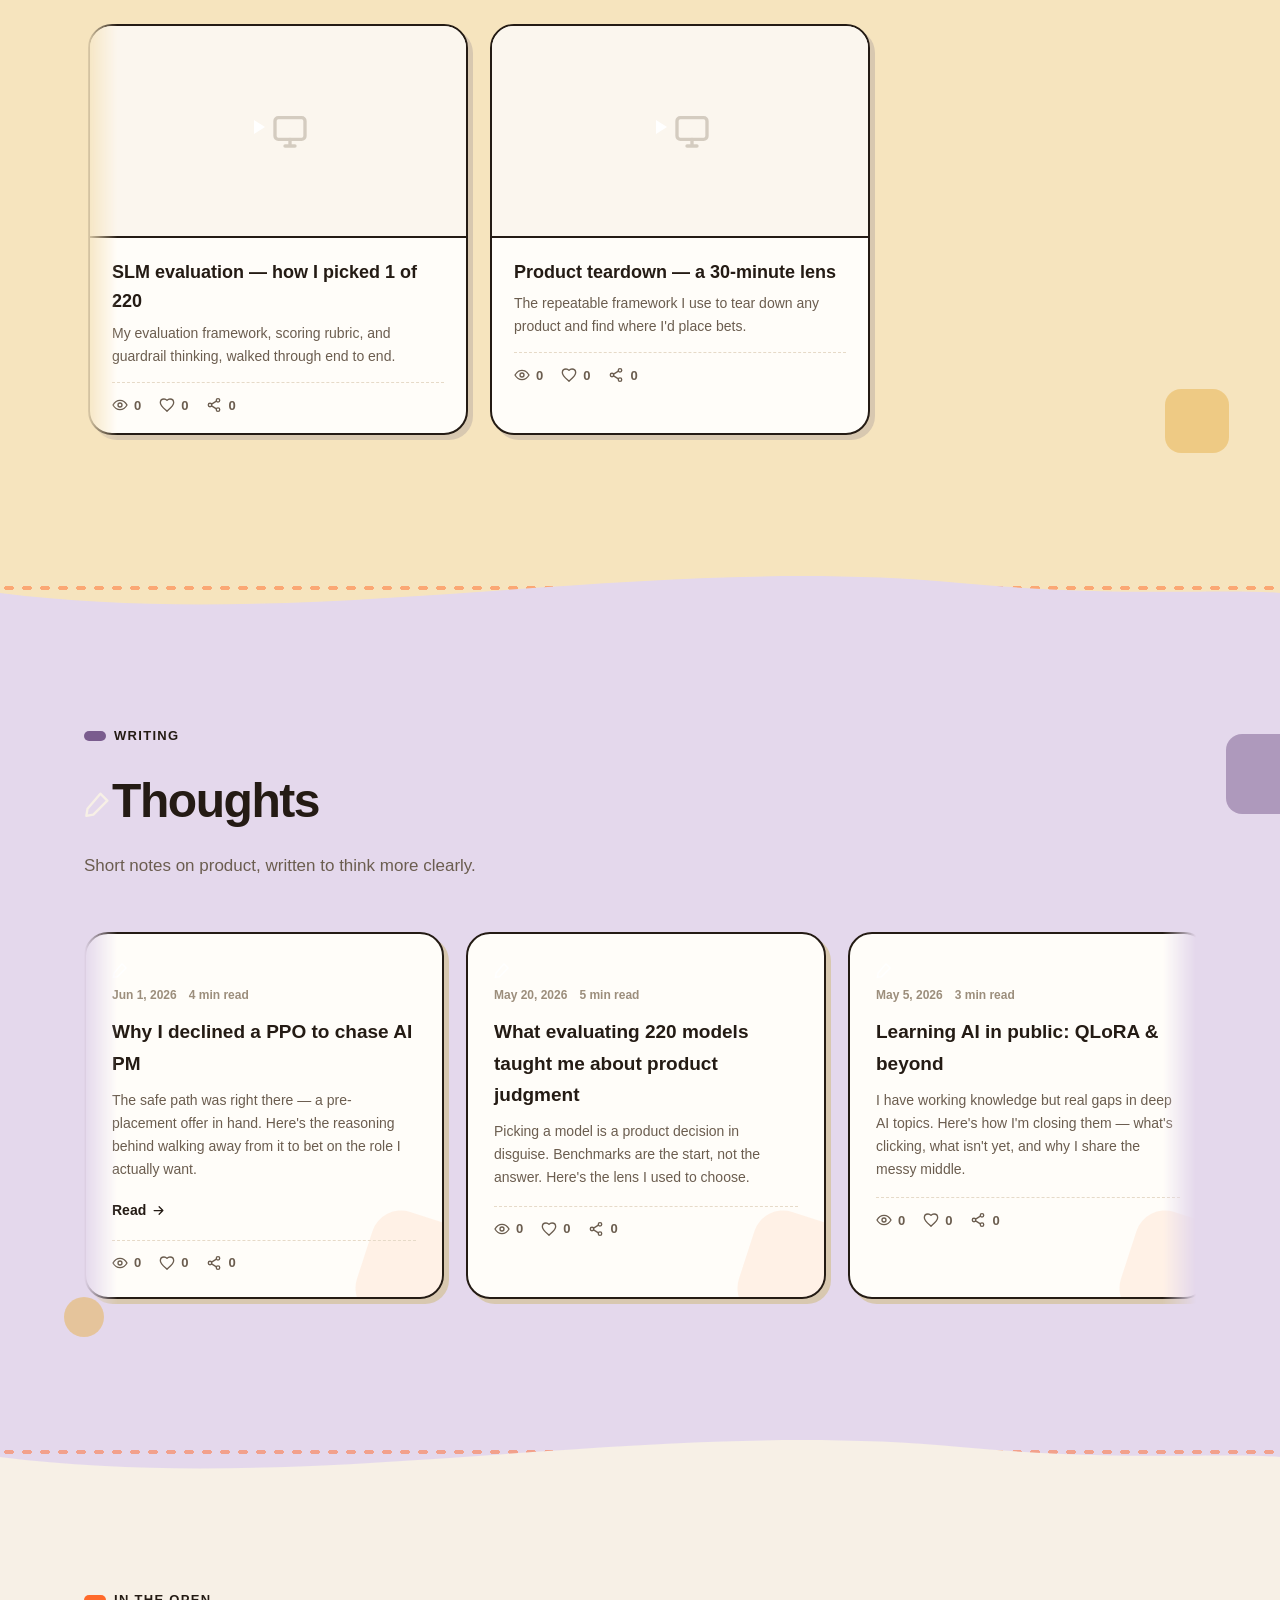
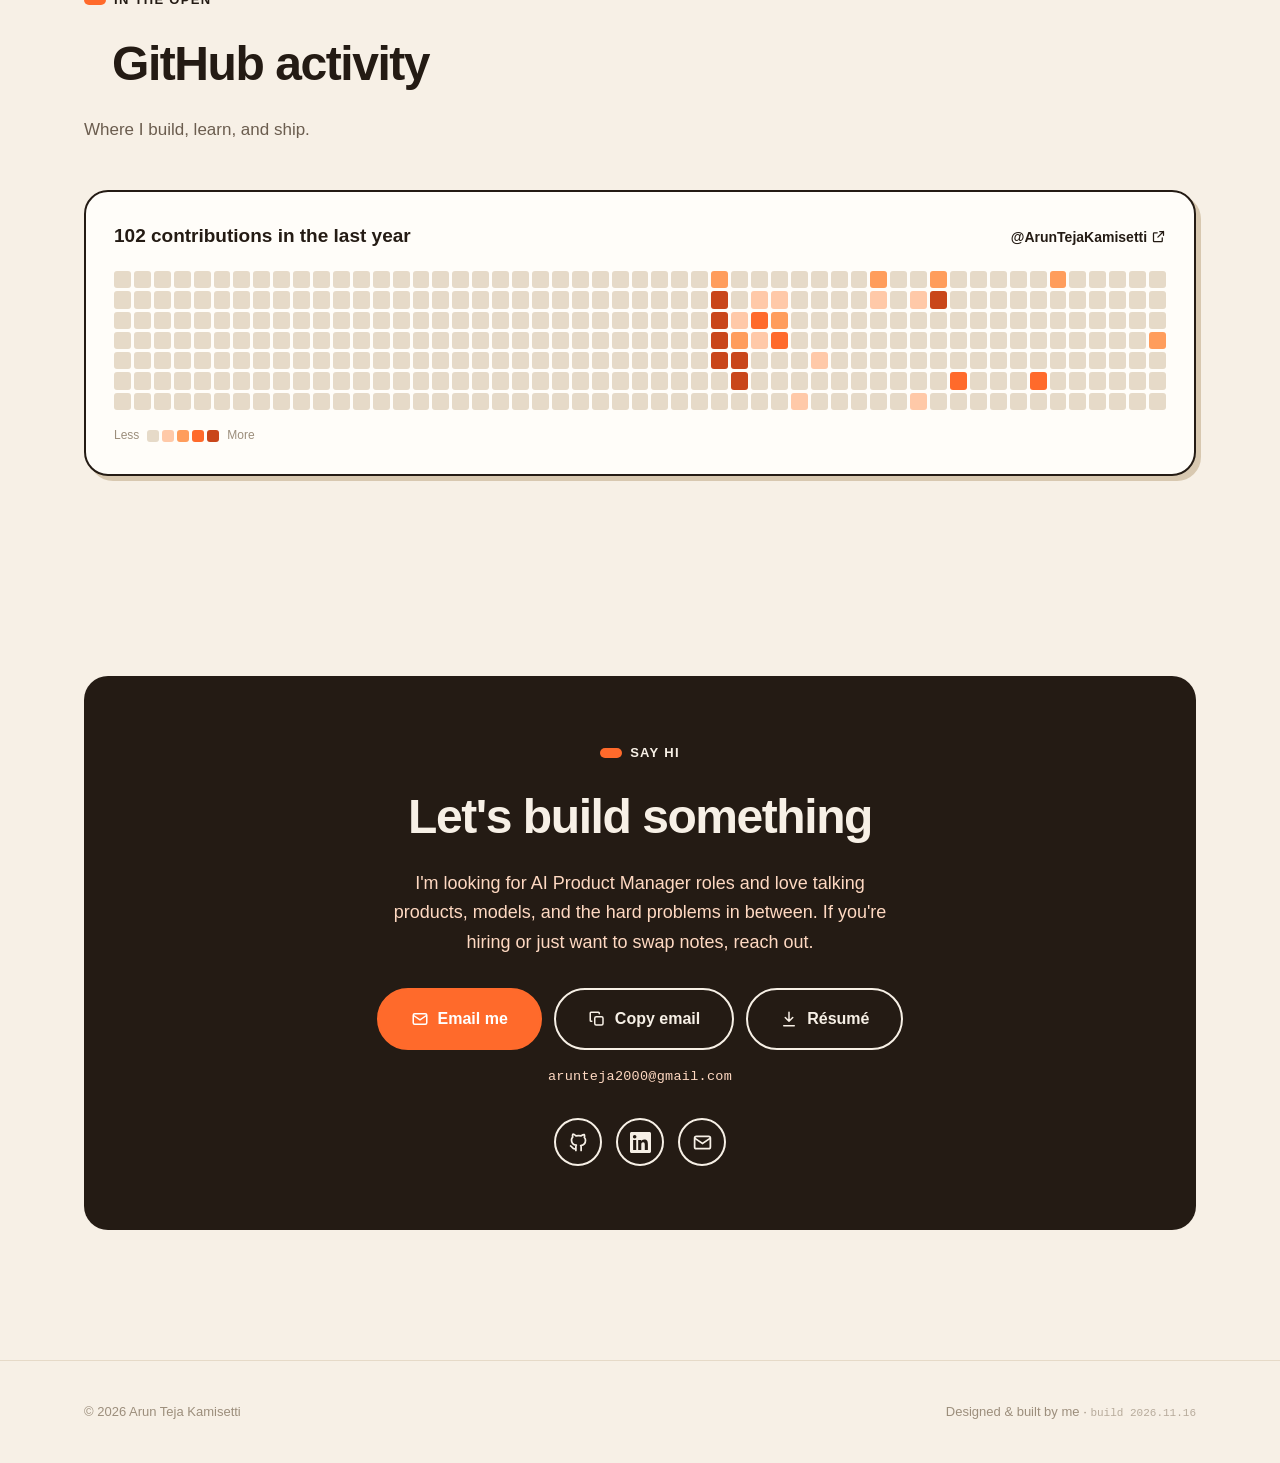
==== commit 2816224f: "removed 2 cards from projects" ====
--- a/index.html
+++ b/index.html
@@ -27,8 +27,8 @@
   <link rel="preconnect" href="https://fonts.googleapis.com" />
   <link rel="preconnect" href="https://fonts.gstatic.com" crossorigin />
   <link href="https://fonts.googleapis.com/css2?family=Inter:wght@400;500;600;700&family=Sora:wght@600;700;800&family=Space+Mono:wght@700&display=swap" rel="stylesheet" />
-  <link rel="stylesheet" href="styles.css?v=1794698727000" />
-  <link rel="stylesheet" href="companion.css?v=1794698727000" />
+  <link rel="stylesheet" href="styles.css?v=1794853275582" />
+  <link rel="stylesheet" href="companion.css?v=1794853275582" />
   <script type="application/ld+json" id="jsonld-person">
   {"@context":"https://schema.org","@type":"Person","name":"Arun Teja Kamisetti","jobTitle":"AI Product Manager","url":"https://aruntejakamisetti.github.io/","email":"mailto:arunteja2000@gmail.com","sameAs":["https://github.com/ArunTejaKamisetti","https://www.linkedin.com/in/aruntejakamisetti"],"knowsAbout":["AI Product Management","Product Strategy","Model Evaluation","User Research"],"alumniOf":["Indian Institute of Management Kozhikode","BMS College of Engineering"],"description":"Engineer-turned-PM building toward AI products people trust."}
   </script>
@@ -200,7 +200,7 @@
     <div class="container footer__inner">
       <span id="footer-name">© Arun Teja Kamisetti</span>
       <span class="visitors" id="visitors" title="People who've visited this site"><svg class="ico" width="15" height="15"><use href="#i-eye"/></svg> <span id="visitor-count" class="visitors__n">—</span> visitors</span>
-      <span class="footer__meta">Designed &amp; built by me · <span class="footer__build">build 2026.11.14</span></span>
+      <span class="footer__meta">Designed &amp; built by me · <span class="footer__build">build 2026.11.16</span></span>
     </div>
   </footer>
 
@@ -416,48 +416,6 @@
         "500+ DAU",
         "5 tools consolidated"
       ]
-    },
-    {
-      "id": "slm-evaluation",
-      "title": "AI model due diligence",
-      "category": "Consulting · Wipro",
-      "icon": "ti-flask",
-      "summary": "Picked the best-fit AI model for a client on cost, risk and value.",
-      "metric": "93% projected cost savings",
-      "tags": [
-        "Due diligence",
-        "Cost-benefit",
-        "Responsible AI"
-      ],
-      "type": "case-study",
-      "link": "#",
-      "cover": "",
-      "details": "During my Wipro Consulting internship I owned the evaluation that took a field of ~220 small language models down to the one that actually fit the client's constraints. I built a scoring rubric across capability, latency, cost, and safety, ran structured comparisons, and designed a guardrails layer to keep outputs on-policy. The real lesson: picking a model is a product decision in disguise — the 'best' benchmark score loses to the model that fits the user, the budget, and the risk tolerance. The work unlocked 93% projected cost savings for the client.",
-      "metrics": [
-        "93% projected cost savings",
-        "220+ models evaluated"
-      ]
-    },
-    {
-      "id": "audience-brand-match",
-      "title": "Audience Brand Match",
-      "category": "0 to 1 · Wipro",
-      "icon": "ti-target-arrow",
-      "summary": "Brand-to-ad match tool for TV ad sales, from blank page to BRD.",
-      "metric": "USD 10 mn+ revenue upside",
-      "tags": [
-        "0 to 1",
-        "BRD",
-        "Market research"
-      ],
-      "type": "case-study",
-      "link": "#",
-      "cover": "",
-      "details": "A greenfield concept to match audiences with the right brands. I led discovery, framed the core problem and target users, and translated it into a complete Business Requirements Document — scope, user stories, success metrics, and a prioritized path to a first version. It sharpened how I cut a fuzzy idea into something a team can actually build. Sized at USD 10 mn+ revenue upside and 20% faster pitch prep for ad sales teams.",
-      "metrics": [
-        "USD 10 mn+ revenue upside",
-        "20% faster pitch prep"
-      ]
     }
   ],
   "decks": [
@@ -506,7 +464,7 @@
 }
   </script>
 
-  <script src="app.js?v=1794698727000"></script>
-  <script src="companion.js?v=1794698727000"></script>
+  <script src="app.js?v=1794853275582"></script>
+  <script src="companion.js?v=1794853275582"></script>
 </body>
 </html>
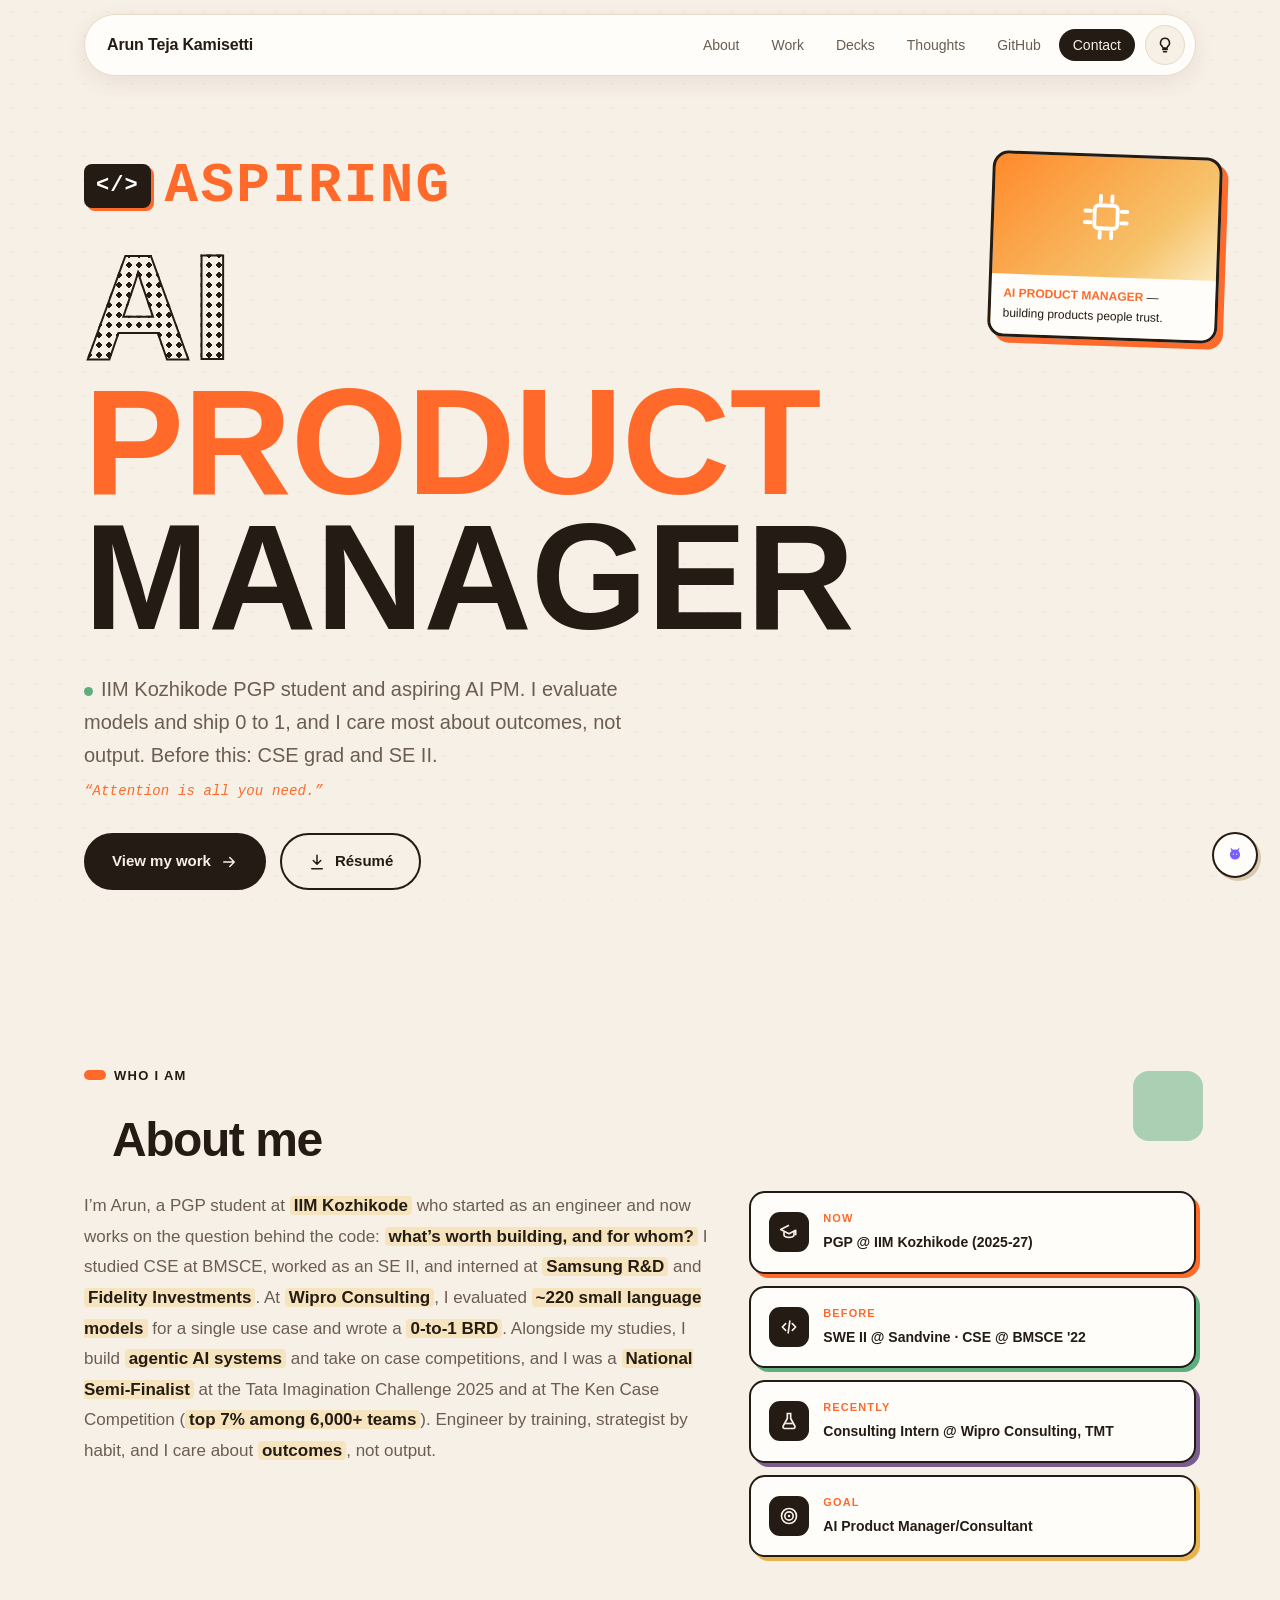
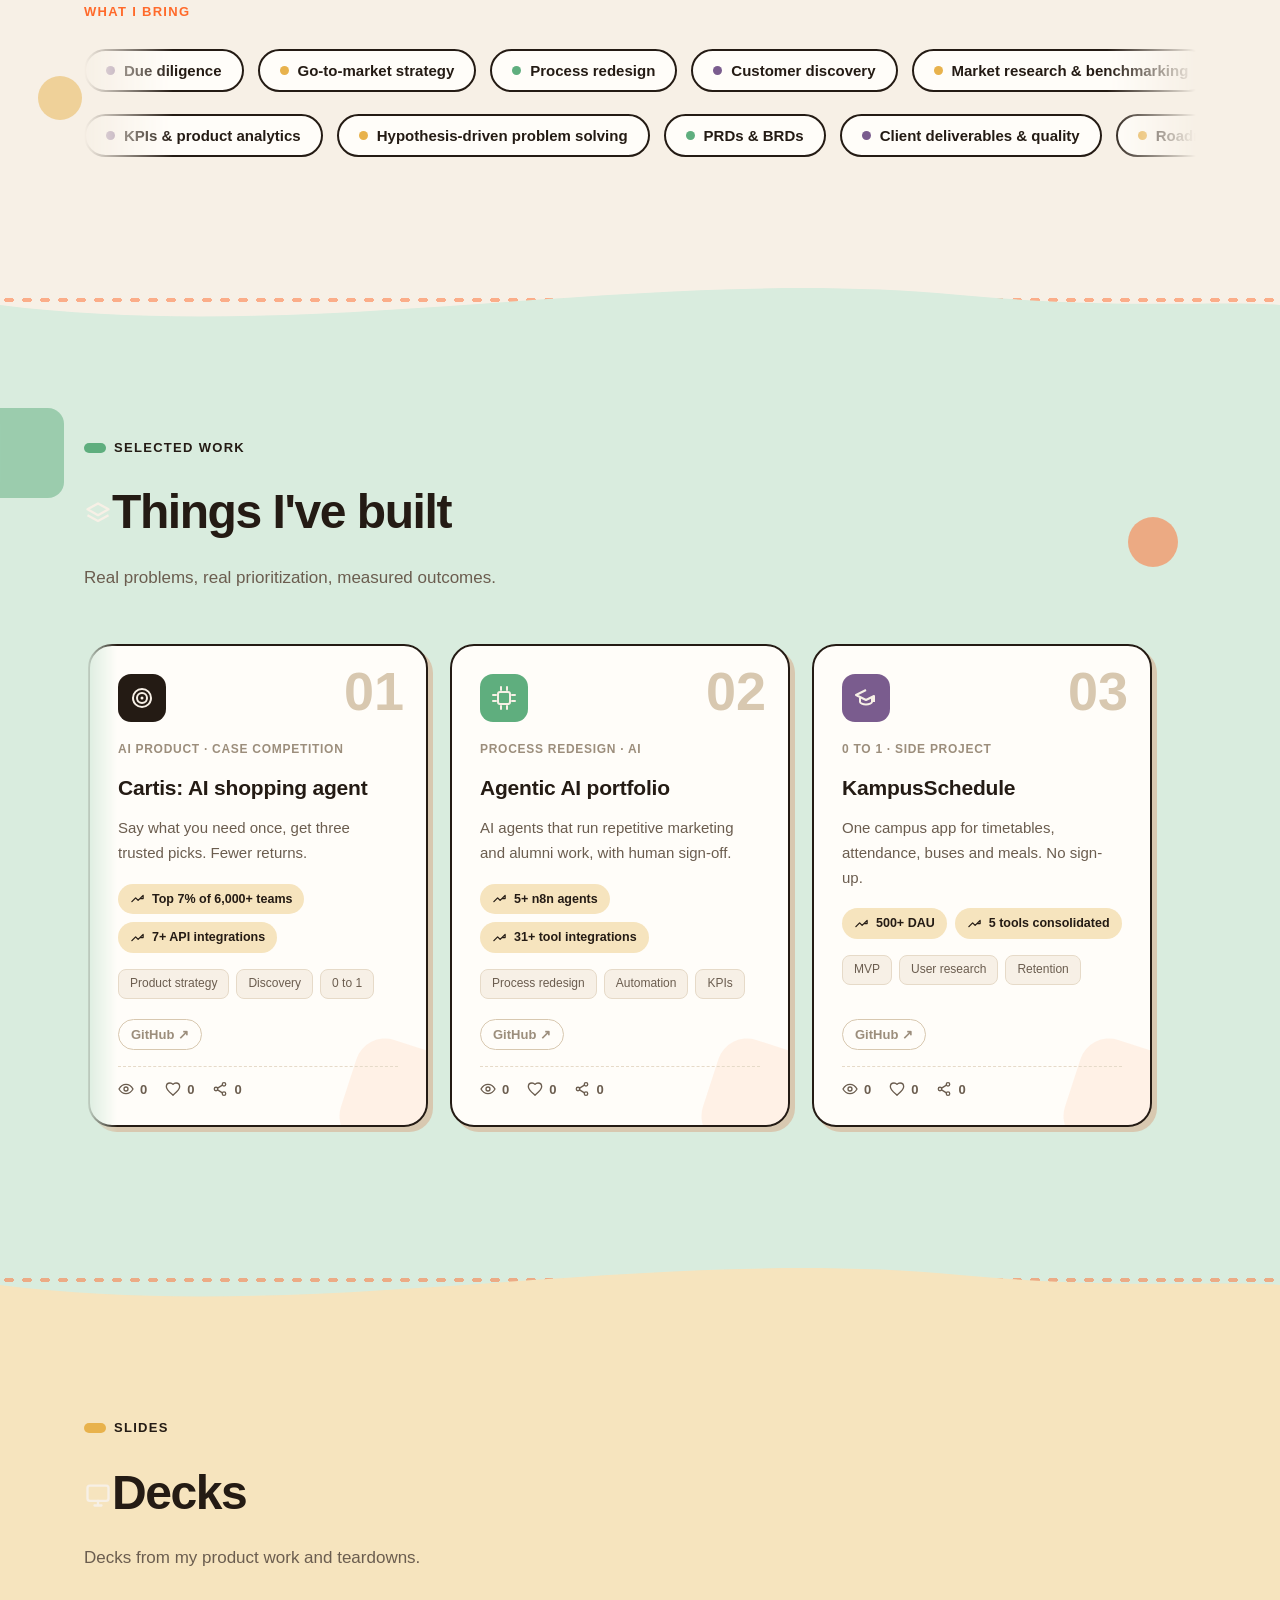
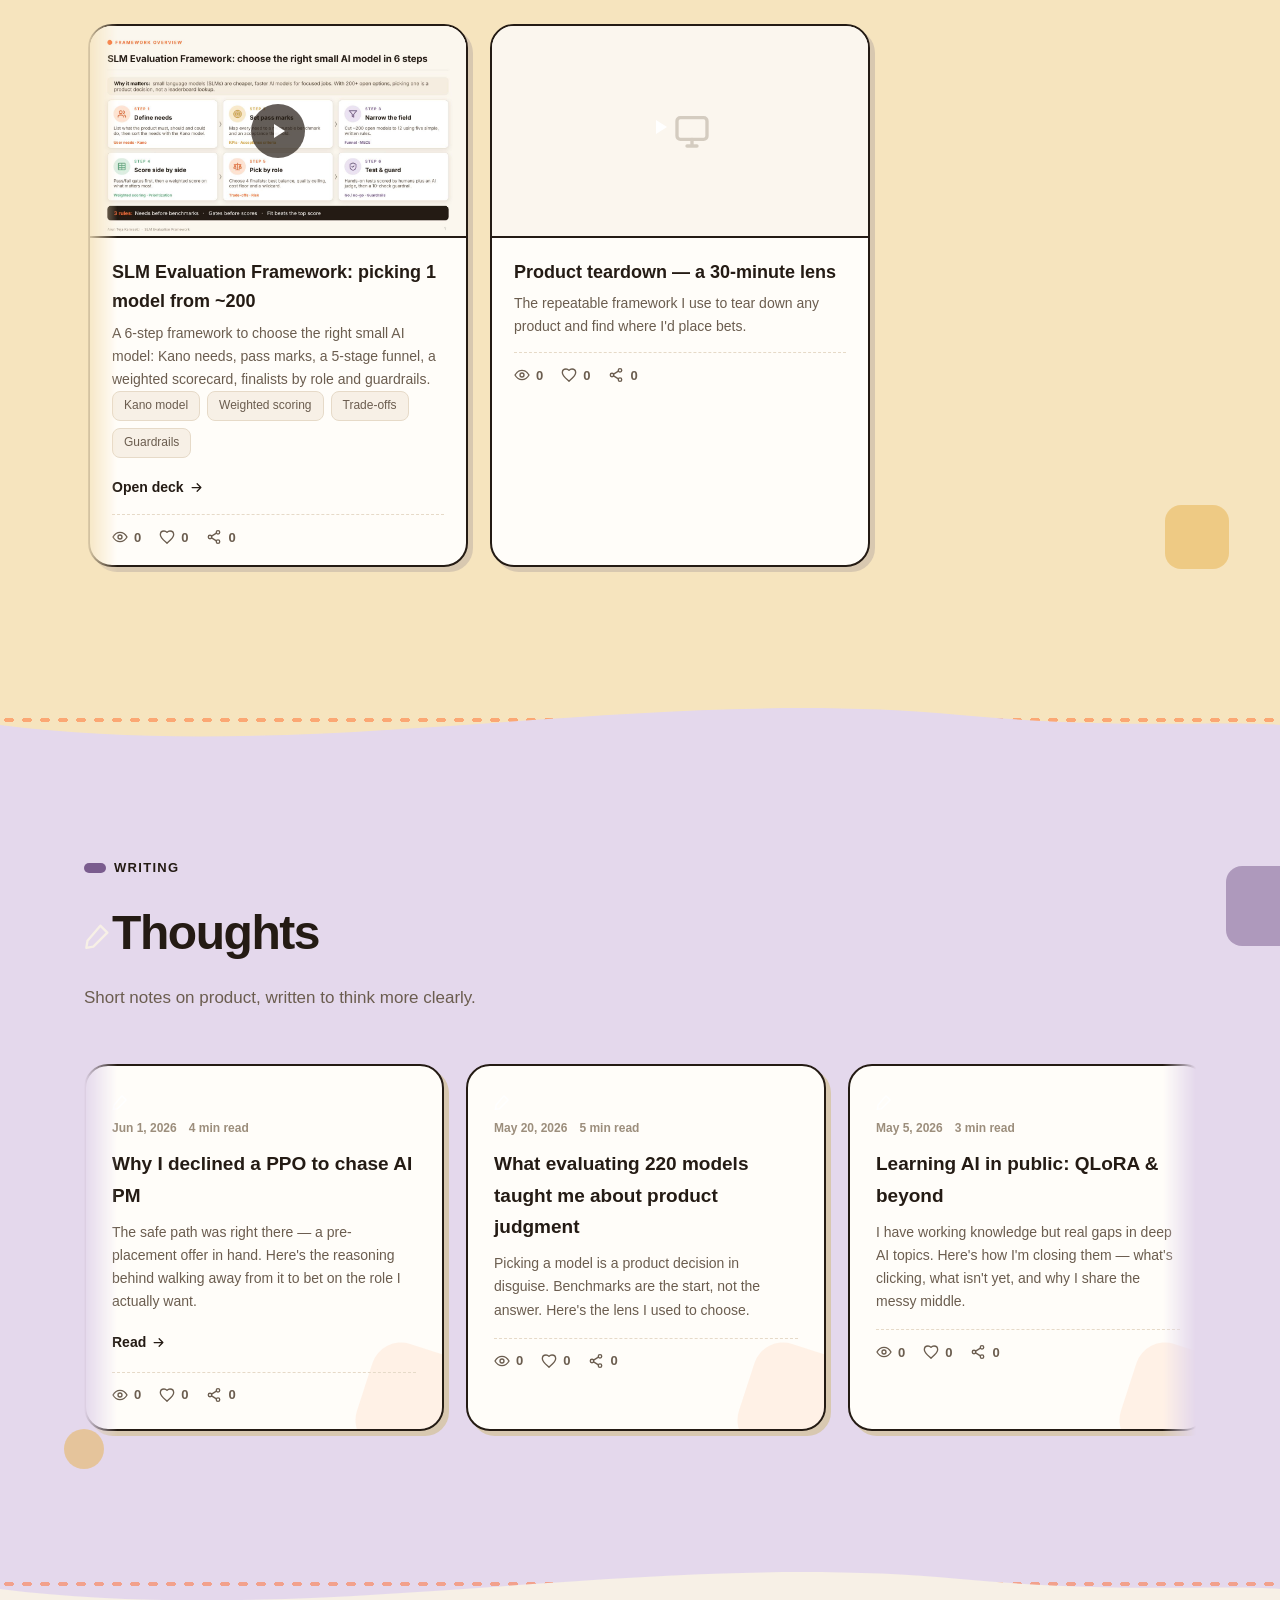
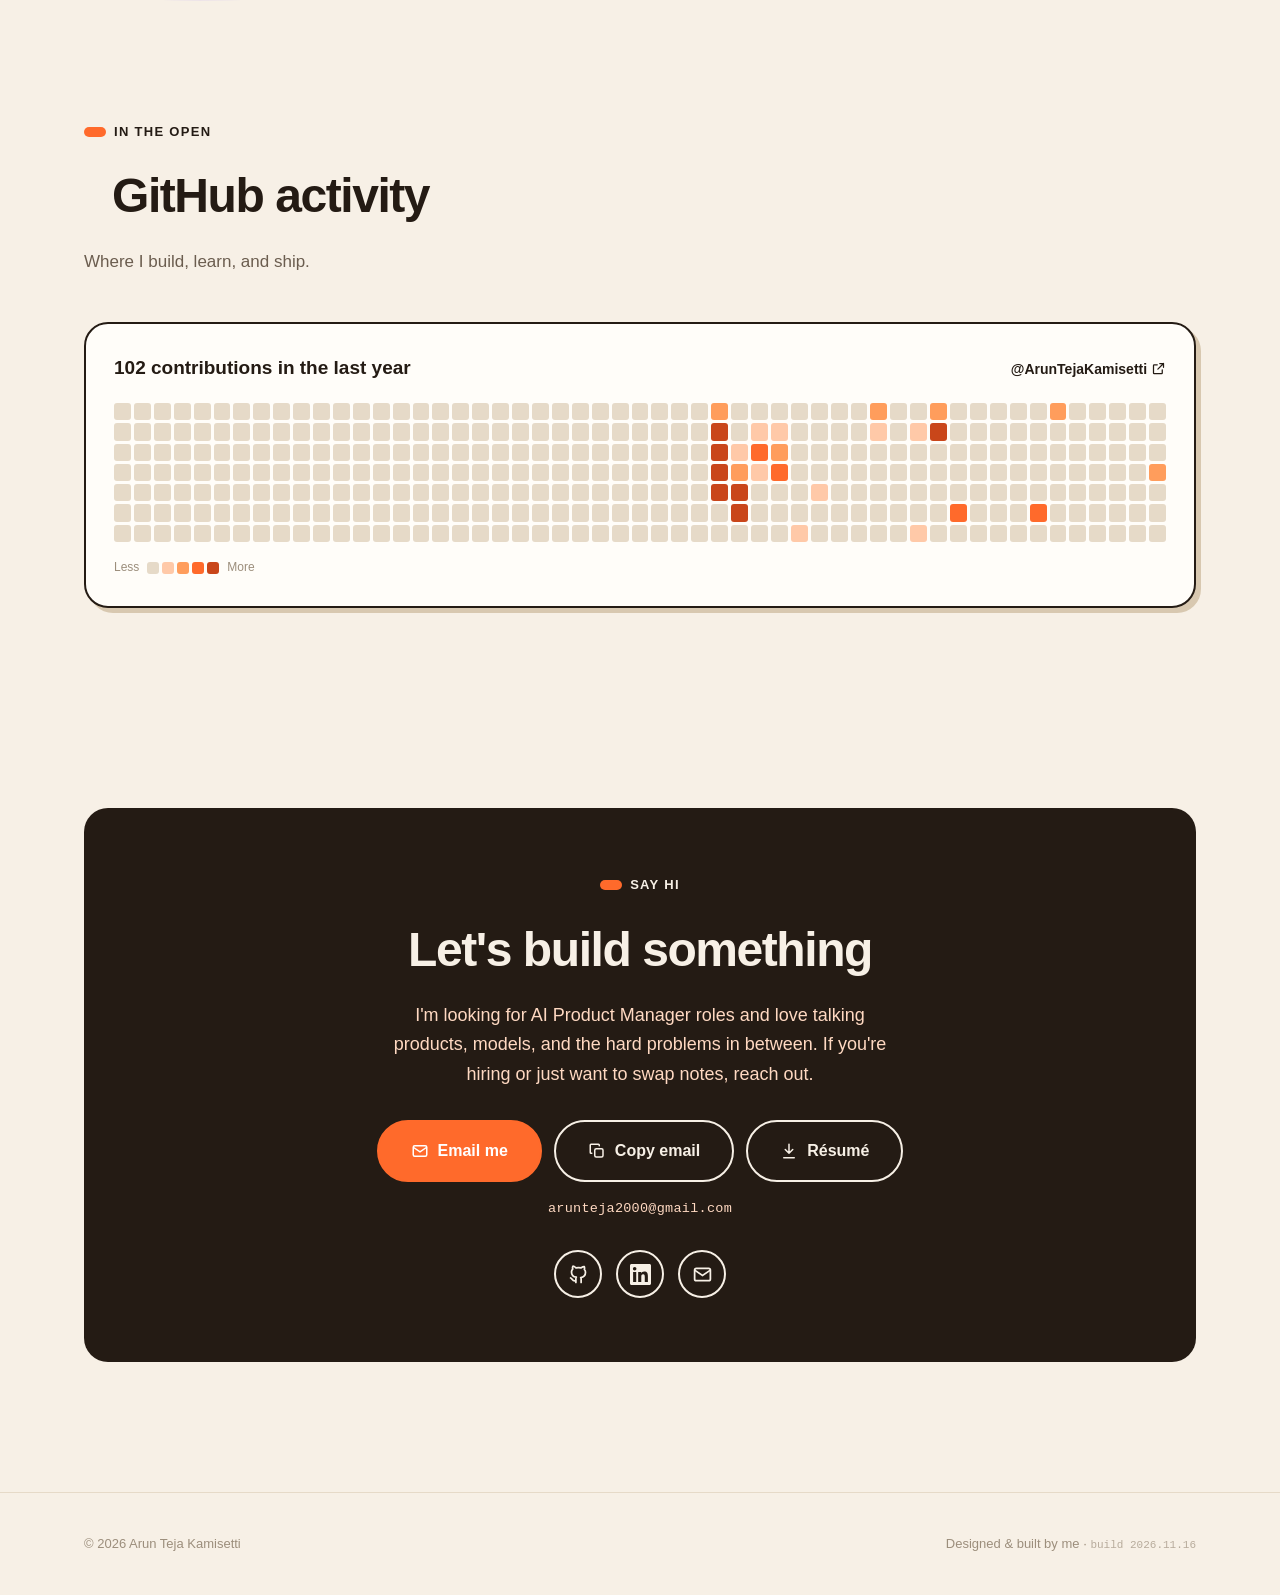
==== commit 1688cd22: "fixed bugs" ====
--- a/index.html
+++ b/index.html
@@ -27,7 +27,7 @@
   <link rel="preconnect" href="https://fonts.googleapis.com" />
   <link rel="preconnect" href="https://fonts.gstatic.com" crossorigin />
   <link href="https://fonts.googleapis.com/css2?family=Inter:wght@400;500;600;700&family=Sora:wght@600;700;800&family=Space+Mono:wght@700&display=swap" rel="stylesheet" />
-  <link rel="stylesheet" href="styles.css?v=1794853275582" />
+  <link rel="stylesheet" href="styles.css?v=1794853423412" />
   <link rel="stylesheet" href="companion.css?v=1794853275582" />
   <script type="application/ld+json" id="jsonld-person">
   {"@context":"https://schema.org","@type":"Person","name":"Arun Teja Kamisetti","jobTitle":"AI Product Manager","url":"https://aruntejakamisetti.github.io/","email":"mailto:arunteja2000@gmail.com","sameAs":["https://github.com/ArunTejaKamisetti","https://www.linkedin.com/in/aruntejakamisetti"],"knowsAbout":["AI Product Management","Product Strategy","Model Evaluation","User Research"],"alumniOf":["Indian Institute of Management Kozhikode","BMS College of Engineering"],"description":"Engineer-turned-PM building toward AI products people trust."}
@@ -420,10 +420,18 @@
   ],
   "decks": [
     {
-      "title": "SLM evaluation — how I picked 1 of 220",
-      "description": "My evaluation framework, scoring rubric, and guardrail thinking, walked through end to end.",
+      "title": "SLM Evaluation Framework: picking 1 model from ~200",
+      "description": "A 6-step framework to choose the right small AI model: Kano needs, pass marks, a 5-stage funnel, a weighted scorecard, finalists by role and guardrails.",
       "embedUrl": "",
-      "thumbnail": ""
+      "thumbnail": "assets/decks/SLM_Evaluation_Framework.jpg",
+      "id": "slm-evaluation-framework",
+      "tags": [
+        "Kano model",
+        "Weighted scoring",
+        "Trade-offs",
+        "Guardrails"
+      ],
+      "file": "assets/decks/SLM_Evaluation_Framework.pdf"
     },
     {
       "title": "Product teardown — a 30-minute lens",
@@ -464,7 +472,7 @@
 }
   </script>
 
-  <script src="app.js?v=1794853275582"></script>
+  <script src="app.js?v=1794853423412"></script>
   <script src="companion.js?v=1794853275582"></script>
 </body>
 </html>
--- a/styles.css
+++ b/styles.css
@@ -322,3 +322,10 @@
 /* two metric pills per work card */
 .card__metrics{display:flex;flex-wrap:wrap;gap:8px;margin-bottom:16px;}
 .card__metrics .card__metric{margin-bottom:0;padding:5px 12px;font-size:12.5px;}
+
+/* deck thumbnail preview (PDF decks) */
+.deck__thumb{position:relative;display:block;width:100%;height:100%;}
+.deck__thumb img{width:100%;height:100%;object-fit:cover;object-position:top;display:block;transition:transform .35s var(--ease);}
+.deck__thumb .deck__play{position:absolute;left:50%;top:50%;transform:translate(-50%,-50%);width:54px;height:54px;border-radius:50%;background:rgba(36,27,20,.78);display:flex;align-items:center;justify-content:center;opacity:.9;transition:opacity .25s;}
+.deck:hover .deck__thumb img{transform:scale(1.03);}
+.deck:hover .deck__thumb .deck__play{opacity:1;}
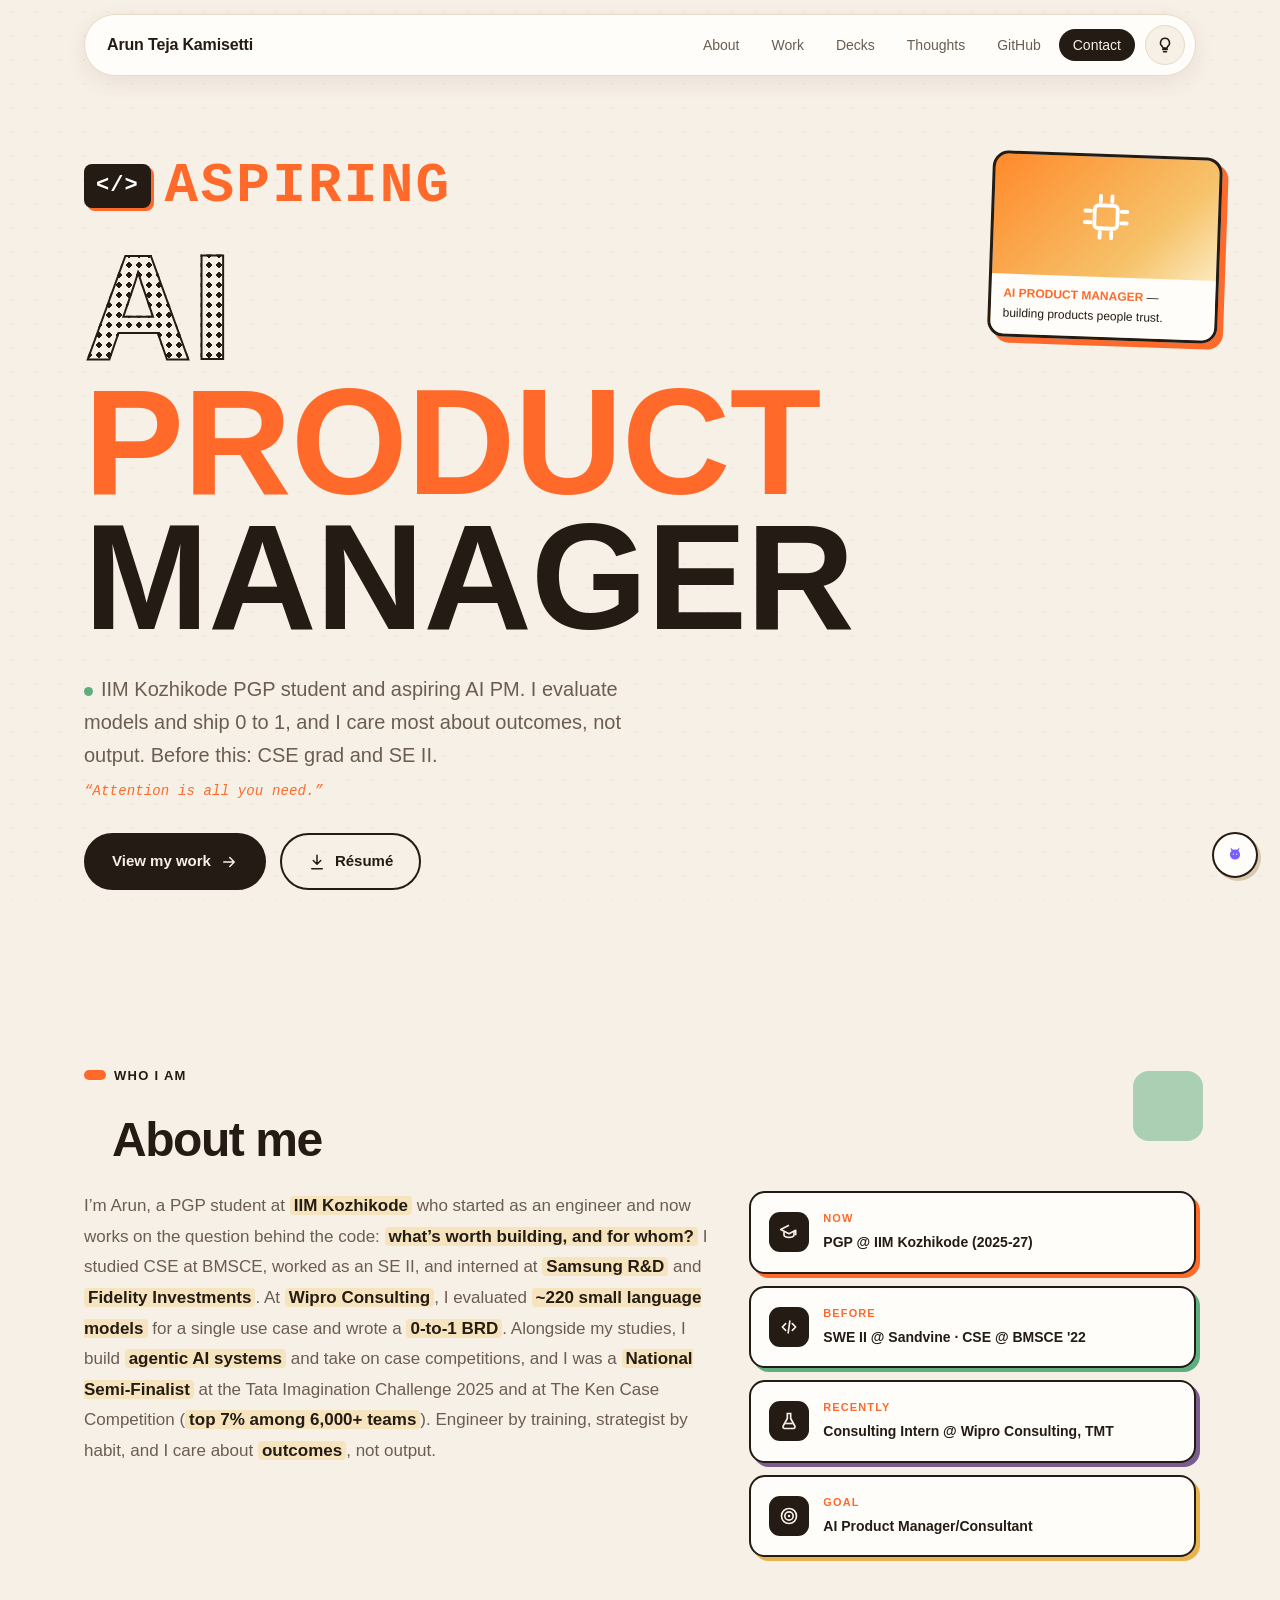
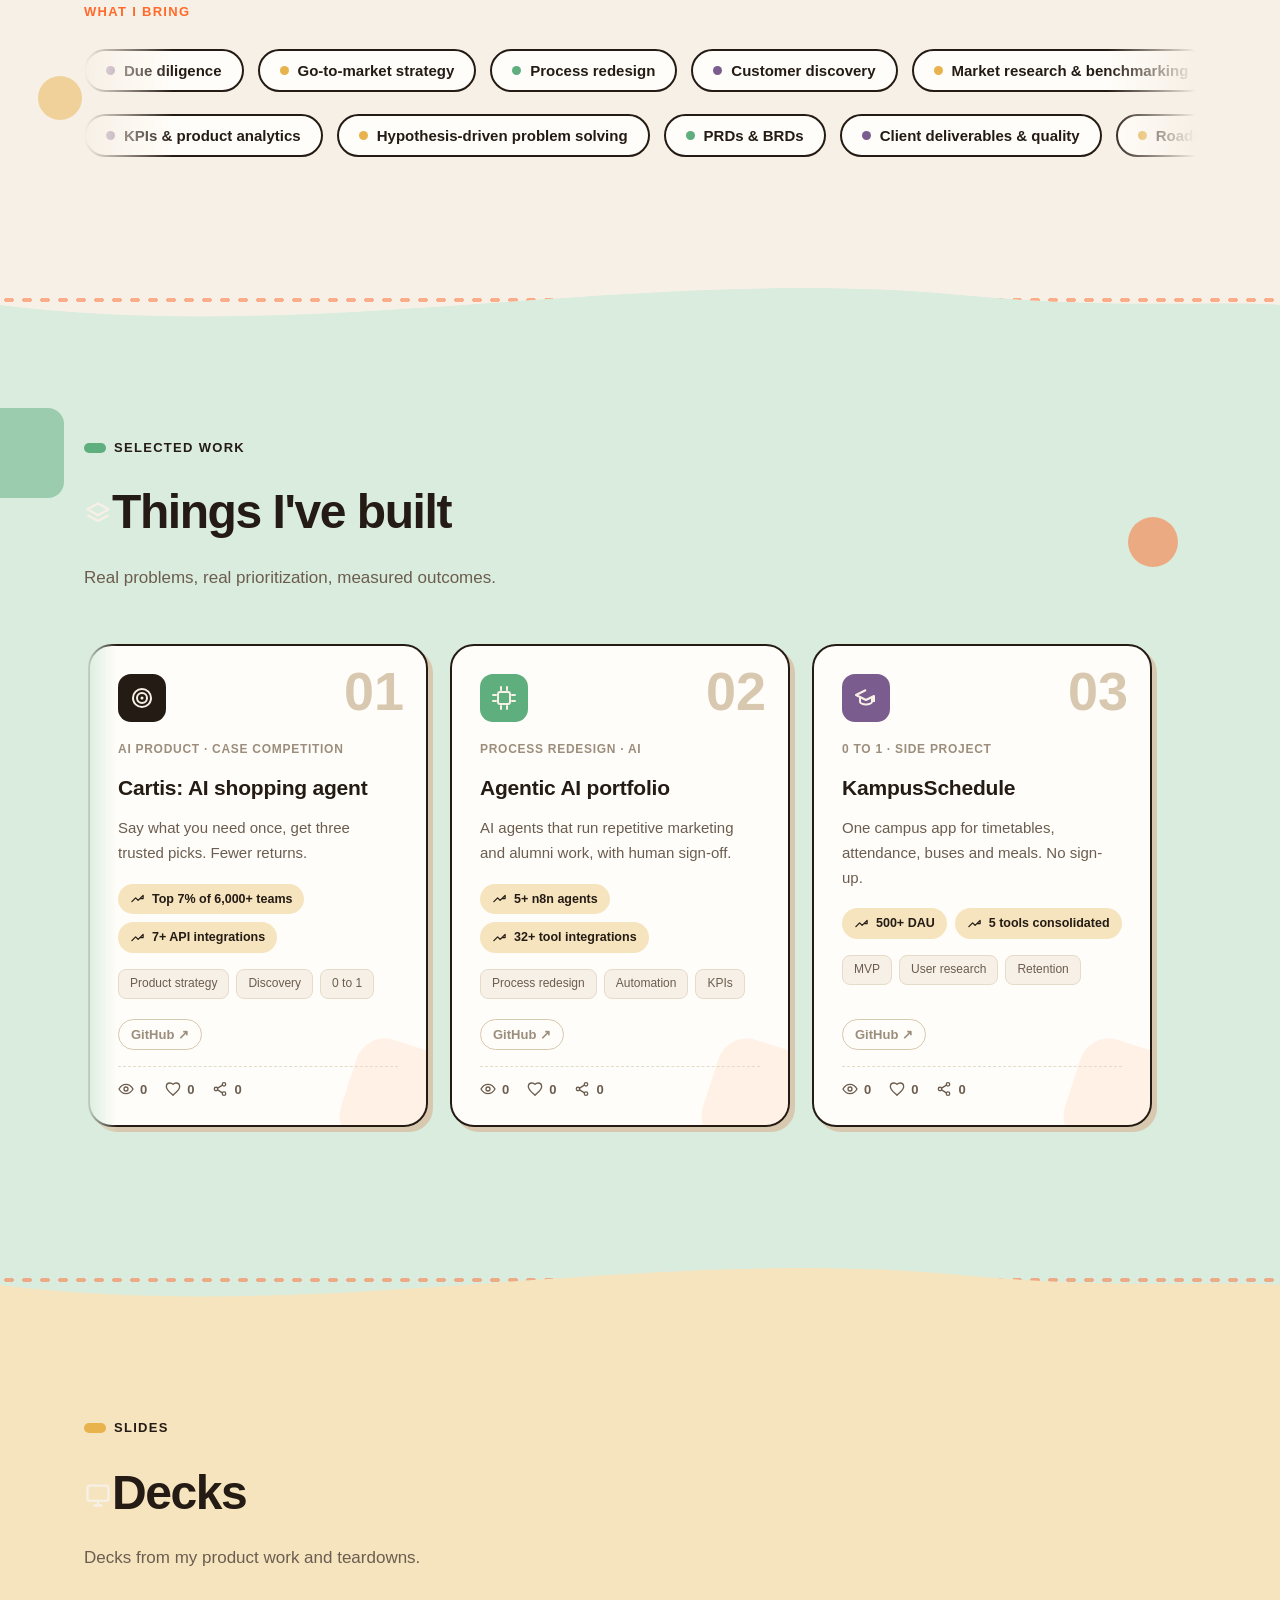
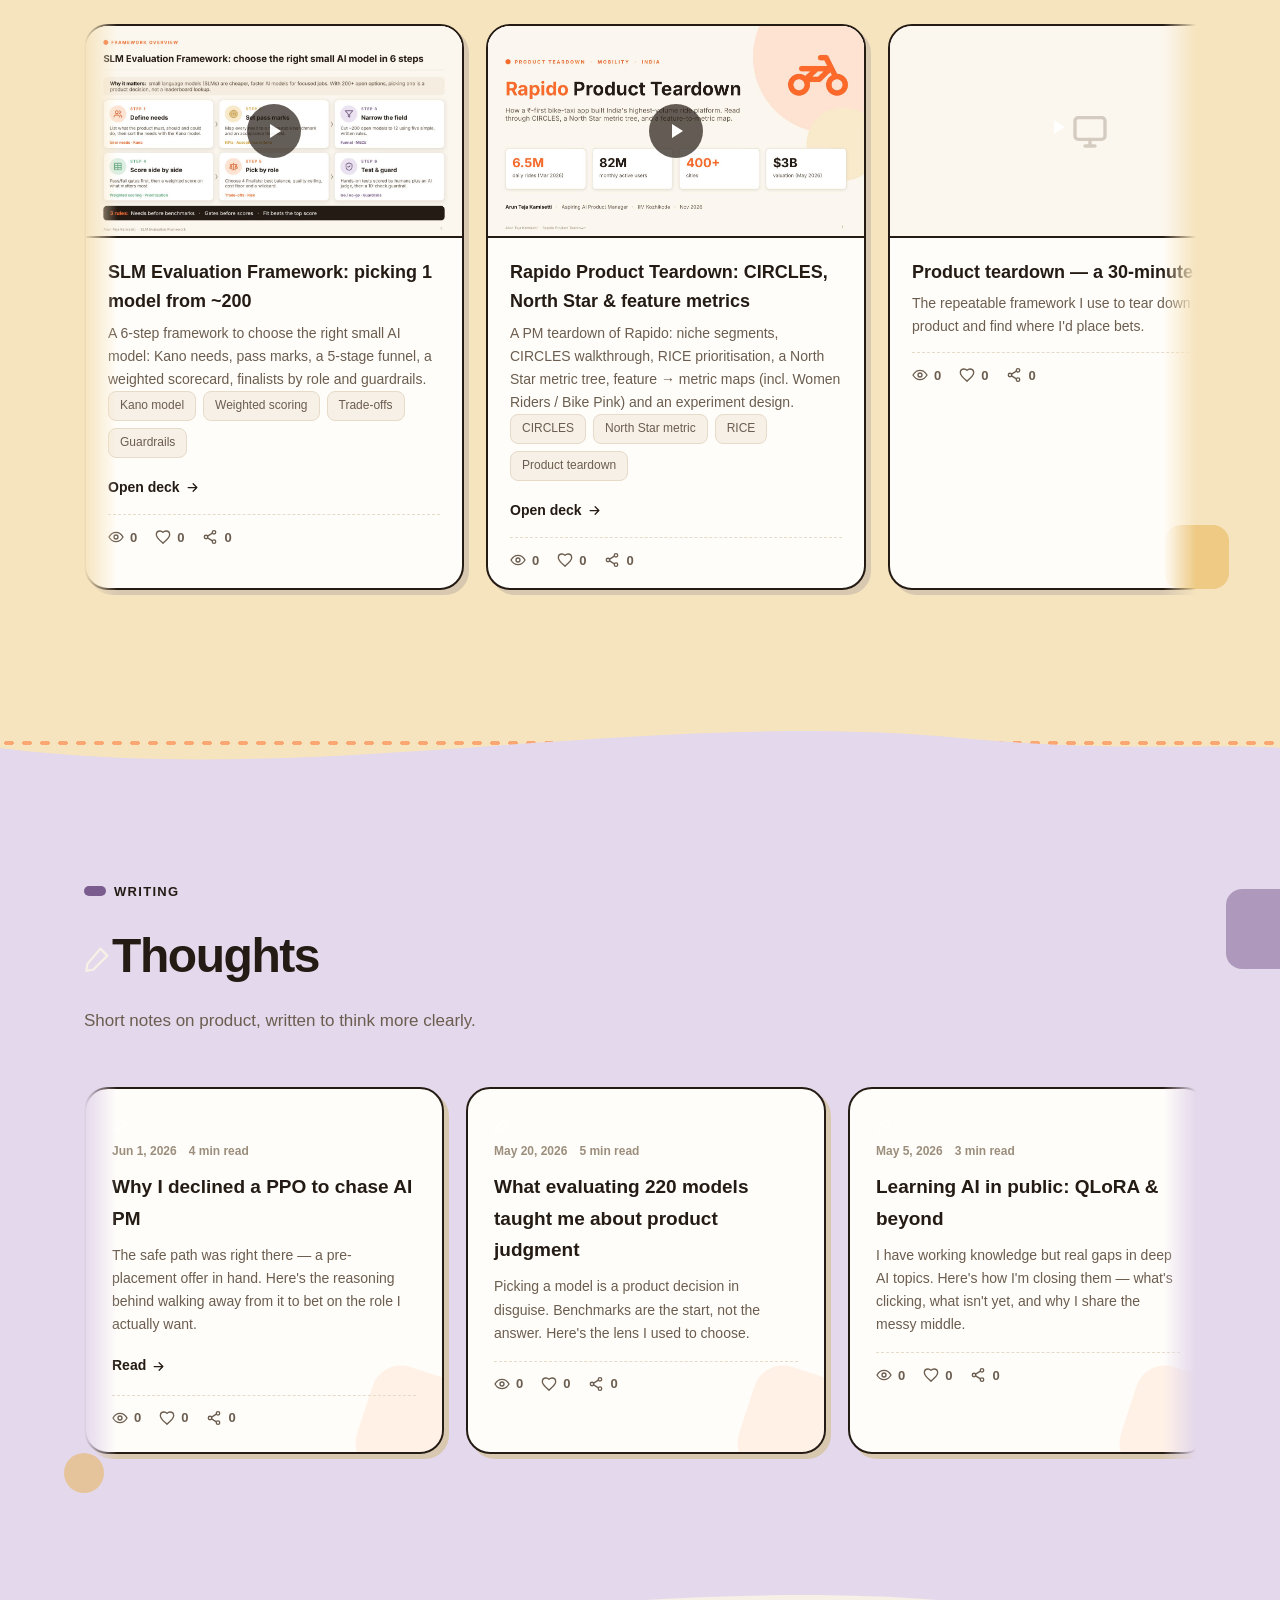
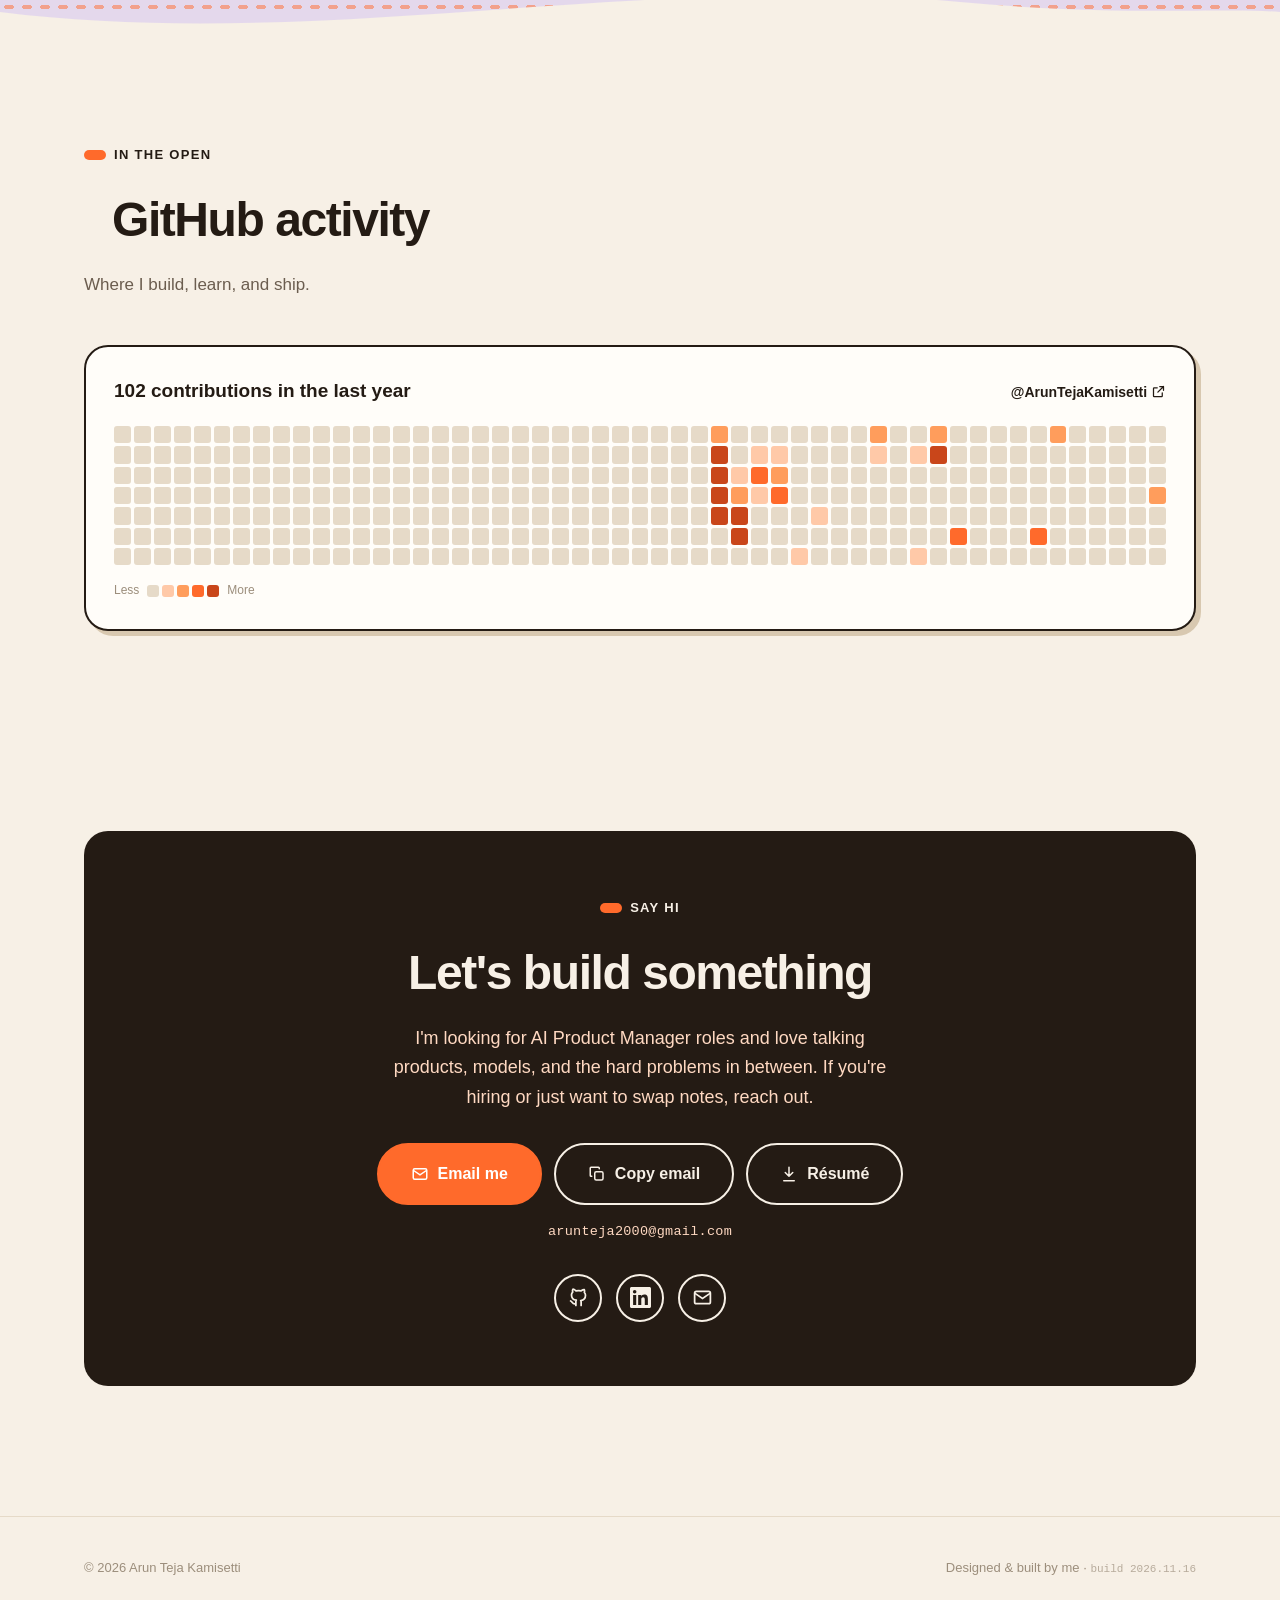
==== commit 6eb89384: "updated with Rapido PPT" ====
--- a/index.html
+++ b/index.html
@@ -434,6 +434,20 @@
       "file": "assets/decks/SLM_Evaluation_Framework.pdf"
     },
     {
+      "title": "Rapido Product Teardown: CIRCLES, North Star & feature metrics",
+      "description": "A PM teardown of Rapido: niche segments, CIRCLES walkthrough, RICE prioritisation, a North Star metric tree, feature → metric maps (incl. Women Riders / Bike Pink) and an experiment design.",
+      "embedUrl": "",
+      "thumbnail": "assets/decks/Rapido_Product_Teardown.jpg",
+      "id": "rapido-product-teardown",
+      "tags": [
+        "CIRCLES",
+        "North Star metric",
+        "RICE",
+        "Product teardown"
+      ],
+      "file": "assets/decks/Rapido_Product_Teardown.pdf"
+    },
+    {
       "title": "Product teardown — a 30-minute lens",
       "description": "The repeatable framework I use to tear down any product and find where I'd place bets.",
       "embedUrl": "",
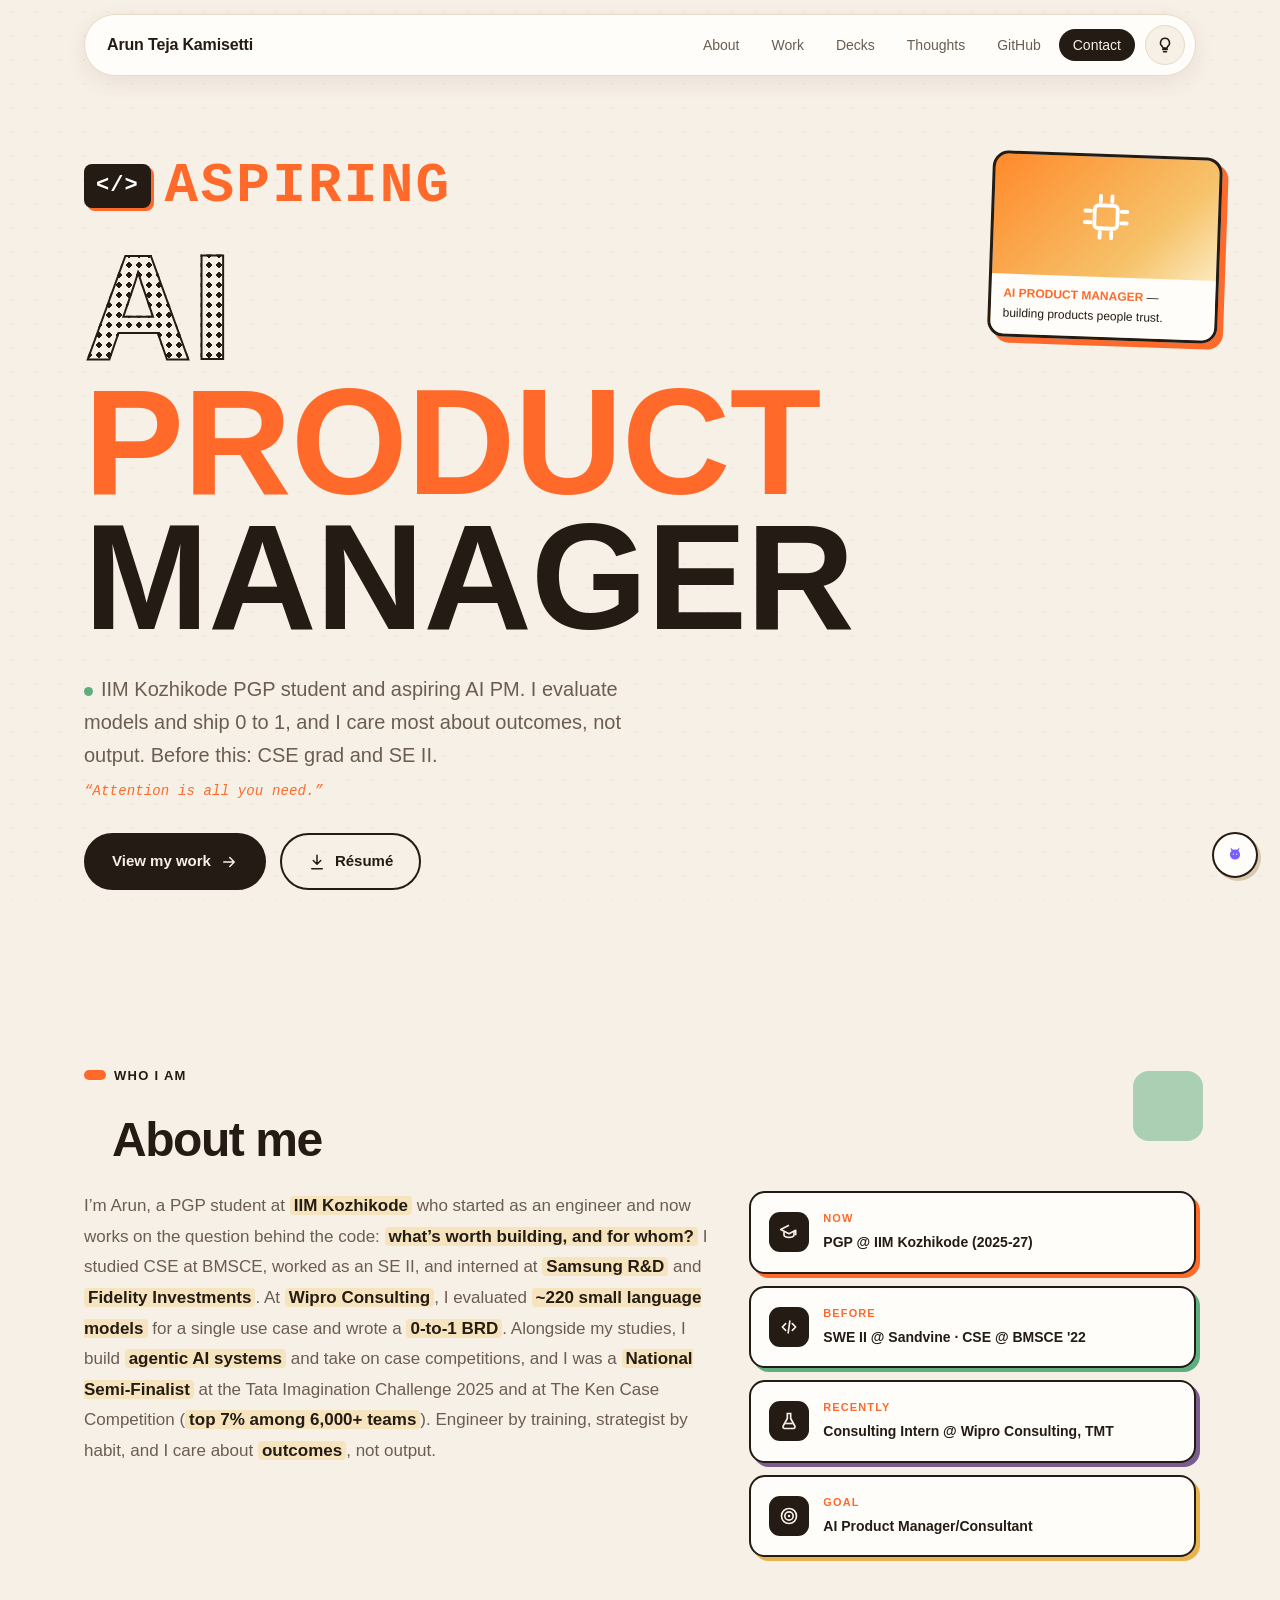
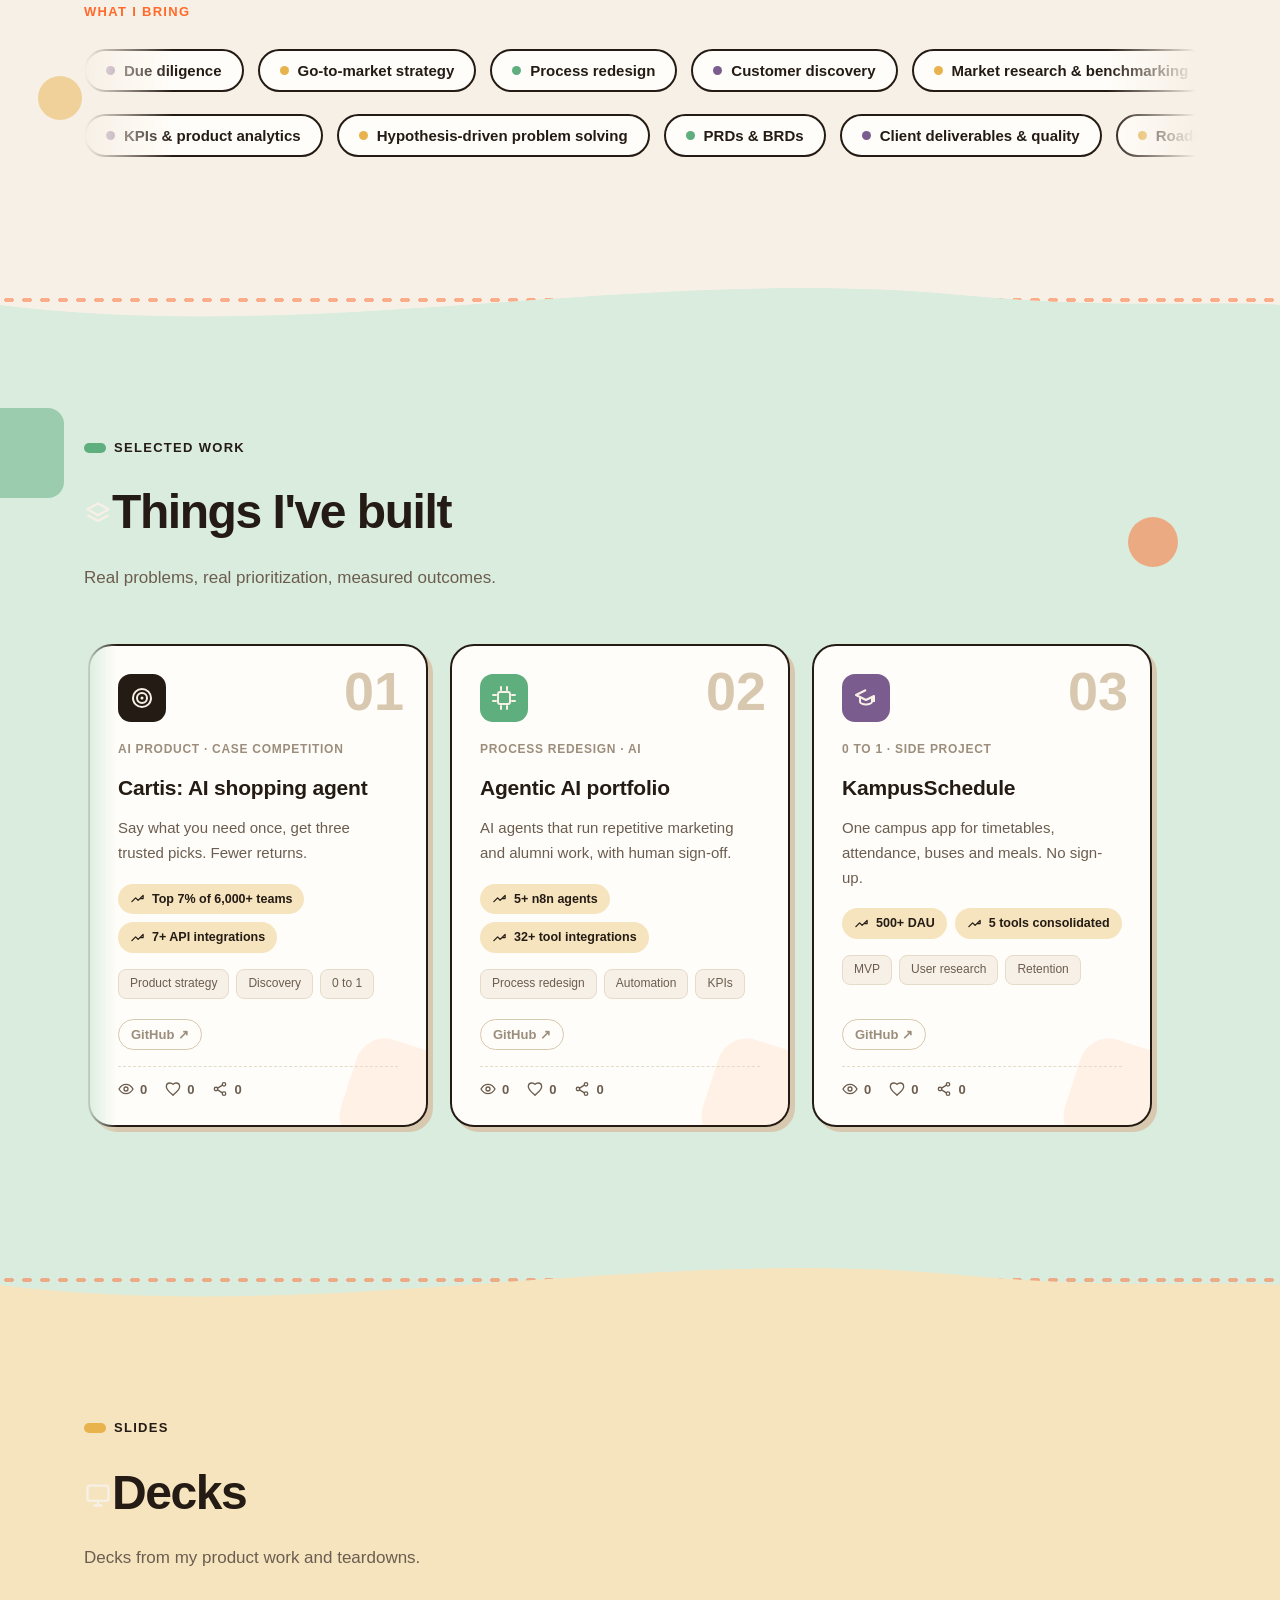
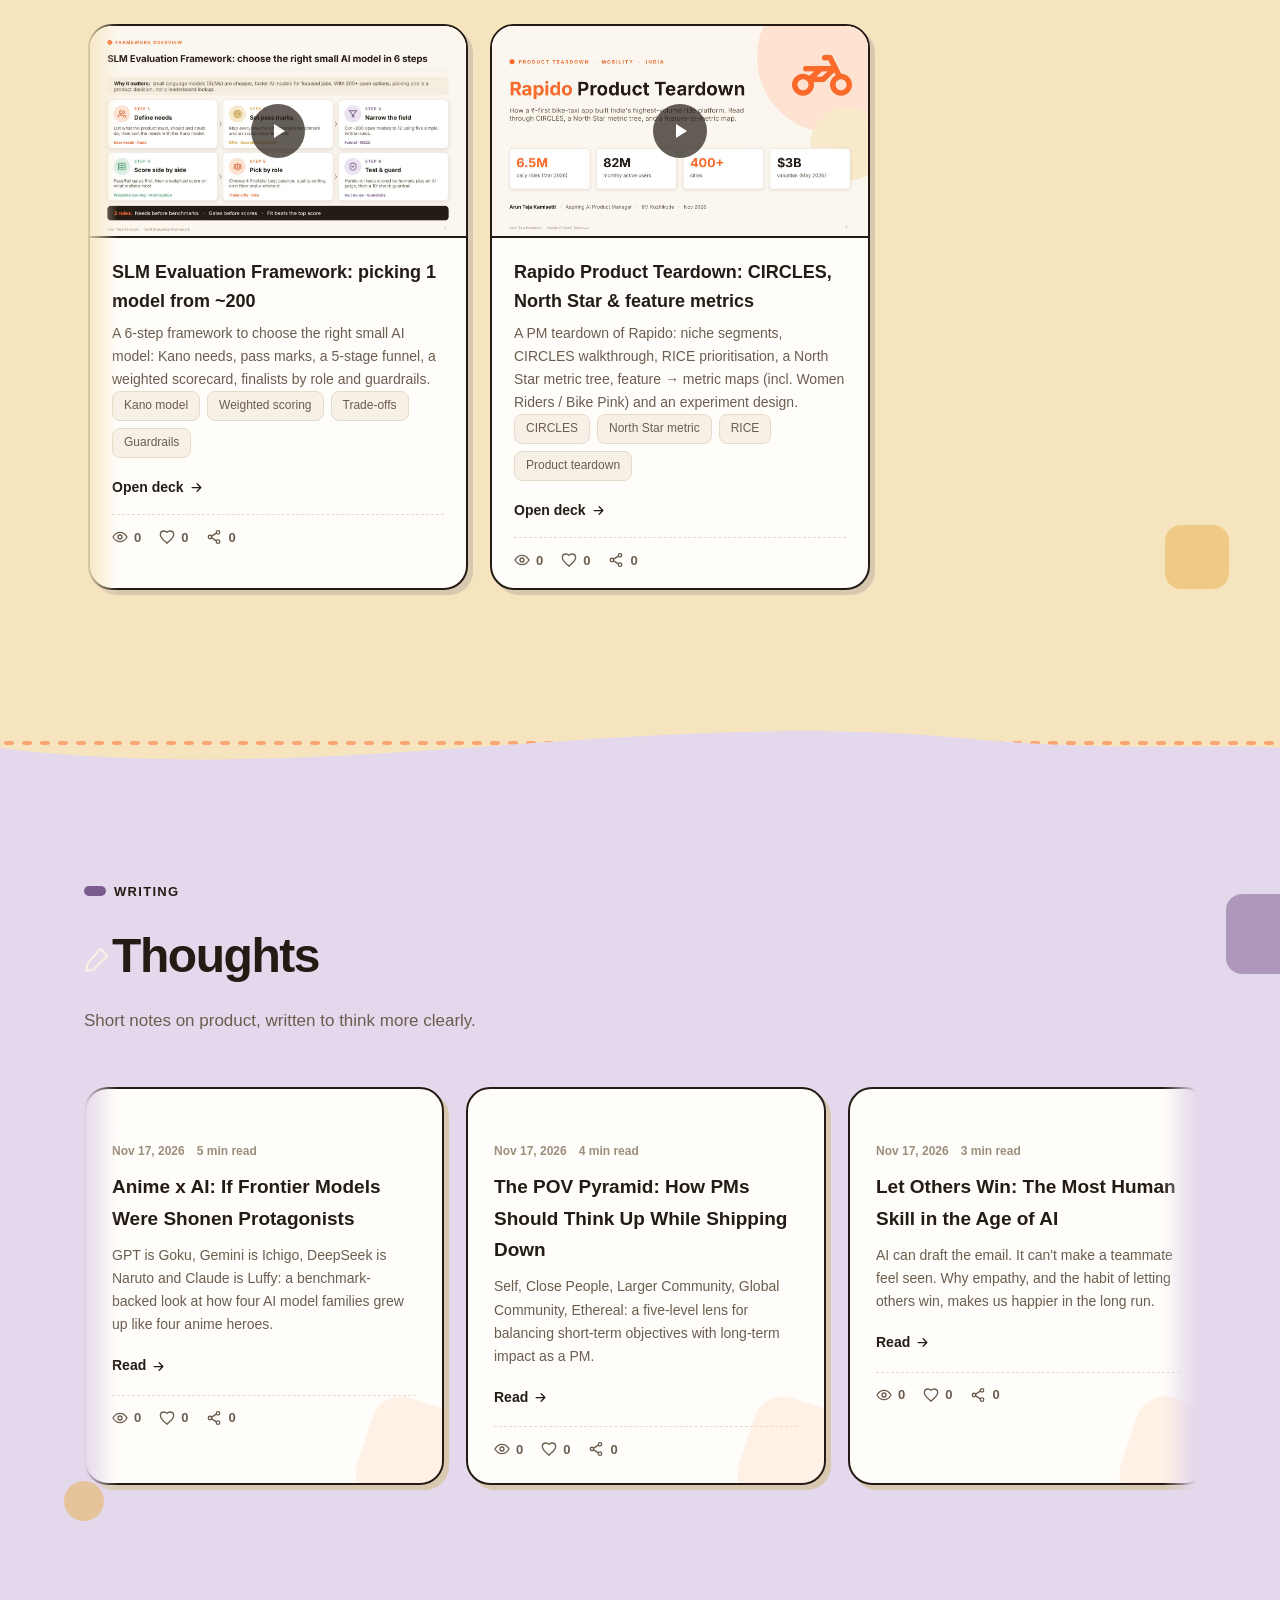
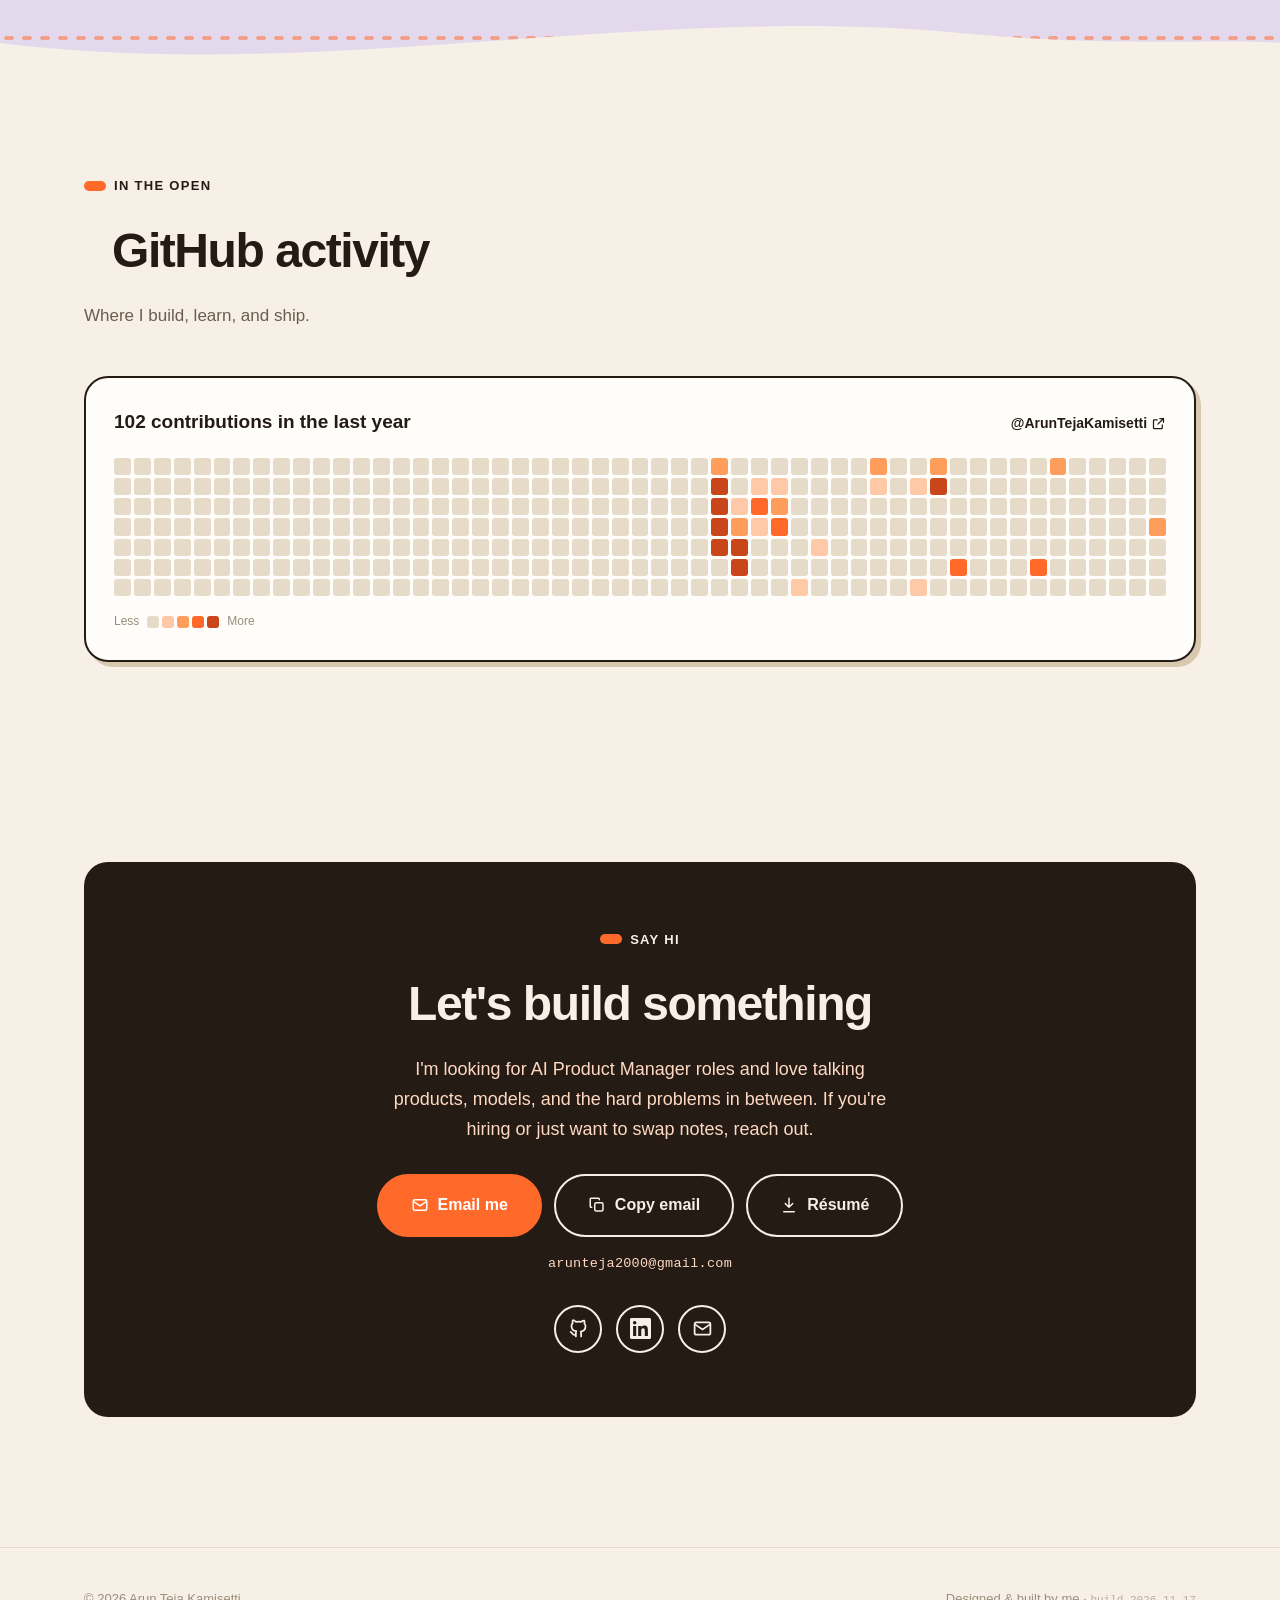
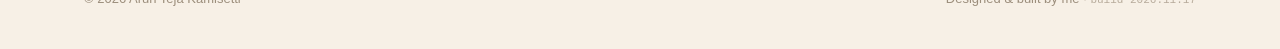
==== commit 63b2e661: "bug fixes and updates" ====
--- a/index.html
+++ b/index.html
@@ -27,8 +27,8 @@
   <link rel="preconnect" href="https://fonts.googleapis.com" />
   <link rel="preconnect" href="https://fonts.gstatic.com" crossorigin />
   <link href="https://fonts.googleapis.com/css2?family=Inter:wght@400;500;600;700&family=Sora:wght@600;700;800&family=Space+Mono:wght@700&display=swap" rel="stylesheet" />
-  <link rel="stylesheet" href="styles.css?v=1794853423412" />
-  <link rel="stylesheet" href="companion.css?v=1794853275582" />
+  <link rel="stylesheet" href="styles.css?v=1794914753075" />
+  <link rel="stylesheet" href="companion.css?v=1794914753075" />
   <script type="application/ld+json" id="jsonld-person">
   {"@context":"https://schema.org","@type":"Person","name":"Arun Teja Kamisetti","jobTitle":"AI Product Manager","url":"https://aruntejakamisetti.github.io/","email":"mailto:arunteja2000@gmail.com","sameAs":["https://github.com/ArunTejaKamisetti","https://www.linkedin.com/in/aruntejakamisetti"],"knowsAbout":["AI Product Management","Product Strategy","Model Evaluation","User Research"],"alumniOf":["Indian Institute of Management Kozhikode","BMS College of Engineering"],"description":"Engineer-turned-PM building toward AI products people trust."}
   </script>
@@ -200,7 +200,7 @@
     <div class="container footer__inner">
       <span id="footer-name">© Arun Teja Kamisetti</span>
       <span class="visitors" id="visitors" title="People who've visited this site"><svg class="ico" width="15" height="15"><use href="#i-eye"/></svg> <span id="visitor-count" class="visitors__n">—</span> visitors</span>
-      <span class="footer__meta">Designed &amp; built by me · <span class="footer__build">build 2026.11.16</span></span>
+      <span class="footer__meta">Designed &amp; built by me · <span class="footer__build">build 2026.11.17</span></span>
     </div>
   </footer>
 
@@ -446,36 +446,40 @@
         "Product teardown"
       ],
       "file": "assets/decks/Rapido_Product_Teardown.pdf"
-    },
-    {
-      "title": "Product teardown — a 30-minute lens",
-      "description": "The repeatable framework I use to tear down any product and find where I'd place bets.",
-      "embedUrl": "",
-      "thumbnail": ""
     }
   ],
   "thoughts": [
     {
-      "title": "Why I declined a PPO to chase AI PM",
-      "date": "2026-06-01",
+      "title": "Anime x AI: If Frontier Models Were Shonen Protagonists",
+      "date": "2026-11-17",
+      "readTime": "5 min read",
+      "excerpt": "GPT is Goku, Gemini is Ichigo, DeepSeek is Naruto and Claude is Luffy: a benchmark-backed look at how four AI model families grew up like four anime heroes.",
+      "url": "#",
+      "mdFile": "anime-x-ai.md"
+    },
+    {
+      "title": "The POV Pyramid: How PMs Should Think Up While Shipping Down",
+      "date": "2026-11-17",
       "readTime": "4 min read",
-      "excerpt": "The safe path was right there — a pre-placement offer in hand. Here's the reasoning behind walking away from it to bet on the role I actually want.",
+      "excerpt": "Self, Close People, Larger Community, Global Community, Ethereal: a five-level lens for balancing short-term objectives with long-term impact as a PM.",
       "url": "#",
-      "mdFile": "why-i-declined-a-ppo.md"
-    },
-    {
-      "title": "What evaluating 220 models taught me about product judgment",
-      "date": "2026-05-20",
-      "readTime": "5 min read",
-      "excerpt": "Picking a model is a product decision in disguise. Benchmarks are the start, not the answer. Here's the lens I used to choose.",
-      "url": "#"
-    },
-    {
-      "title": "Learning AI in public: QLoRA & beyond",
-      "date": "2026-05-05",
+      "mdFile": "pov-pyramid-for-pms.md"
+    },
+    {
+      "title": "Let Others Win: The Most Human Skill in the Age of AI",
+      "date": "2026-11-17",
       "readTime": "3 min read",
-      "excerpt": "I have working knowledge but real gaps in deep AI topics. Here's how I'm closing them — what's clicking, what isn't yet, and why I share the messy middle.",
-      "url": "#"
+      "excerpt": "AI can draft the email. It can't make a teammate feel seen. Why empathy, and the habit of letting others win, makes us happier in the long run.",
+      "url": "#",
+      "mdFile": "let-others-win.md"
+    },
+    {
+      "title": "The Group Mean Paradox: Why Your Best Is a Team Sport",
+      "date": "2026-11-17",
+      "readTime": "3 min read",
+      "excerpt": "We want a higher group mean, but the only way to raise it is for each of us to do our individual best. Here's the arithmetic, and why that mindset doesn't turn toxic.",
+      "url": "#",
+      "mdFile": "group-mean-individual-best.md"
     }
   ],
   "contact": {
@@ -486,7 +490,7 @@
 }
   </script>
 
-  <script src="app.js?v=1794853423412"></script>
-  <script src="companion.js?v=1794853275582"></script>
+  <script src="app.js?v=1794914753075"></script>
+  <script src="companion.js?v=1794914753075"></script>
 </body>
 </html>
